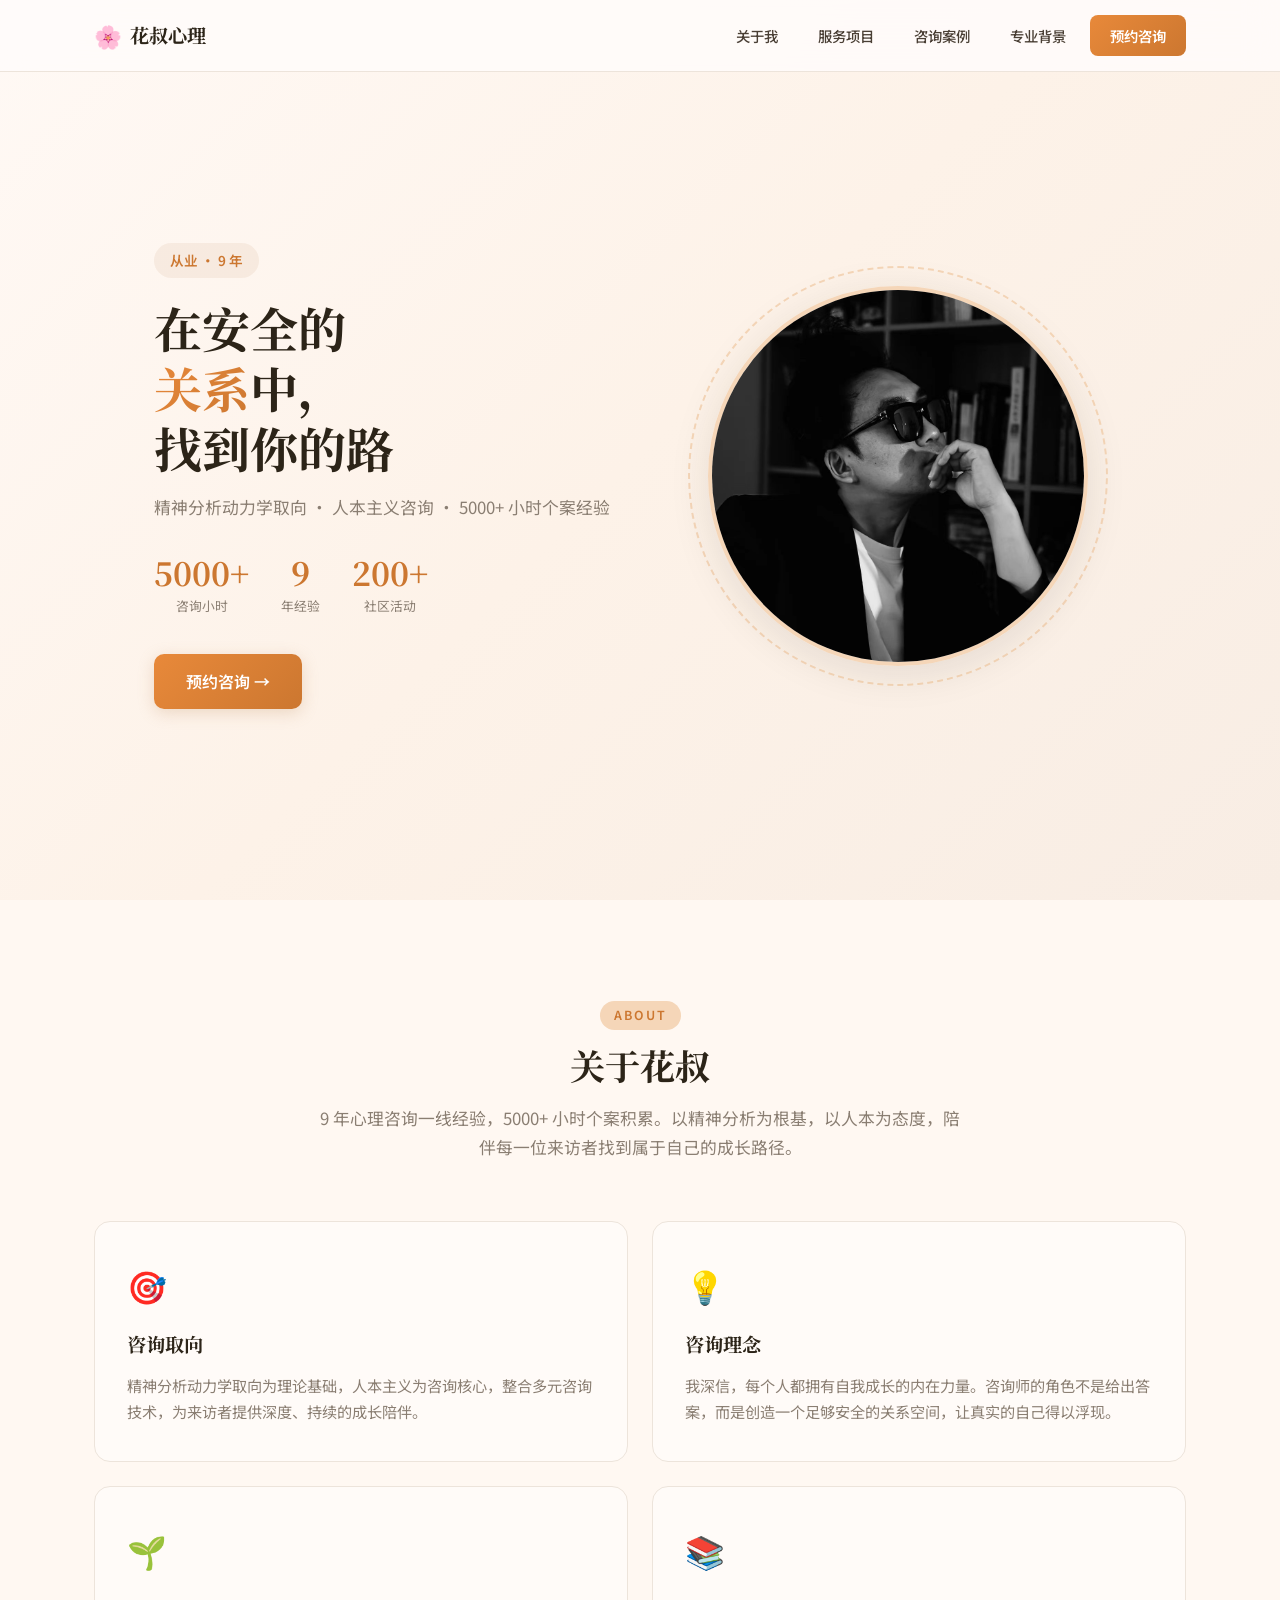
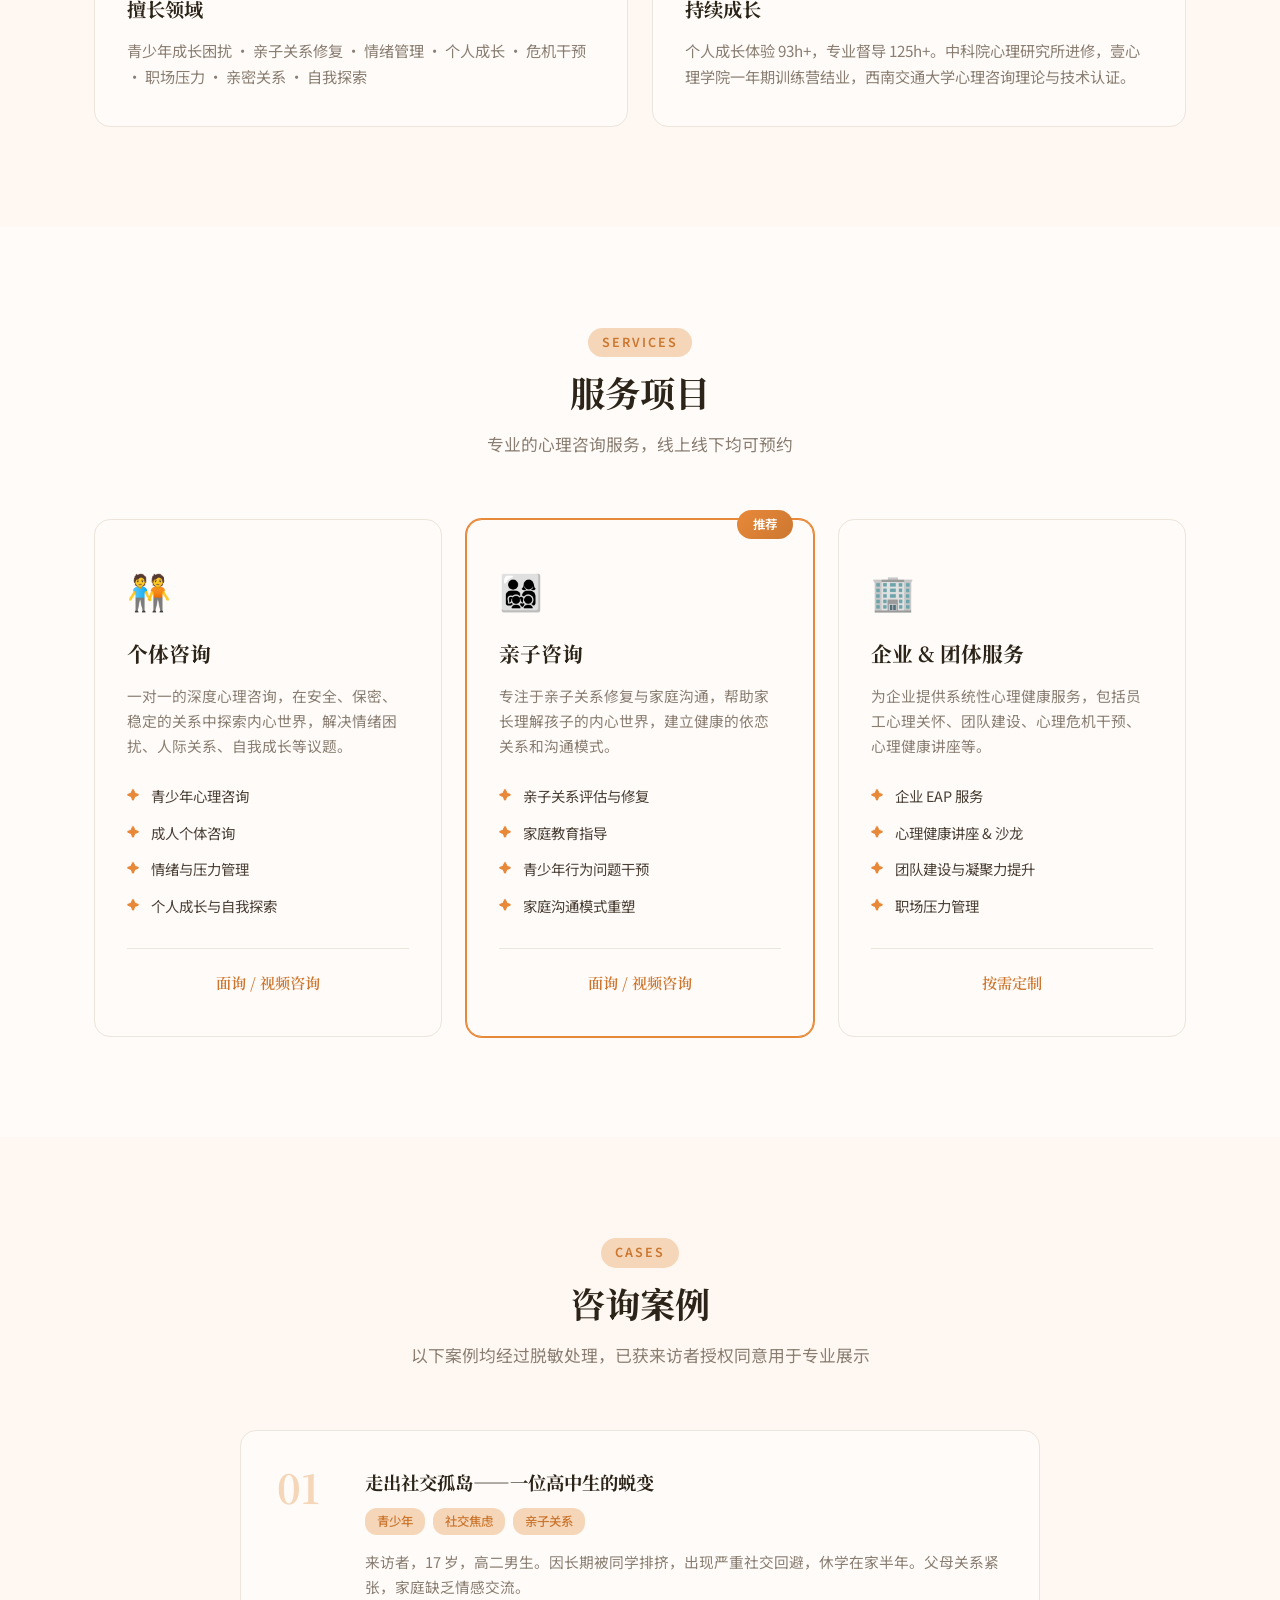
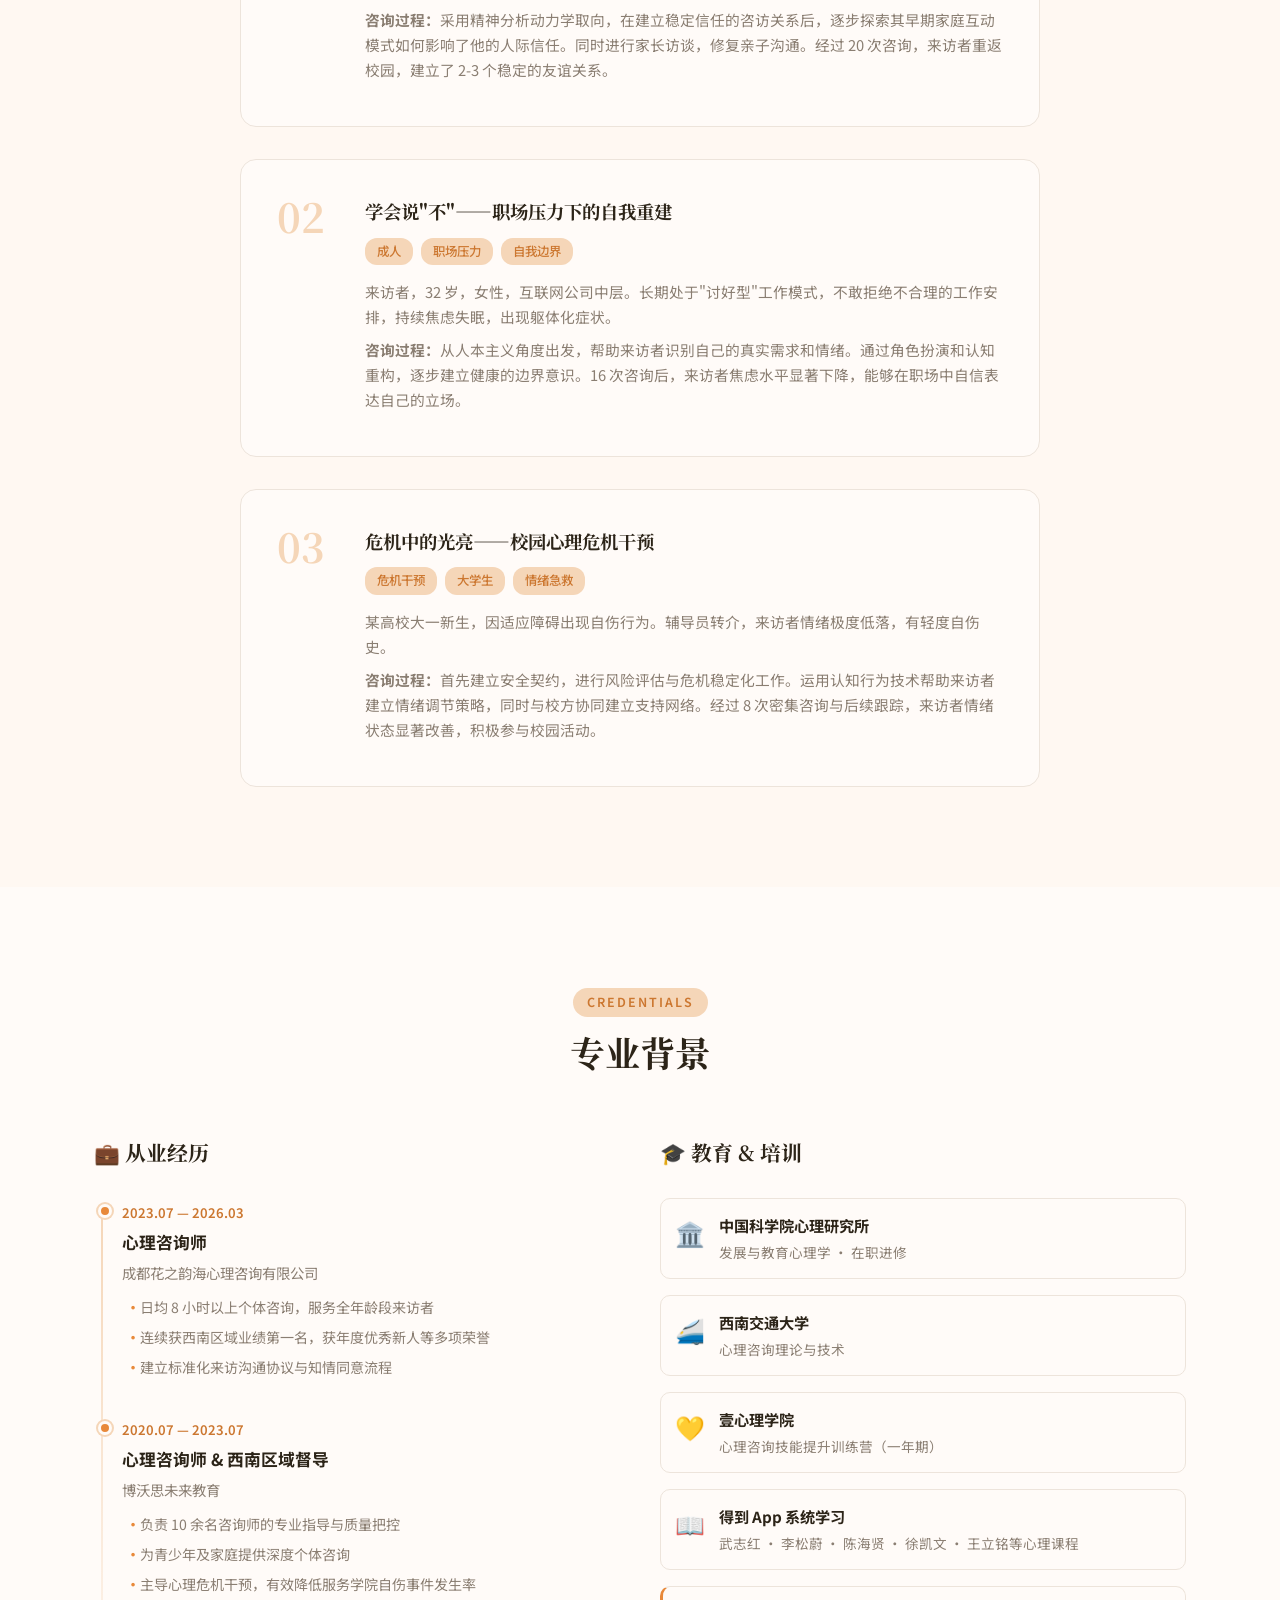
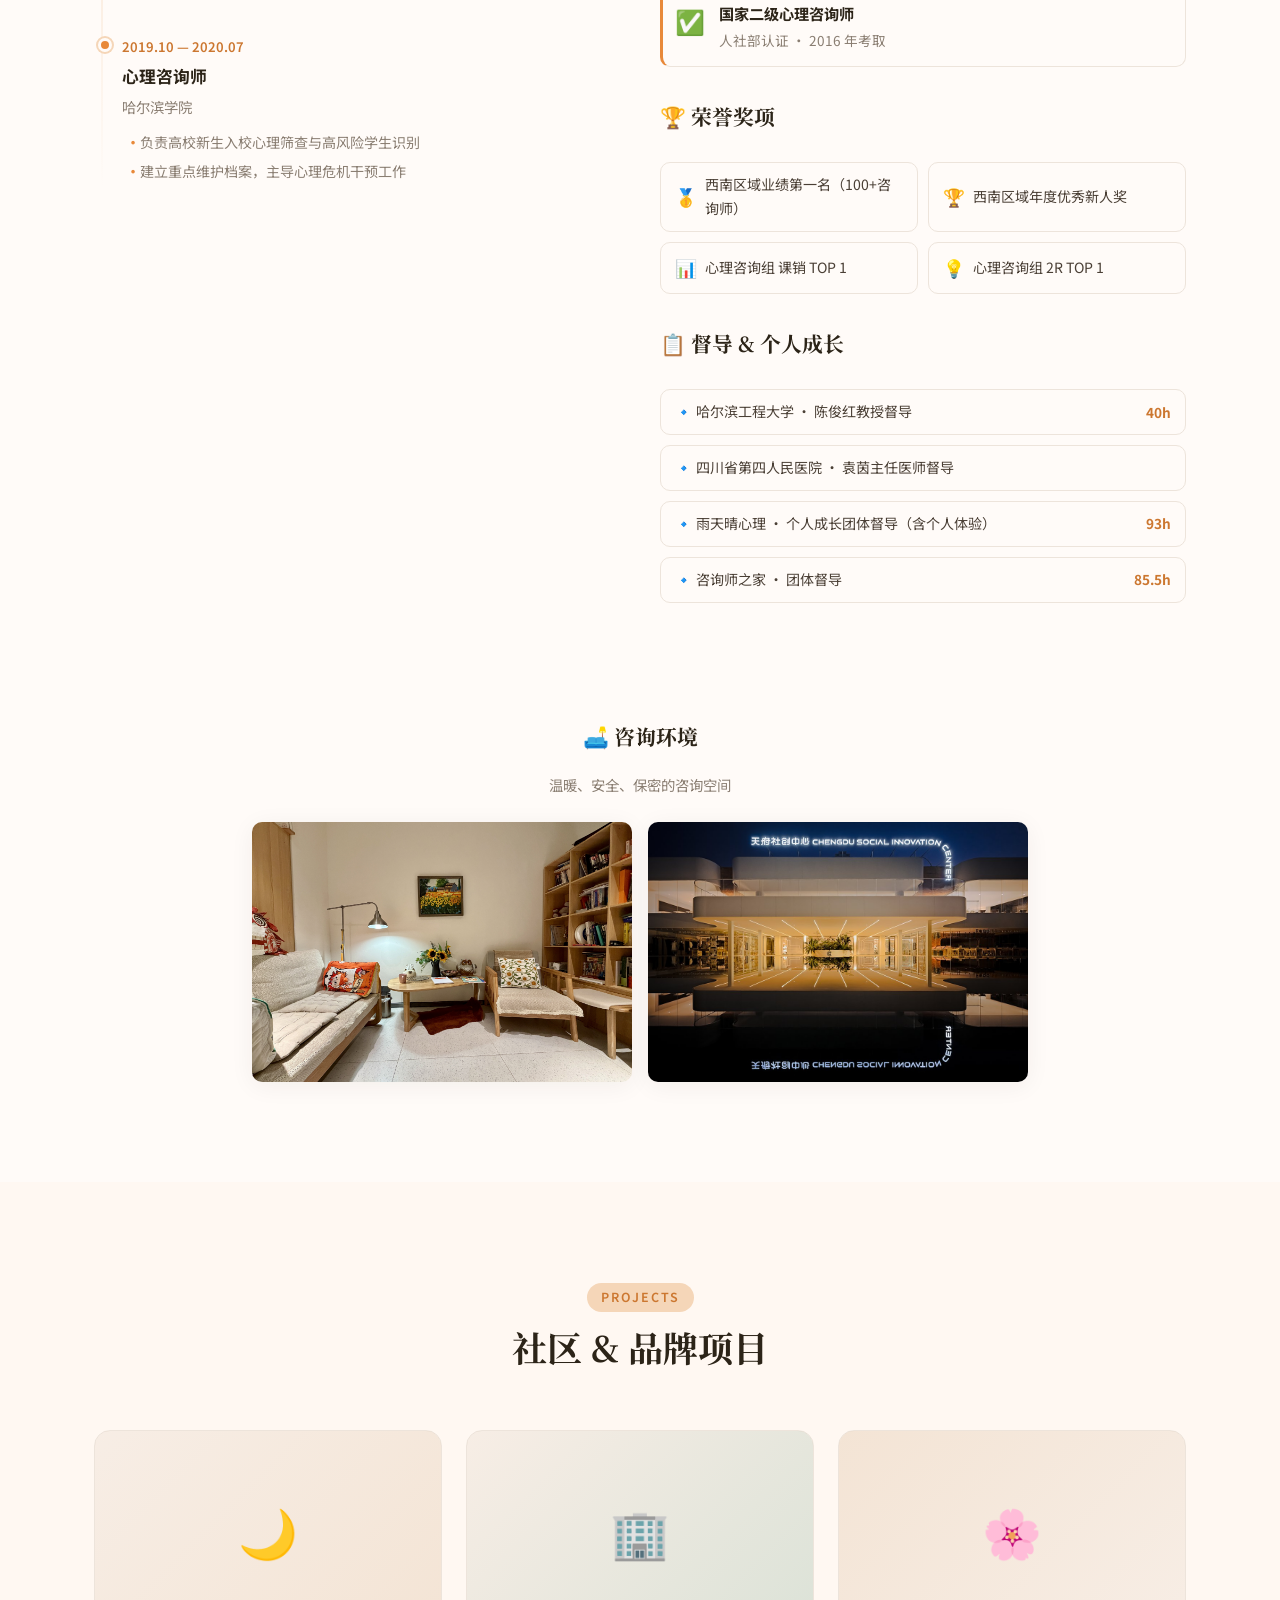
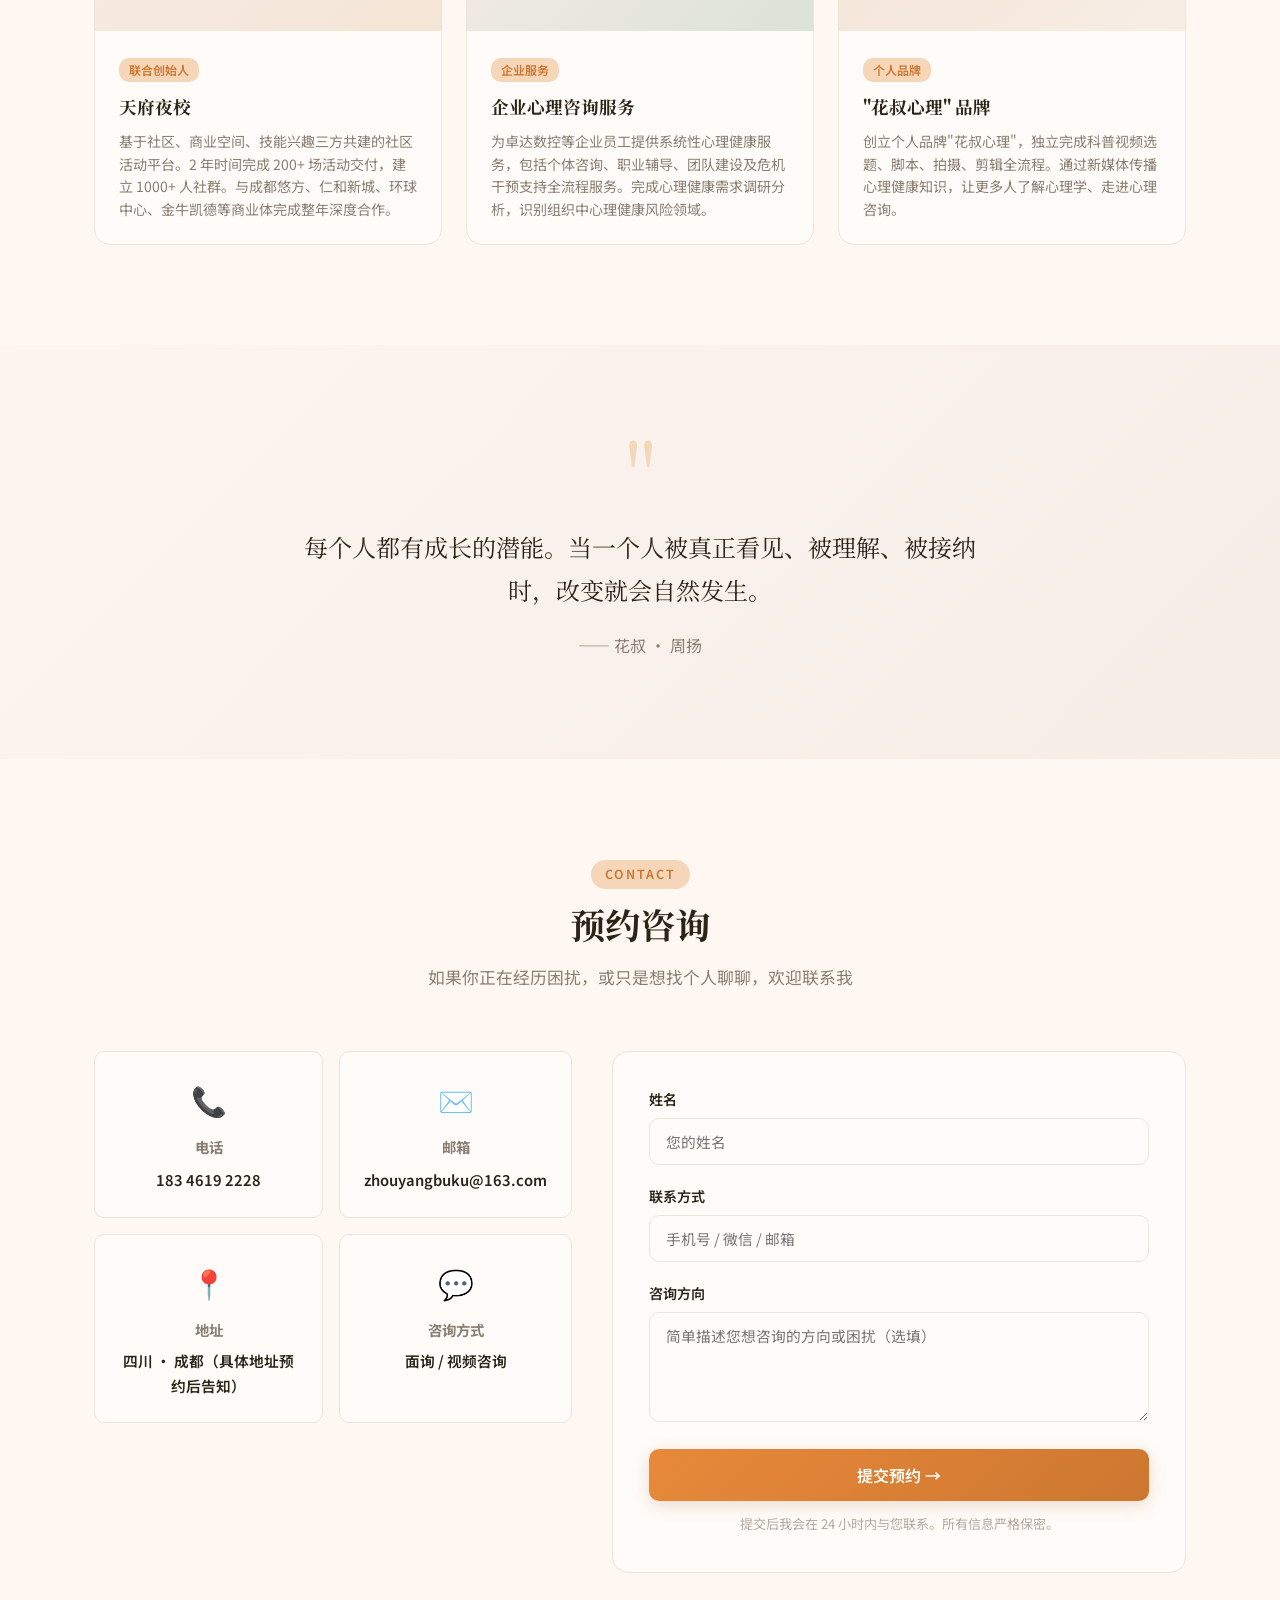
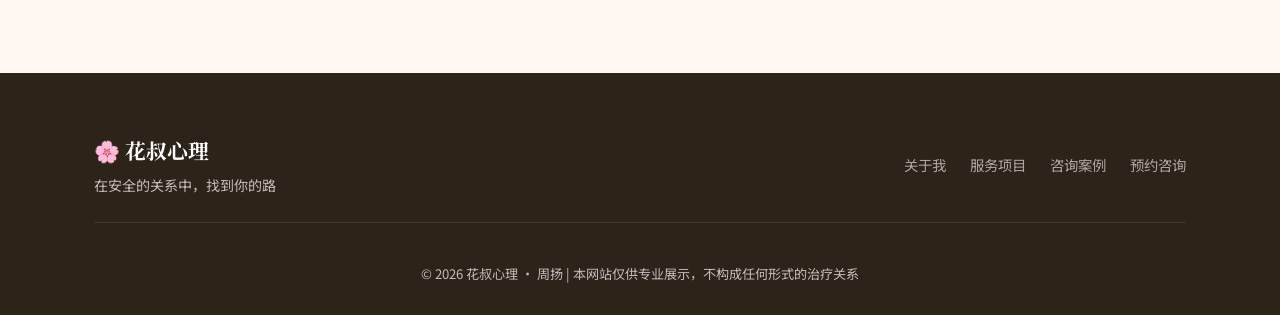
==== index.html @ e440caa4 "删除轮播，固定侧脸照" ====
<!DOCTYPE html>
<html lang="zh-CN">
<head>
    <meta charset="UTF-8">
    <meta name="viewport" content="width=device-width, initial-scale=1.0">
    <title>花叔心理 · 周扬 | 心理咨询</title>
    <meta name="description" content="花叔心理 · 周扬——9年心理咨询经验，精神分析动力学取向，人本主义咨询风格。专注青少年成长、亲子关系、危机干预。">
    <link rel="stylesheet" href="assets/style.css">
    <link rel="preconnect" href="https://fonts.googleapis.com">
    <link rel="preconnect" href="https://fonts.gstatic.com" crossorigin>
    <link href="https://fonts.googleapis.com/css2?family=Noto+Sans+SC:wght@300;400;500;700;900&family=Noto+Serif+SC:wght@400;600;700&display=swap" rel="stylesheet">
</head>
<body>
    <!-- Navigation -->
    <nav class="navbar" id="navbar">
        <div class="container nav-container">
            <a href="#" class="nav-logo">
                <span class="nav-logo-icon">🌸</span>
                <span class="nav-logo-text">花叔心理</span>
            </a>
            <button class="nav-toggle" id="navToggle" aria-label="菜单">
                <span></span><span></span><span></span>
            </button>
            <ul class="nav-menu" id="navMenu">
                <li><a href="#about" class="nav-link">关于我</a></li>
                <li><a href="#services" class="nav-link">服务项目</a></li>
                <li><a href="#cases" class="nav-link">咨询案例</a></li>
                <li><a href="#experience" class="nav-link">专业背景</a></li>
                <li><a href="#contact" class="nav-link nav-cta">预约咨询</a></li>
            </ul>
        </div>
    </nav>

    <!-- Hero -->
    <section class="hero" id="home">
        <div class="hero-bg"></div>
        <div class="container hero-container">
            <div class="hero-content">
                <div class="hero-badge">从业 · 9 年</div>
                <h1 class="hero-title">
                    在安全的<br>
                    <span class="highlight-text">关系</span>中，<br>
                    找到你的路
                </h1>
                <p class="hero-subtitle">
                    精神分析动力学取向 · 人本主义咨询 · 5000+ 小时个案经验
                </p>
                <div class="hero-stats">
                    <div class="hero-stat">
                        <span class="hero-stat-num">5000+</span>
                        <span class="hero-stat-label">咨询小时</span>
                    </div>
                    <div class="hero-stat">
                        <span class="hero-stat-num">9</span>
                        <span class="hero-stat-label">年经验</span>
                    </div>
                    <div class="hero-stat">
                        <span class="hero-stat-num">200+</span>
                        <span class="hero-stat-label">社区活动</span>
                    </div>
                </div>
                <a href="#contact" class="btn btn-primary">预约咨询 →</a>
            </div>
            <div class="hero-image">
                <img src="images/side.jpg" alt="周扬 · 花叔心理" class="hero-photo">
                <div class="hero-image-decoration"></div>
            </div>
        </div>
    </section>

    <!-- About -->
    <section class="section about" id="about">
        <div class="container">
            <div class="section-header">
                <span class="section-tag">About</span>
                <h2 class="section-title">关于花叔</h2>
                <p class="section-desc">9 年心理咨询一线经验，5000+ 小时个案积累。以精神分析为根基，以人本为态度，陪伴每一位来访者找到属于自己的成长路径。</p>
            </div>
            <div class="about-grid">
                <div class="about-card">
                    <div class="about-card-icon">🎯</div>
                    <h3>咨询取向</h3>
                    <p>精神分析动力学取向为理论基础，人本主义为咨询核心，整合多元咨询技术，为来访者提供深度、持续的成长陪伴。</p>
                </div>
                <div class="about-card">
                    <div class="about-card-icon">💡</div>
                    <h3>咨询理念</h3>
                    <p>我深信，每个人都拥有自我成长的内在力量。咨询师的角色不是给出答案，而是创造一个足够安全的关系空间，让真实的自己得以浮现。</p>
                </div>
                <div class="about-card">
                    <div class="about-card-icon">🌱</div>
                    <h3>擅长领域</h3>
                    <p>青少年成长困扰 · 亲子关系修复 · 情绪管理 · 个人成长 · 危机干预 · 职场压力 · 亲密关系 · 自我探索</p>
                </div>
                <div class="about-card">
                    <div class="about-card-icon">📚</div>
                    <h3>持续成长</h3>
                    <p>个人成长体验 93h+，专业督导 125h+。中科院心理研究所进修，壹心理学院一年期训练营结业，西南交通大学心理咨询理论与技术认证。</p>
                </div>
            </div>
        </div>
    </section>

    <!-- Services -->
    <section class="section services" id="services">
        <div class="container">
            <div class="section-header">
                <span class="section-tag">Services</span>
                <h2 class="section-title">服务项目</h2>
                <p class="section-desc">专业的心理咨询服务，线上线下均可预约</p>
            </div>
            <div class="services-grid">
                <div class="service-card">
                    <div class="service-card-header">
                        <div class="service-icon">🧑‍🤝‍🧑</div>
                        <h3>个体咨询</h3>
                    </div>
                    <p class="service-desc">一对一的深度心理咨询，在安全、保密、稳定的关系中探索内心世界，解决情绪困扰、人际关系、自我成长等议题。</p>
                    <ul class="service-features">
                        <li>青少年心理咨询</li>
                        <li>成人个体咨询</li>
                        <li>情绪与压力管理</li>
                        <li>个人成长与自我探索</li>
                    </ul>
                    <div class="service-price">
                        <span class="price">面询 / 视频咨询</span>
                    </div>
                </div>
                <div class="service-card featured">
                    <div class="service-badge">推荐</div>
                    <div class="service-card-header">
                        <div class="service-icon">👨‍👩‍👧‍👦</div>
                        <h3>亲子咨询</h3>
                    </div>
                    <p class="service-desc">专注于亲子关系修复与家庭沟通，帮助家长理解孩子的内心世界，建立健康的依恋关系和沟通模式。</p>
                    <ul class="service-features">
                        <li>亲子关系评估与修复</li>
                        <li>家庭教育指导</li>
                        <li>青少年行为问题干预</li>
                        <li>家庭沟通模式重塑</li>
                    </ul>
                    <div class="service-price">
                        <span class="price">面询 / 视频咨询</span>
                    </div>
                </div>
                <div class="service-card">
                    <div class="service-card-header">
                        <div class="service-icon">🏢</div>
                        <h3>企业 & 团体服务</h3>
                    </div>
                    <p class="service-desc">为企业提供系统性心理健康服务，包括员工心理关怀、团队建设、心理危机干预、心理健康讲座等。</p>
                    <ul class="service-features">
                        <li>企业 EAP 服务</li>
                        <li>心理健康讲座 & 沙龙</li>
                        <li>团队建设与凝聚力提升</li>
                        <li>职场压力管理</li>
                    </ul>
                    <div class="service-price">
                        <span class="price">按需定制</span>
                    </div>
                </div>
            </div>
        </div>
    </section>

    <!-- Cases -->
    <section class="section cases" id="cases">
        <div class="container">
            <div class="section-header">
                <span class="section-tag">Cases</span>
                <h2 class="section-title">咨询案例</h2>
                <p class="section-desc">以下案例均经过脱敏处理，已获来访者授权同意用于专业展示</p>
            </div>
            <div class="cases-list">
                <div class="case-card">
                    <div class="case-number">01</div>
                    <div class="case-content">
                        <h3>走出社交孤岛——一位高中生的蜕变</h3>
                        <div class="case-tags">
                            <span>青少年</span>
                            <span>社交焦虑</span>
                            <span>亲子关系</span>
                        </div>
                        <p>来访者，17 岁，高二男生。因长期被同学排挤，出现严重社交回避，休学在家半年。父母关系紧张，家庭缺乏情感交流。</p>
                        <p><strong>咨询过程：</strong>采用精神分析动力学取向，在建立稳定信任的咨访关系后，逐步探索其早期家庭互动模式如何影响了他的人际信任。同时进行家长访谈，修复亲子沟通。经过 20 次咨询，来访者重返校园，建立了 2-3 个稳定的友谊关系。</p>
                    </div>
                </div>
                <div class="case-card">
                    <div class="case-number">02</div>
                    <div class="case-content">
                        <h3>学会说"不"——职场压力下的自我重建</h3>
                        <div class="case-tags">
                            <span>成人</span>
                            <span>职场压力</span>
                            <span>自我边界</span>
                        </div>
                        <p>来访者，32 岁，女性，互联网公司中层。长期处于"讨好型"工作模式，不敢拒绝不合理的工作安排，持续焦虑失眠，出现躯体化症状。</p>
                        <p><strong>咨询过程：</strong>从人本主义角度出发，帮助来访者识别自己的真实需求和情绪。通过角色扮演和认知重构，逐步建立健康的边界意识。16 次咨询后，来访者焦虑水平显著下降，能够在职场中自信表达自己的立场。</p>
                    </div>
                </div>
                <div class="case-card">
                    <div class="case-number">03</div>
                    <div class="case-content">
                        <h3>危机中的光亮——校园心理危机干预</h3>
                        <div class="case-tags">
                            <span>危机干预</span>
                            <span>大学生</span>
                            <span>情绪急救</span>
                        </div>
                        <p>某高校大一新生，因适应障碍出现自伤行为。辅导员转介，来访者情绪极度低落，有轻度自伤史。</p>
                        <p><strong>咨询过程：</strong>首先建立安全契约，进行风险评估与危机稳定化工作。运用认知行为技术帮助来访者建立情绪调节策略，同时与校方协同建立支持网络。经过 8 次密集咨询与后续跟踪，来访者情绪状态显著改善，积极参与校园活动。</p>
                    </div>
                </div>
            </div>
        </div>
    </section>

    <!-- Experience & Credentials -->
    <section class="section experience" id="experience">
        <div class="container">
            <div class="section-header">
                <span class="section-tag">Credentials</span>
                <h2 class="section-title">专业背景</h2>
            </div>
            <div class="exp-grid">
                <div class="exp-column">
                    <h3 class="exp-column-title">💼 从业经历</h3>
                    <div class="timeline">
                        <div class="timeline-item">
                            <div class="timeline-dot"></div>
                            <div class="timeline-content">
                                <span class="timeline-date">2023.07 — 2026.03</span>
                                <h4>心理咨询师</h4>
                                <p>成都花之韵海心理咨询有限公司</p>
                                <ul>
                                    <li>日均 8 小时以上个体咨询，服务全年龄段来访者</li>
                                    <li>连续获西南区域业绩第一名，获年度优秀新人等多项荣誉</li>
                                    <li>建立标准化来访沟通协议与知情同意流程</li>
                                </ul>
                            </div>
                        </div>
                        <div class="timeline-item">
                            <div class="timeline-dot"></div>
                            <div class="timeline-content">
                                <span class="timeline-date">2020.07 — 2023.07</span>
                                <h4>心理咨询师 &amp; 西南区域督导</h4>
                                <p>博沃思未来教育</p>
                                <ul>
                                    <li>负责 10 余名咨询师的专业指导与质量把控</li>
                                    <li>为青少年及家庭提供深度个体咨询</li>
                                    <li>主导心理危机干预，有效降低服务学院自伤事件发生率</li>
                                </ul>
                            </div>
                        </div>
                        <div class="timeline-item">
                            <div class="timeline-dot"></div>
                            <div class="timeline-content">
                                <span class="timeline-date">2019.10 — 2020.07</span>
                                <h4>心理咨询师</h4>
                                <p>哈尔滨学院</p>
                                <ul>
                                    <li>负责高校新生入校心理筛查与高风险学生识别</li>
                                    <li>建立重点维护档案，主导心理危机干预工作</li>
                                </ul>
                            </div>
                        </div>
                    </div>
                </div>
                <div class="exp-column">
                    <h3 class="exp-column-title">🎓 教育 & 培训</h3>
                    <div class="cred-list">
                        <div class="cred-item">
                            <div class="cred-icon">🏛️</div>
                            <div>
                                <h4>中国科学院心理研究所</h4>
                                <p>发展与教育心理学 · 在职进修</p>
                            </div>
                        </div>
                        <div class="cred-item">
                            <div class="cred-icon">🚄</div>
                            <div>
                                <h4>西南交通大学</h4>
                                <p>心理咨询理论与技术</p>
                            </div>
                        </div>
                        <div class="cred-item">
                            <div class="cred-icon">💛</div>
                            <div>
                                <h4>壹心理学院</h4>
                                <p>心理咨询技能提升训练营（一年期）</p>
                            </div>
                        </div>
                        <div class="cred-item">
                            <div class="cred-icon">📖</div>
                            <div>
                                <h4>得到 App 系统学习</h4>
                                <p>武志红 · 李松蔚 · 陈海贤 · 徐凯文 · 王立铭等心理课程</p>
                            </div>
                        </div>
                        <div class="cred-item" style="border-left: 3px solid var(--primary); padding-left: 12px;">
                            <div class="cred-icon">✅</div>
                            <div>
                                <h4>国家二级心理咨询师</h4>
                                <p>人社部认证 · 2016 年考取</p>
                            </div>
                        </div>
                    </div>

                    <h3 class="exp-column-title" style="margin-top: 2rem;">🏆 荣誉奖项</h3>
                    <div class="awards-grid">
                        <div class="award-item">
                            <span class="award-icon">🥇</span>
                            <span>西南区域业绩第一名（100+咨询师）</span>
                        </div>
                        <div class="award-item">
                            <span class="award-icon">🏆</span>
                            <span>西南区域年度优秀新人奖</span>
                        </div>
                        <div class="award-item">
                            <span class="award-icon">📊</span>
                            <span>心理咨询组 课销 TOP 1</span>
                        </div>
                        <div class="award-item">
                            <span class="award-icon">💡</span>
                            <span>心理咨询组 2R TOP 1</span>
                        </div>
                    </div>

                    <h3 class="exp-column-title" style="margin-top: 2rem;">📋 督导 & 个人成长</h3>
                    <div class="supervision-list">
                        <div class="supervision-item">
                            <span>🔹 哈尔滨工程大学 · 陈俊红教授督导</span>
                            <span class="sup-hours">40h</span>
                        </div>
                        <div class="supervision-item">
                            <span>🔹 四川省第四人民医院 · 袁茵主任医师督导</span>
                        </div>
                        <div class="supervision-item">
                            <span>🔹 雨天晴心理 · 个人成长团体督导（含个人体验）</span>
                            <span class="sup-hours">93h</span>
                        </div>
                        <div class="supervision-item">
                            <span>🔹 咨询师之家 · 团体督导</span>
                            <span class="sup-hours">85.5h</span>
                        </div>
                    </div>
                </div>
            </div>
        </div>
    </section>

    <!-- 咨询环境 -->
    <section class="section" id="environment" style="padding-top: 0;">
        <div class="container">
            <div class="room-section" style="margin-top: 1rem;">
                <h3 style="font-family: var(--font-display); font-size: 1.3rem; text-align: center; margin-bottom: 1.2rem; color: var(--text-dark);">🛋️ 咨询环境</h3>
                <p style="text-align: center; color: var(--text-light); margin-bottom: 1.5rem; font-size: 0.9rem;">温暖、安全、保密的咨询空间</p>
                <div style="display: flex; gap: 16px; flex-wrap: wrap; justify-content: center;">
                    <div style="flex: 0 1 380px; border-radius: var(--radius-sm); overflow: hidden; box-shadow: var(--shadow);">
                        <img src="images/room1.jpg" alt="咨询室环境" style="width: 100%; height: 260px; object-fit: cover; cursor: pointer;" onclick="openModal(this.src)">
                    </div>
                    <div style="flex: 0 1 380px; border-radius: var(--radius-sm); overflow: hidden; box-shadow: var(--shadow);">
                        <img src="images/room2.jpg" alt="咨询室环境" style="width: 100%; height: 260px; object-fit: cover; cursor: pointer;" onclick="openModal(this.src)">
                    </div>
                </div>
            </div>
        </div>
    </section>

    <!-- Community Projects -->
    <section class="section community">
        <div class="container">
            <div class="section-header">
                <span class="section-tag">Projects</span>
                <h2 class="section-title">社区 & 品牌项目</h2>
            </div>
            <div class="projects-grid">
                <div class="project-card">
                    <div class="project-img project-placeholder" style="background: linear-gradient(135deg, #C4956A22, #D4A57444); display: flex; align-items: center; justify-content: center; min-height: 200px;">
                        <span style="font-size: 3rem;">🌙</span>
                    </div>
                    <div class="project-info">
                        <div class="project-tag">联合创始人</div>
                        <h3>天府夜校</h3>
                        <p>基于社区、商业空间、技能兴趣三方共建的社区活动平台。2 年时间完成 200+ 场活动交付，建立 1000+ 人社群。与成都悠方、仁和新城、环球中心、金牛凯德等商业体完成整年深度合作。</p>
                    </div>
                </div>
                <div class="project-card">
                    <div class="project-img project-placeholder" style="background: linear-gradient(135deg, #C4956A22, #7A9E7E44); display: flex; align-items: center; justify-content: center; min-height: 200px;">
                        <span style="font-size: 3rem;">🏢</span>
                    </div>
                    <div class="project-info">
                        <div class="project-tag">企业服务</div>
                        <h3>企业心理咨询服务</h3>
                        <p>为卓达数控等企业员工提供系统性心理健康服务，包括个体咨询、职业辅导、团队建设及危机干预支持全流程服务。完成心理健康需求调研分析，识别组织中心理健康风险领域。</p>
                    </div>
                </div>
                <div class="project-card">
                    <div class="project-img project-placeholder" style="background: linear-gradient(135deg, #D4A57444, #C4956A22); display: flex; align-items: center; justify-content: center; min-height: 200px;">
                        <span style="font-size: 3rem;">🌸</span>
                    </div>
                    <div class="project-info">
                        <div class="project-tag">个人品牌</div>
                        <h3>"花叔心理" 品牌</h3>
                        <p>创立个人品牌"花叔心理"，独立完成科普视频选题、脚本、拍摄、剪辑全流程。通过新媒体传播心理健康知识，让更多人了解心理学、走进心理咨询。</p>
                    </div>
                </div>
            </div>
        </div>
    </section>

    <!-- Quote -->
    <section class="section quote-section">
        <div class="container">
            <blockquote class="quote-block">
                <div class="quote-mark">"</div>
                <p class="quote-text">每个人都有成长的潜能。当一个人被真正看见、被理解、被接纳时，改变就会自然发生。</p>
                <cite class="quote-author">—— 花叔 · 周扬</cite>
            </blockquote>
        </div>
    </section>

    <!-- Contact -->
    <section class="section contact" id="contact">
        <div class="container">
            <div class="section-header">
                <span class="section-tag">Contact</span>
                <h2 class="section-title">预约咨询</h2>
                <p class="section-desc">如果你正在经历困扰，或只是想找个人聊聊，欢迎联系我</p>
            </div>
            <div class="contact-grid">
                <div class="contact-info">
                    <div class="contact-card">
                        <div class="contact-icon">📞</div>
                        <h4>电话</h4>
                        <a href="tel:18346192228">183 4619 2228</a>
                    </div>
                    <div class="contact-card">
                        <div class="contact-icon">✉️</div>
                        <h4>邮箱</h4>
                        <a href="mailto:zhouyangbuku@163.com">zhouyangbuku@163.com</a>
                    </div>
                    <div class="contact-card">
                        <div class="contact-icon">📍</div>
                        <h4>地址</h4>
                        <p>四川 · 成都（具体地址预约后告知）</p>
                    </div>
                    <div class="contact-card">
                        <div class="contact-icon">💬</div>
                        <h4>咨询方式</h4>
                        <p>面询 / 视频咨询</p>
                    </div>
                </div>
                <div class="contact-form-wrapper">
                    <form class="contact-form" id="contactForm">
                        <div class="form-group">
                            <label for="name">姓名</label>
                            <input type="text" id="name" name="name" required placeholder="您的姓名">
                        </div>
                        <div class="form-group">
                            <label for="contactWay">联系方式</label>
                            <input type="text" id="contactWay" name="contact" required placeholder="手机号 / 微信 / 邮箱">
                        </div>
                        <div class="form-group">
                            <label for="message">咨询方向</label>
                            <textarea id="message" name="message" rows="4" placeholder="简单描述您想咨询的方向或困扰（选填）"></textarea>
                        </div>
                        <button type="submit" class="btn btn-primary btn-full">提交预约 →</button>
                        <p class="form-note">提交后我会在 24 小时内与您联系。所有信息严格保密。</p>
                    </form>
                </div>
            </div>
        </div>
    </section>

    <!-- Footer -->
    <footer class="footer">
        <div class="container">
            <div class="footer-content">
                <div class="footer-brand">
                    <span class="footer-logo">🌸 花叔心理</span>
                    <p>在安全的关系中，找到你的路</p>
                </div>
                <div class="footer-links">
                    <a href="#about">关于我</a>
                    <a href="#services">服务项目</a>
                    <a href="#cases">咨询案例</a>
                    <a href="#contact">预约咨询</a>
                </div>
            </div>
            <div class="footer-bottom">
                <p>&copy; 2026 花叔心理 · 周扬 | 本网站仅供专业展示，不构成任何形式的治疗关系</p>
            </div>
        </div>
    </footer>

    <div class="modal" id="galleryModal">
        <button class="modal-close">&times;</button>
        <img class="modal-content" id="modalImg">
    </div>

    <script>
        function openModal(src) {
            const modal = document.getElementById('galleryModal');
            const modalImg = document.getElementById('modalImg');
            if (modal && modalImg) {
                modal.classList.add('active');
                modalImg.src = src;
                document.body.style.overflow = 'hidden';
            }
        }
    </script>

    <script src="assets/script.js"></script>
</body>
</html>
---- assets/style.css ----
/* ========================================
   花叔心理 · Huahu Xinli
   温暖专业风格 · 2026
   ======================================== */

:root {
    --primary: #E8893A;       /* 暖橙 */
    --primary-light: #F5D6B8;
    --primary-dark: #CC7730;
    --secondary: #E8893A;
    --secondary-light: #F5D6B8;
    --accent: #E8893A;

    --bg-white: #FFFBF8;
    --bg-warm: #FDF6F0;
    --bg-cream: #F5EDE6;
    --bg-section: #FFF8F2;

    --text-dark: #2C2418;
    --text-body: #4A3F35;
    --text-light: #8A7E72;
    --text-muted: #B5A99D;

    --border: #EDE4DB;
    --shadow: 0 4px 24px rgba(44, 36, 24, 0.06);
    --shadow-lg: 0 8px 40px rgba(44, 36, 24, 0.10);

    --font-display: 'Noto Serif SC', serif;
    --font-body: 'Noto Sans SC', -apple-system, BlinkMacSystemFont, 'Segoe UI', sans-serif;

    --radius: 16px;
    --radius-sm: 10px;
    --radius-lg: 24px;

    --nav-height: 72px;
}

/* Reset */
*, *::before, *::after { margin: 0; padding: 0; box-sizing: border-box; }

html { scroll-behavior: smooth; font-size: 16px; }

body {
    font-family: var(--font-body);
    color: var(--text-body);
    background: var(--bg-white);
    line-height: 1.7;
    -webkit-font-smoothing: antialiased;
    overflow-x: hidden;
}

img { max-width: 100%; height: auto; display: block; }
a { color: var(--primary-dark); text-decoration: none; transition: color 0.3s; }
a:hover { color: var(--primary); }

.container { max-width: 1140px; margin: 0 auto; padding: 0 24px; }

/* ========== NAV ========== */
.navbar {
    position: fixed; top: 0; left: 0; right: 0;
    height: var(--nav-height);
    background: rgba(255, 251, 250, 0.92);
    backdrop-filter: blur(16px);
    -webkit-backdrop-filter: blur(16px);
    border-bottom: 1px solid var(--border);
    z-index: 1000;
    transition: all 0.3s;
}

.nav-container {
    display: flex; align-items: center; justify-content: space-between;
    height: 100%;
}

.nav-logo {
    display: flex; align-items: center; gap: 8px;
    font-family: var(--font-display);
    font-size: 1.2rem; font-weight: 700;
    color: var(--text-dark) !important;
}

.nav-logo-icon { font-size: 1.4rem; }

.nav-menu {
    display: flex; align-items: center; gap: 8px;
    list-style: none;
}

.nav-link {
    padding: 8px 16px;
    font-size: 0.9rem; font-weight: 500;
    color: var(--text-body) !important;
    border-radius: 8px;
    transition: all 0.3s;
}

.nav-link:hover { background: var(--bg-warm); color: var(--primary-dark) !important; }

.nav-cta {
    background: linear-gradient(135deg, var(--primary), var(--primary-dark));
    color: #fff !important;
    padding: 10px 20px;
    border-radius: 8px;
    font-weight: 600;
}
.nav-cta:hover { background: var(--primary-dark); color: #fff !important; transform: translateY(-1px); }

.nav-toggle {
    display: none; flex-direction: column; gap: 5px;
    background: none; border: none; cursor: pointer;
    padding: 8px;
}
.nav-toggle span {
    display: block; width: 24px; height: 2px;
    background: var(--text-dark);
    border-radius: 2px;
    transition: all 0.3s;
}

/* ========== HERO ========== */
.hero {
    min-height: 100vh;
    padding: var(--nav-height) 0 0;
    display: flex; align-items: center;
    position: relative;
    overflow: hidden;
}

.hero-bg {
    position: absolute; inset: 0;
    background: linear-gradient(135deg, #FFF9F5 0%, #FDF2E8 50%, #F8EDE4 100%);
    z-index: 0;
}

.hero-container {
    position: relative; z-index: 1;
    display: grid; grid-template-columns: 1fr 1fr;
    gap: 60px; align-items: center;
    padding-top: 40px; padding-bottom: 60px;
}

.hero-badge {
    display: inline-block;
    padding: 6px 16px;
    background: rgba(196, 149, 106, 0.12);
    color: var(--primary-dark);
    border-radius: 20px;
    font-size: 0.85rem; font-weight: 600;
    margin-bottom: 20px;
}

.hero-title {
    font-family: var(--font-display);
    font-size: 3rem; font-weight: 700;
    line-height: 1.25;
    color: var(--text-dark);
    margin-bottom: 16px;
}

.highlight-text {
    background: linear-gradient(135deg, var(--primary), var(--primary-dark));
    -webkit-background-clip: text;
    -webkit-text-fill-color: transparent;
    background-clip: text;
}

.hero-subtitle {
    font-size: 1.05rem;
    color: var(--text-light);
    margin-bottom: 32px;
    line-height: 1.6;
}

.hero-stats {
    display: flex; gap: 32px;
    margin-bottom: 36px;
}

.hero-stat { text-align: center; }

.hero-stat-num {
    display: block;
    font-family: var(--font-display);
    font-size: 2rem; font-weight: 700;
    color: var(--primary-dark);
    line-height: 1.2;
}

.hero-stat-label {
    font-size: 0.8rem;
    color: var(--text-light);
}

.hero-image {
    position: relative;
    display: flex; justify-content: center;
}

.hero-photo {
    width: 380px; height: 380px;
    border-radius: 50%;
    object-fit: cover;
    border: 4px solid var(--primary-light);
    box-shadow: var(--shadow-lg);
    position: relative; z-index: 1;
}

.hero-image-decoration {
    position: absolute;
    width: 420px; height: 420px;
    border-radius: 50%;
    border: 2px dashed var(--primary-light);
    top: 50%; left: 50%;
    transform: translate(-50%, -50%);
    animation: spin 30s linear infinite;
}

@keyframes spin {
    to { transform: translate(-50%, -50%) rotate(360deg); }
}

/* Buttons */
.btn {
    display: inline-flex; align-items: center; gap: 8px;
    padding: 14px 32px;
    font-family: var(--font-body);
    font-size: 1rem; font-weight: 600;
    border-radius: 10px;
    border: none; cursor: pointer;
    transition: all 0.3s;
}

.btn-primary {
    background: linear-gradient(135deg, var(--primary), var(--primary-dark));
    color: #fff;
    box-shadow: 0 4px 16px rgba(196, 149, 106, 0.3);
}

.btn-primary:hover {
    transform: translateY(-2px);
    box-shadow: 0 8px 24px rgba(196, 149, 106, 0.4);
}

.btn-full { width: 100%; justify-content: center; }

/* ========== SECTIONS ========== */
.section {
    padding: 100px 0;
}

.section-header {
    text-align: center;
    max-width: 640px;
    margin: 0 auto 60px;
}

.section-tag {
    display: inline-block;
    padding: 4px 14px;
    background: var(--primary-light);
    color: var(--primary-dark);
    border-radius: 20px;
    font-size: 0.78rem; font-weight: 600;
    letter-spacing: 2px;
    text-transform: uppercase;
    margin-bottom: 12px;
}

.section-title {
    font-family: var(--font-display);
    font-size: 2.2rem;
    color: var(--text-dark);
    margin-bottom: 16px;
    line-height: 1.3;
}

.section-desc {
    font-size: 1.05rem;
    color: var(--text-light);
    line-height: 1.7;
}

/* ========== ABOUT ========== */
.about { background: var(--bg-section); }

.about-grid {
    display: grid; grid-template-columns: repeat(2, 1fr);
    gap: 24px;
}

.about-card {
    background: var(--bg-white);
    padding: 36px 32px;
    border-radius: var(--radius);
    border: 1px solid var(--border);
    transition: all 0.3s;
}

.about-card:hover {
    transform: translateY(-4px);
    box-shadow: var(--shadow-lg);
}

.about-card-icon {
    font-size: 2rem;
    margin-bottom: 16px;
}

.about-card h3 {
    font-family: var(--font-display);
    font-size: 1.2rem;
    color: var(--text-dark);
    margin-bottom: 12px;
}

.about-card p {
    font-size: 0.95rem;
    color: var(--text-light);
    line-height: 1.7;
}

/* ========== SERVICES ========== */
.services-grid {
    display: grid; grid-template-columns: repeat(3, 1fr);
    gap: 24px;
}

.service-card {
    background: var(--bg-white);
    border: 1px solid var(--border);
    border-radius: var(--radius);
    padding: 40px 32px;
    transition: all 0.3s;
    position: relative;
}

.service-card:hover {
    transform: translateY(-4px);
    box-shadow: var(--shadow-lg);
}

.service-card.featured {
    border-color: var(--primary);
    box-shadow: 0 0 0 1px var(--primary);
}

.service-badge {
    position: absolute; top: -10px; right: 20px;
    background: linear-gradient(135deg, var(--primary), var(--primary-dark));
    color: #fff;
    padding: 4px 16px;
    border-radius: 20px;
    font-size: 0.78rem; font-weight: 600;
}

.service-icon { font-size: 2.2rem; margin-bottom: 16px; }

.service-card h3 {
    font-family: var(--font-display);
    font-size: 1.3rem;
    color: var(--text-dark);
    margin-bottom: 12px;
}

.service-desc {
    font-size: 0.92rem;
    color: var(--text-light);
    margin-bottom: 20px;
    line-height: 1.7;
}

.service-features {
    list-style: none;
    margin-bottom: 24px;
}

.service-features li {
    padding: 6px 0 6px 24px;
    font-size: 0.9rem;
    color: var(--text-body);
    position: relative;
}

.service-features li::before {
    content: "✦";
    position: absolute; left: 0;
    color: var(--primary);
    font-size: 0.8rem;
}

.service-price {
    text-align: center;
    padding-top: 20px;
    border-top: 1px solid var(--border);
}

.price {
    font-family: var(--font-display);
    font-size: 0.95rem;
    color: var(--primary-dark);
    font-weight: 600;
}

/* ========== CASES ========== */
.cases { background: var(--bg-section); }

.cases-list {
    max-width: 800px;
    margin: 0 auto;
    display: flex; flex-direction: column; gap: 32px;
}

.case-card {
    display: flex; gap: 28px;
    background: var(--bg-white);
    border-radius: var(--radius);
    padding: 36px;
    border: 1px solid var(--border);
    transition: all 0.3s;
}

.case-card:hover { box-shadow: var(--shadow); transform: translateY(-2px); }

.case-number {
    font-family: var(--font-display);
    font-size: 2.5rem; font-weight: 700;
    color: var(--primary-light);
    line-height: 1;
    min-width: 60px;
}

.case-content h3 {
    font-family: var(--font-display);
    font-size: 1.15rem;
    color: var(--text-dark);
    margin-bottom: 10px;
}

.case-tags {
    display: flex; flex-wrap: wrap; gap: 8px;
    margin-bottom: 14px;
}

.case-tags span {
    padding: 3px 12px;
    background: var(--primary-light);
    color: var(--primary-dark);
    border-radius: 12px;
    font-size: 0.78rem; font-weight: 500;
}

.case-content p {
    font-size: 0.92rem;
    color: var(--text-light);
    line-height: 1.7;
    margin-bottom: 8px;
}

/* ========== EXPERIENCE ========== */
.exp-grid {
    display: grid; grid-template-columns: 1fr 1fr;
    gap: 40px;
}

.exp-column-title {
    font-family: var(--font-display);
    font-size: 1.3rem;
    color: var(--text-dark);
    margin-bottom: 28px;
}

/* Timeline */
.timeline { position: relative; padding-left: 28px; }

.timeline::before {
    content: '';
    position: absolute; left: 7px; top: 8px; bottom: 0;
    width: 2px;
    background: linear-gradient(to bottom, var(--primary-light), transparent);
}

.timeline-item { position: relative; margin-bottom: 32px; }

.timeline-dot {
    position: absolute; left: -24px; top: 6px;
    width: 14px; height: 14px;
    background: var(--primary);
    border-radius: 50%;
    border: 3px solid var(--bg-white);
    box-shadow: 0 0 0 2px var(--primary-light);
}

.timeline-content h4 {
    font-size: 1.05rem;
    color: var(--text-dark);
    margin-bottom: 4px;
}

.timeline-date {
    display: inline-block;
    font-size: 0.82rem;
    color: var(--primary-dark);
    font-weight: 600;
    margin-bottom: 4px;
}

.timeline-content > p {
    font-size: 0.9rem;
    color: var(--text-light);
    margin-bottom: 8px;
}

.timeline-content ul {
    list-style: none;
}

.timeline-content li {
    padding: 3px 0 3px 18px;
    font-size: 0.88rem;
    color: var(--text-light);
    position: relative;
}

.timeline-content li::before {
    content: "·";
    position: absolute; left: 4px;
    color: var(--primary);
    font-weight: 700;
}

/* Credentials */
.cred-list { display: flex; flex-direction: column; gap: 16px; }

.cred-item {
    display: flex; gap: 14px; align-items: flex-start;
    padding: 14px;
    background: var(--bg-white);
    border-radius: var(--radius-sm);
    border: 1px solid var(--border);
}

.cred-icon { font-size: 1.5rem; }

.cred-item h4 {
    font-size: 0.95rem;
    color: var(--text-dark);
    margin-bottom: 2px;
}

.cred-item p {
    font-size: 0.85rem;
    color: var(--text-light);
}

/* Awards */
.awards-grid {
    display: grid; grid-template-columns: 1fr 1fr;
    gap: 10px;
}

.award-item {
    display: flex; align-items: center; gap: 8px;
    padding: 10px 14px;
    background: var(--bg-white);
    border-radius: var(--radius-sm);
    border: 1px solid var(--border);
    font-size: 0.88rem;
    color: var(--text-body);
}

.award-icon { font-size: 1.1rem; }

/* Supervision */
.supervision-list {
    display: flex; flex-direction: column; gap: 10px;
}

.supervision-item {
    display: flex; justify-content: space-between; align-items: center;
    padding: 10px 14px;
    background: var(--bg-white);
    border-radius: var(--radius-sm);
    border: 1px solid var(--border);
    font-size: 0.88rem;
    color: var(--text-body);
}

.sup-hours {
    font-weight: 700;
    color: var(--primary-dark);
    font-size: 0.85rem;
}

/* ========== COMMUNITY PROJECTS ========== */
.community { background: var(--bg-section); }

.projects-grid {
    display: grid; grid-template-columns: repeat(3, 1fr);
    gap: 24px;
}

.project-card {
    background: var(--bg-white);
    border-radius: var(--radius);
    overflow: hidden;
    border: 1px solid var(--border);
    transition: all 0.3s;
}

.project-card:hover { transform: translateY(-4px); box-shadow: var(--shadow-lg); }

.project-img {
    height: 200px; overflow: hidden;
}

.project-img img {
    width: 100%; height: 100%;
    object-fit: cover;
    transition: transform 0.5s;
}

.project-card:hover .project-img img { transform: scale(1.05); }

.project-info { padding: 24px; }

.project-tag {
    display: inline-block;
    padding: 2px 10px;
    background: var(--primary-light);
    color: var(--primary-dark);
    border-radius: 10px;
    font-size: 0.75rem; font-weight: 600;
    margin-bottom: 10px;
}

.project-info h3 {
    font-family: var(--font-display);
    font-size: 1.1rem;
    color: var(--text-dark);
    margin-bottom: 8px;
}

.project-info p {
    font-size: 0.88rem;
    color: var(--text-light);
    line-height: 1.6;
}

/* ========== QUOTE ========== */
.quote-section {
    background: linear-gradient(135deg, var(--bg-warm), var(--bg-cream));
    text-align: center;
}

.quote-block { max-width: 700px; margin: 0 auto; }

.quote-mark {
    font-family: var(--font-display);
    font-size: 5rem;
    line-height: 0.8;
    color: var(--primary-light);
    margin-bottom: 16px;
}

.quote-text {
    font-family: var(--font-display);
    font-size: 1.5rem;
    font-weight: 400;
    color: var(--text-dark);
    line-height: 1.8;
    margin-bottom: 20px;
}

.quote-author {
    font-style: normal;
    font-size: 1rem;
    color: var(--text-light);
}

/* ========== GALLERY ========== */
.gallery-grid {
    display: grid; grid-template-columns: repeat(4, 1fr);
    gap: 16px;
}

.gallery-item {
    border-radius: var(--radius-sm);
    overflow: hidden;
    cursor: pointer;
    aspect-ratio: 1;
}

.gallery-item img {
    width: 100%; height: 100%;
    object-fit: cover;
    transition: transform 0.5s;
}

.gallery-item:hover img { transform: scale(1.08); }

/* ========== CONTACT ========== */
.contact { background: var(--bg-section); }

.contact-grid {
    display: grid; grid-template-columns: 1fr 1.2fr;
    gap: 40px;
}

.contact-info {
    display: grid; grid-template-columns: 1fr 1fr;
    gap: 16px;
    align-content: start;
}

.contact-card {
    background: var(--bg-white);
    padding: 24px;
    border-radius: var(--radius-sm);
    border: 1px solid var(--border);
    text-align: center;
    transition: all 0.3s;
}

.contact-card:hover { box-shadow: var(--shadow); }

.contact-icon { font-size: 1.8rem; margin-bottom: 10px; }

.contact-card h4 {
    font-size: 0.9rem;
    color: var(--text-light);
    margin-bottom: 6px;
}

.contact-card a, .contact-card p {
    font-size: 0.92rem;
    font-weight: 600;
    color: var(--text-dark);
}

/* Form */
.contact-form-wrapper {
    background: var(--bg-white);
    padding: 36px;
    border-radius: var(--radius);
    border: 1px solid var(--border);
}

.form-group { margin-bottom: 20px; }

.form-group label {
    display: block;
    font-size: 0.88rem; font-weight: 600;
    color: var(--text-dark);
    margin-bottom: 6px;
}

.form-group input,
.form-group textarea {
    width: 100%;
    padding: 12px 16px;
    font-family: var(--font-body);
    font-size: 0.92rem;
    color: var(--text-dark);
    background: var(--bg-white);
    border: 1px solid var(--border);
    border-radius: var(--radius-sm);
    transition: all 0.3s;
    outline: none;
}

.form-group input:focus,
.form-group textarea:focus {
    border-color: var(--primary);
    box-shadow: 0 0 0 3px rgba(196, 149, 106, 0.1);
}

.form-note {
    text-align: center;
    font-size: 0.82rem;
    color: var(--text-muted);
    margin-top: 12px;
}

/* ========== FOOTER ========== */
.footer {
    background: var(--text-dark);
    color: rgba(255,255,255,0.7);
    padding: 60px 0 30px;
}

.footer-content {
    display: flex; justify-content: space-between; align-items: center;
    margin-bottom: 40px;
    padding-bottom: 24px;
    border-bottom: 1px solid rgba(255,255,255,0.1);
}

.footer-logo {
    font-family: var(--font-display);
    font-size: 1.3rem; font-weight: 700;
    color: #fff;
}

.footer-brand p {
    font-size: 0.88rem;
    margin-top: 6px;
}

.footer-links {
    display: flex; gap: 24px;
}

.footer-links a {
    color: rgba(255,255,255,0.6) !important;
    font-size: 0.9rem;
    transition: color 0.3s;
}

.footer-links a:hover { color: #fff !important; }

.footer-bottom {
    text-align: center;
    font-size: 0.82rem;
}

/* ========== MODAL ========== */
.modal {
    display: none;
    position: fixed; inset: 0;
    background: rgba(0,0,0,0.85);
    z-index: 2000;
    justify-content: center; align-items: center;
    cursor: pointer;
    padding: 40px;
}

.modal.active { display: flex; }

.modal-content {
    max-width: 90vw;
    max-height: 85vh;
    border-radius: var(--radius-sm);
    object-fit: contain;
}

.modal-close {
    position: absolute; top: 20px; right: 30px;
    font-size: 2.5rem;
    color: #fff;
    background: none;
    border: none;
    cursor: pointer;
    opacity: 0.7;
    transition: opacity 0.3s;
}

.modal-close:hover { opacity: 1; }

/* ========== RESPONSIVE ========== */
@media (max-width: 1024px) {
    .hero-container { grid-template-columns: 1fr; text-align: center; gap: 40px; }
    .hero-stats { justify-content: center; }
    .hero-photo { width: 280px; height: 280px; }
    .hero-image-decoration { width: 320px; height: 320px; }
    .hero-title { font-size: 2.4rem; }
    
    .services-grid { grid-template-columns: 1fr; }
    .projects-grid { grid-template-columns: 1fr; }
    .exp-grid { grid-template-columns: 1fr; }
}

@media (max-width: 768px) {
    .nav-menu {
        display: none;
        position: fixed; top: var(--nav-height); left: 0; right: 0;
        background: rgba(255, 251, 250, 0.98);
        backdrop-filter: blur(16px);
        flex-direction: column;
        padding: 20px;
        border-bottom: 1px solid var(--border);
    }
    
    .nav-menu.active { display: flex; }
    .nav-toggle { display: flex; }
    
    .hero { min-height: auto; padding-top: 100px; padding-bottom: 60px; }
    .hero-container { gap: 30px; }
    .hero-title { font-size: 1.7rem; line-height: 1.3; }
    .hero-subtitle { font-size: 0.92rem; }
    .hero-stats { gap: 16px; }
    .hero-stat-num { font-size: 1.3rem; }
    .hero-badge { font-size: 0.78rem; padding: 4px 14px; }
    
    .hero-photo { width: 260px; height: 260px; }
    
    .hero-image-decoration { width: 300px; height: 300px; }
    
    .btn { padding: 12px 24px; font-size: 0.9rem; }
    
    .section { padding: 50px 0; }
    .section-title { font-size: 1.4rem; }
    .section-desc { font-size: 0.88rem; }
    
    .about-grid { grid-template-columns: 1fr; }
    .contact-grid { grid-template-columns: 1fr; }
    .contact-info { grid-template-columns: 1fr 1fr; }
    .awards-grid { grid-template-columns: 1fr; }
    
    .case-card { flex-direction: column; gap: 8px; }
    .case-number { font-size: 1.6rem; }
    
    .cert-section img.cert-image { height: 180px !important; }
    
    .modal { padding: 20px; }
    .modal-content { max-width: 95vw; max-height: 80vh; }
    .modal-close { top: 10px; right: 16px; font-size: 2rem; }
    
    .footer-content { flex-direction: column; gap: 20px; text-align: center; }
    .footer { padding: 40px 0 20px; }
}

@media (max-width: 480px) {
    .container { padding: 0 16px; }
    .hero-title { font-size: 1.4rem; }
    .hero-photo { width: 220px; height: 220px; }
    .hero-image-decoration { width: 260px; height: 260px; }
    .hero-stat { min-width: 60px; }
    
    .contact-info { grid-template-columns: 1fr; }
    .contact-form-wrapper { padding: 20px; }
    
    .cert-section img.cert-image { height: 150px !important; }
    
    .project-card { flex-direction: column; }
    
    .cred-item h4 { font-size: 0.85rem; }
    .cred-item p { font-size: 0.78rem; }
}
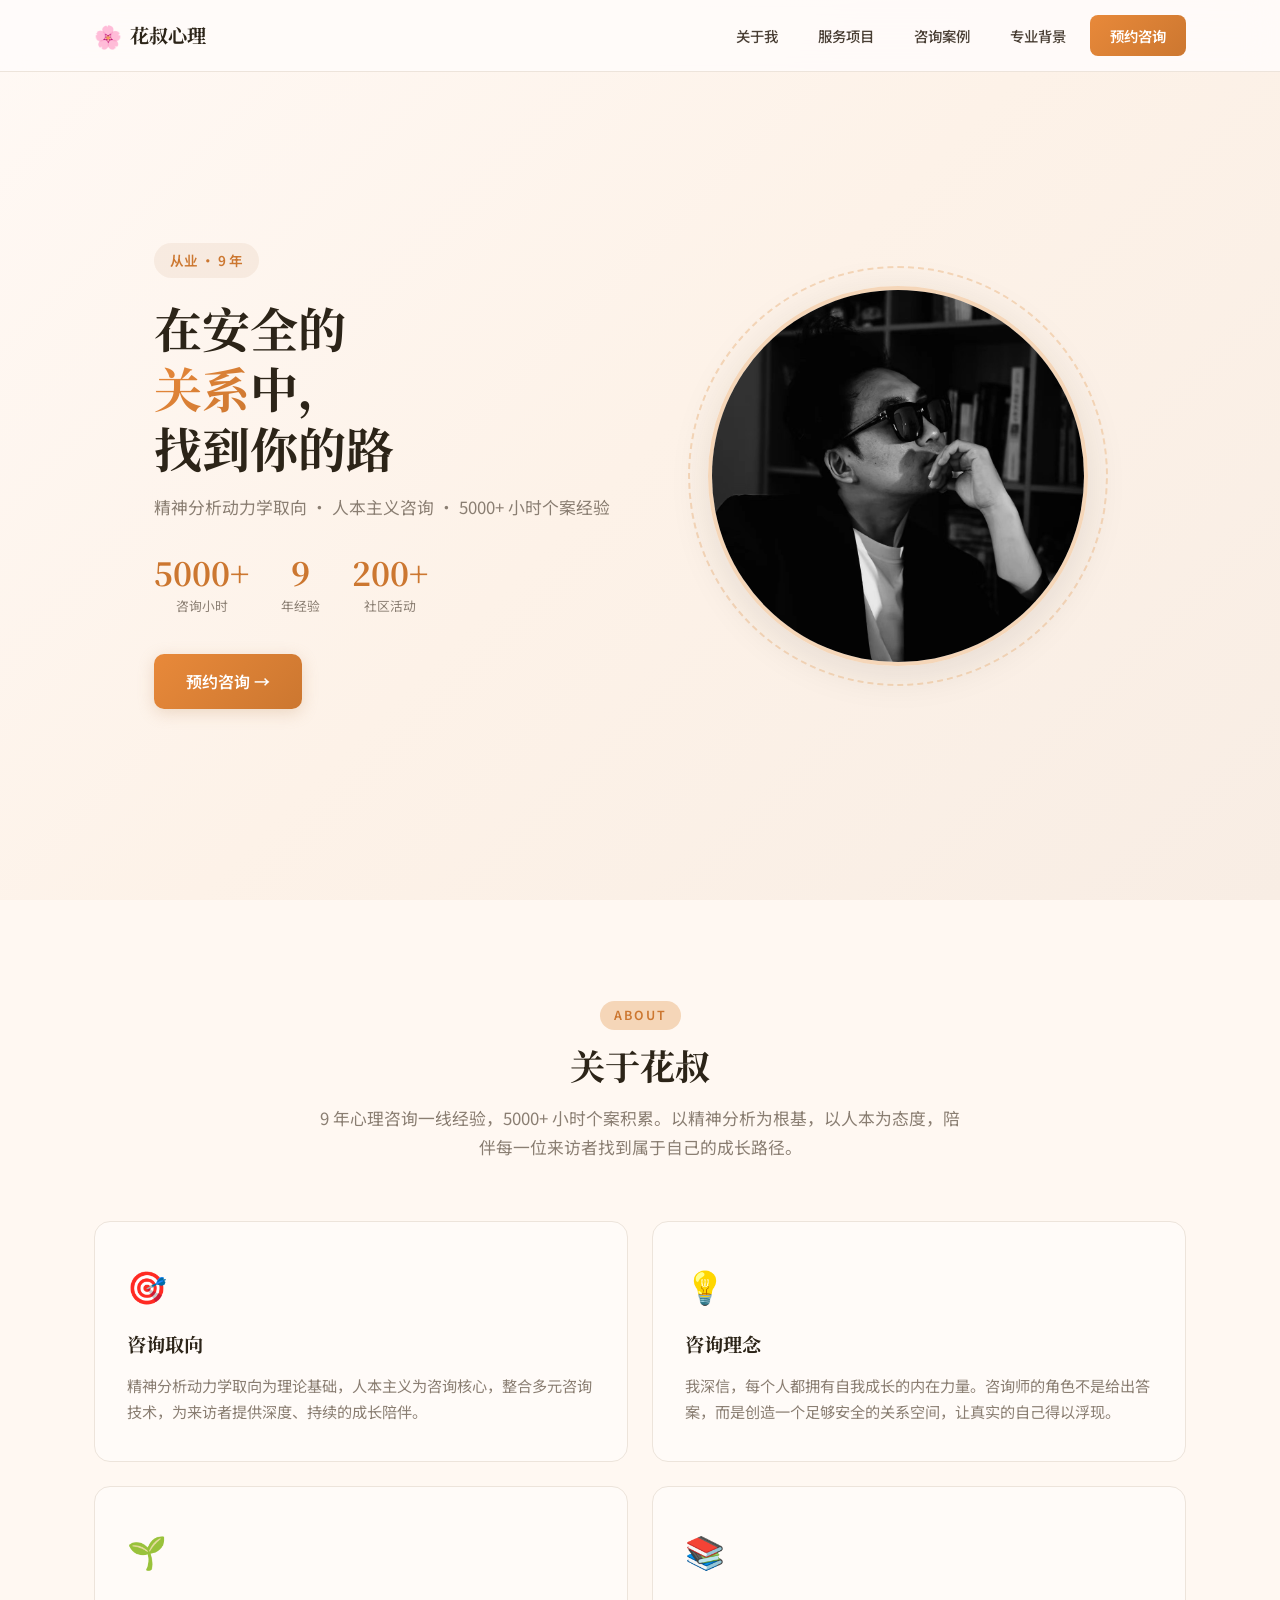
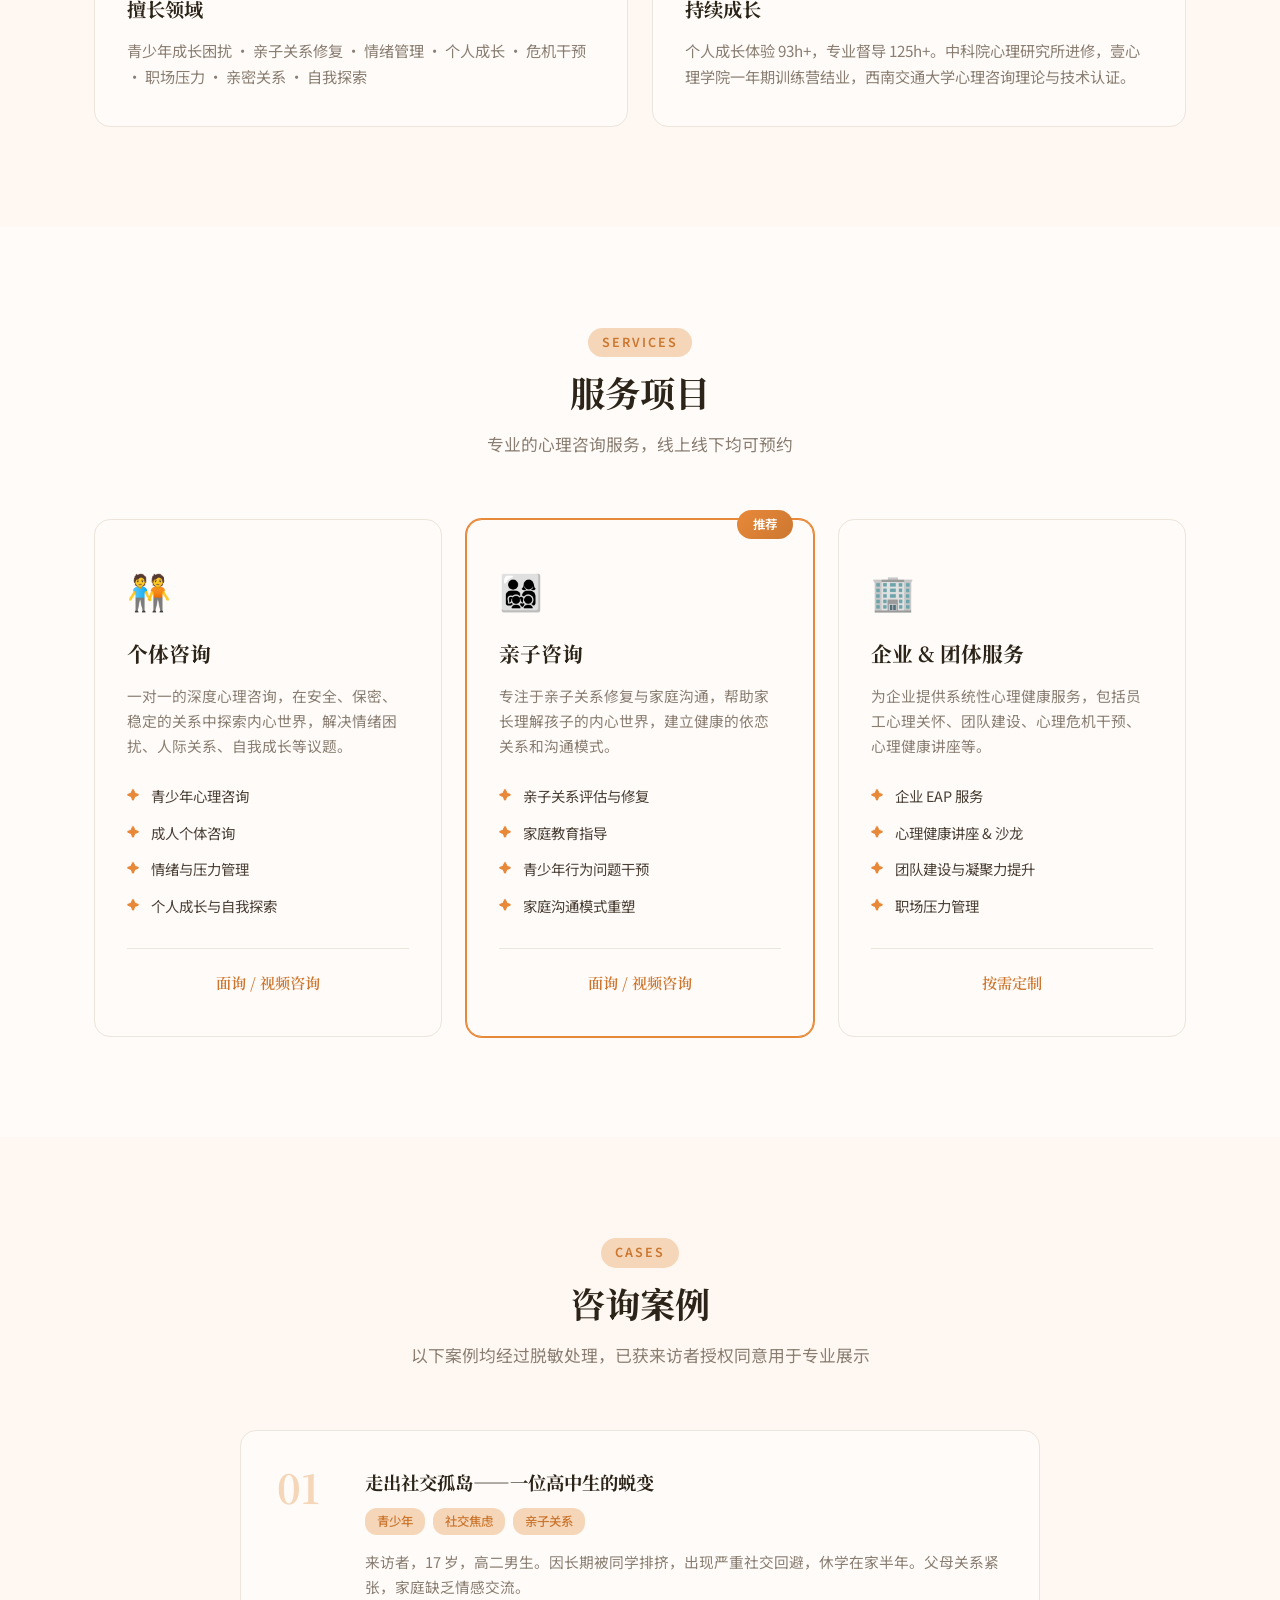
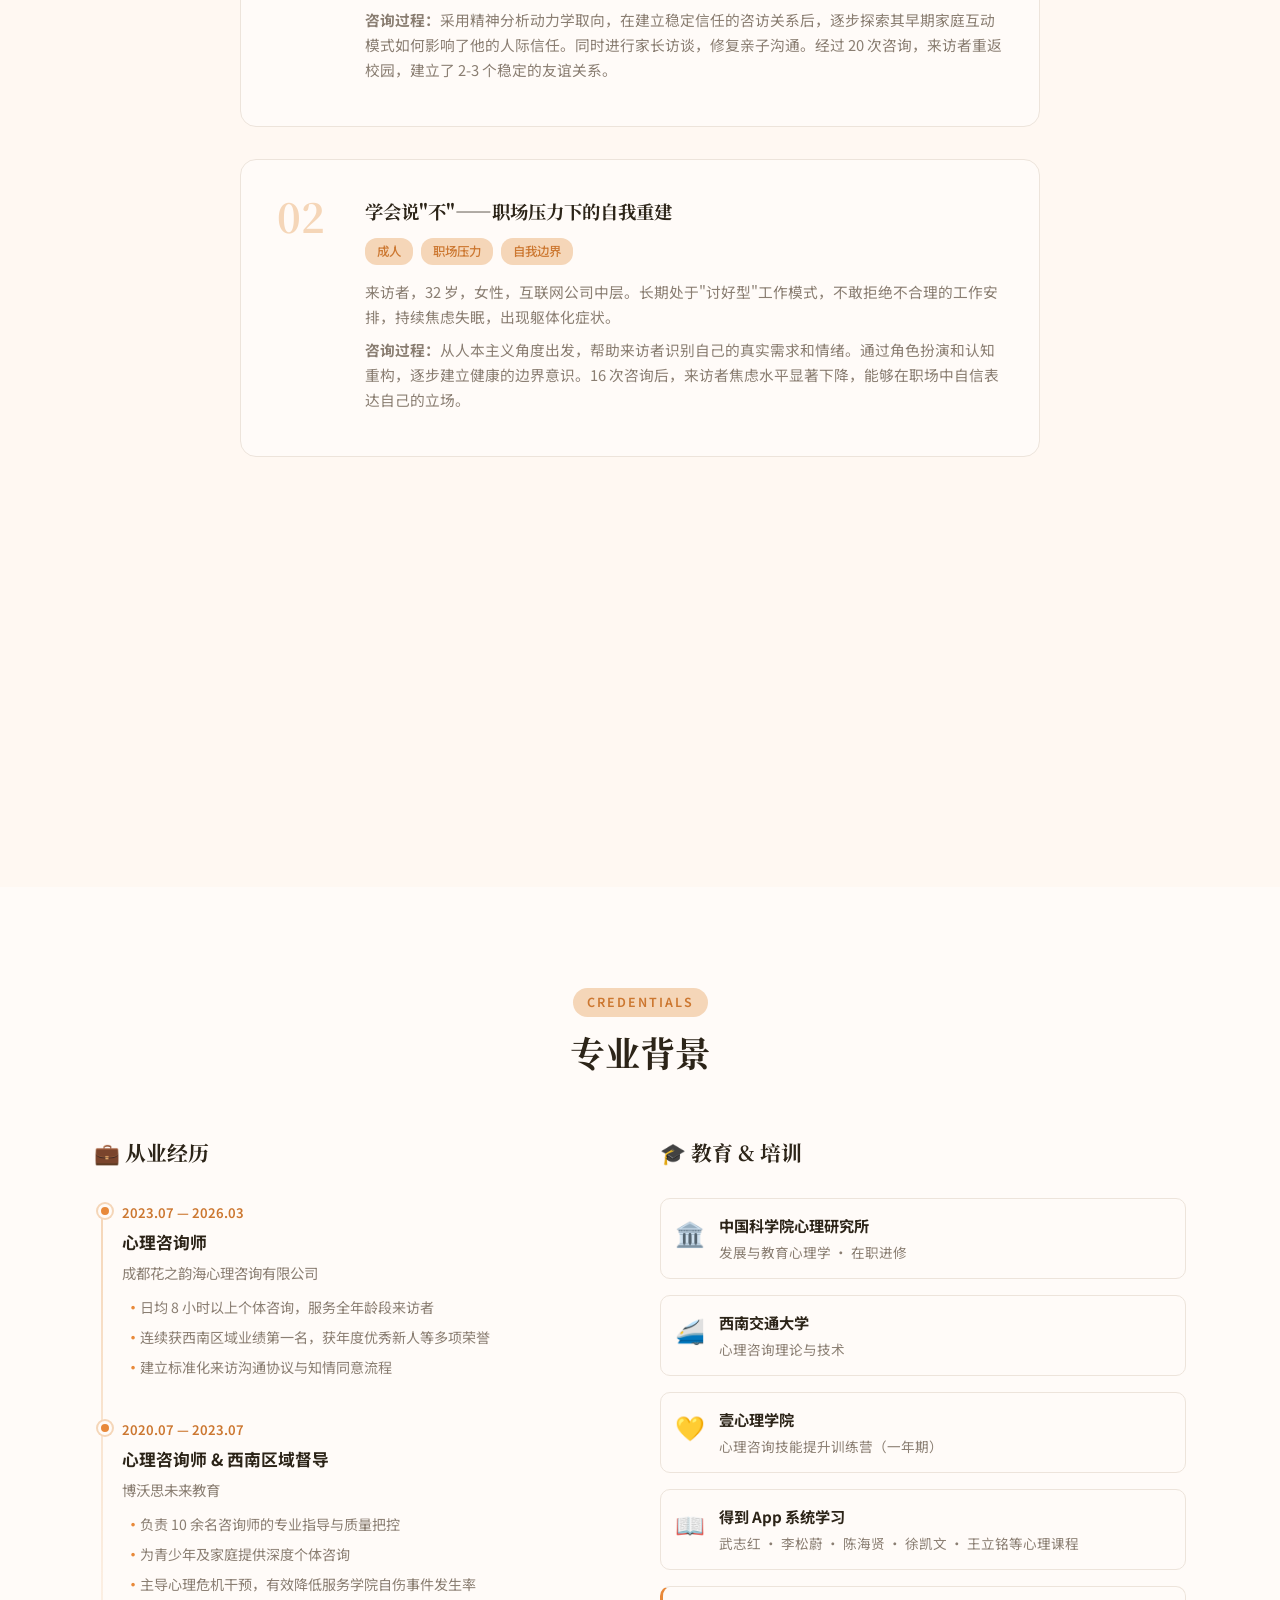
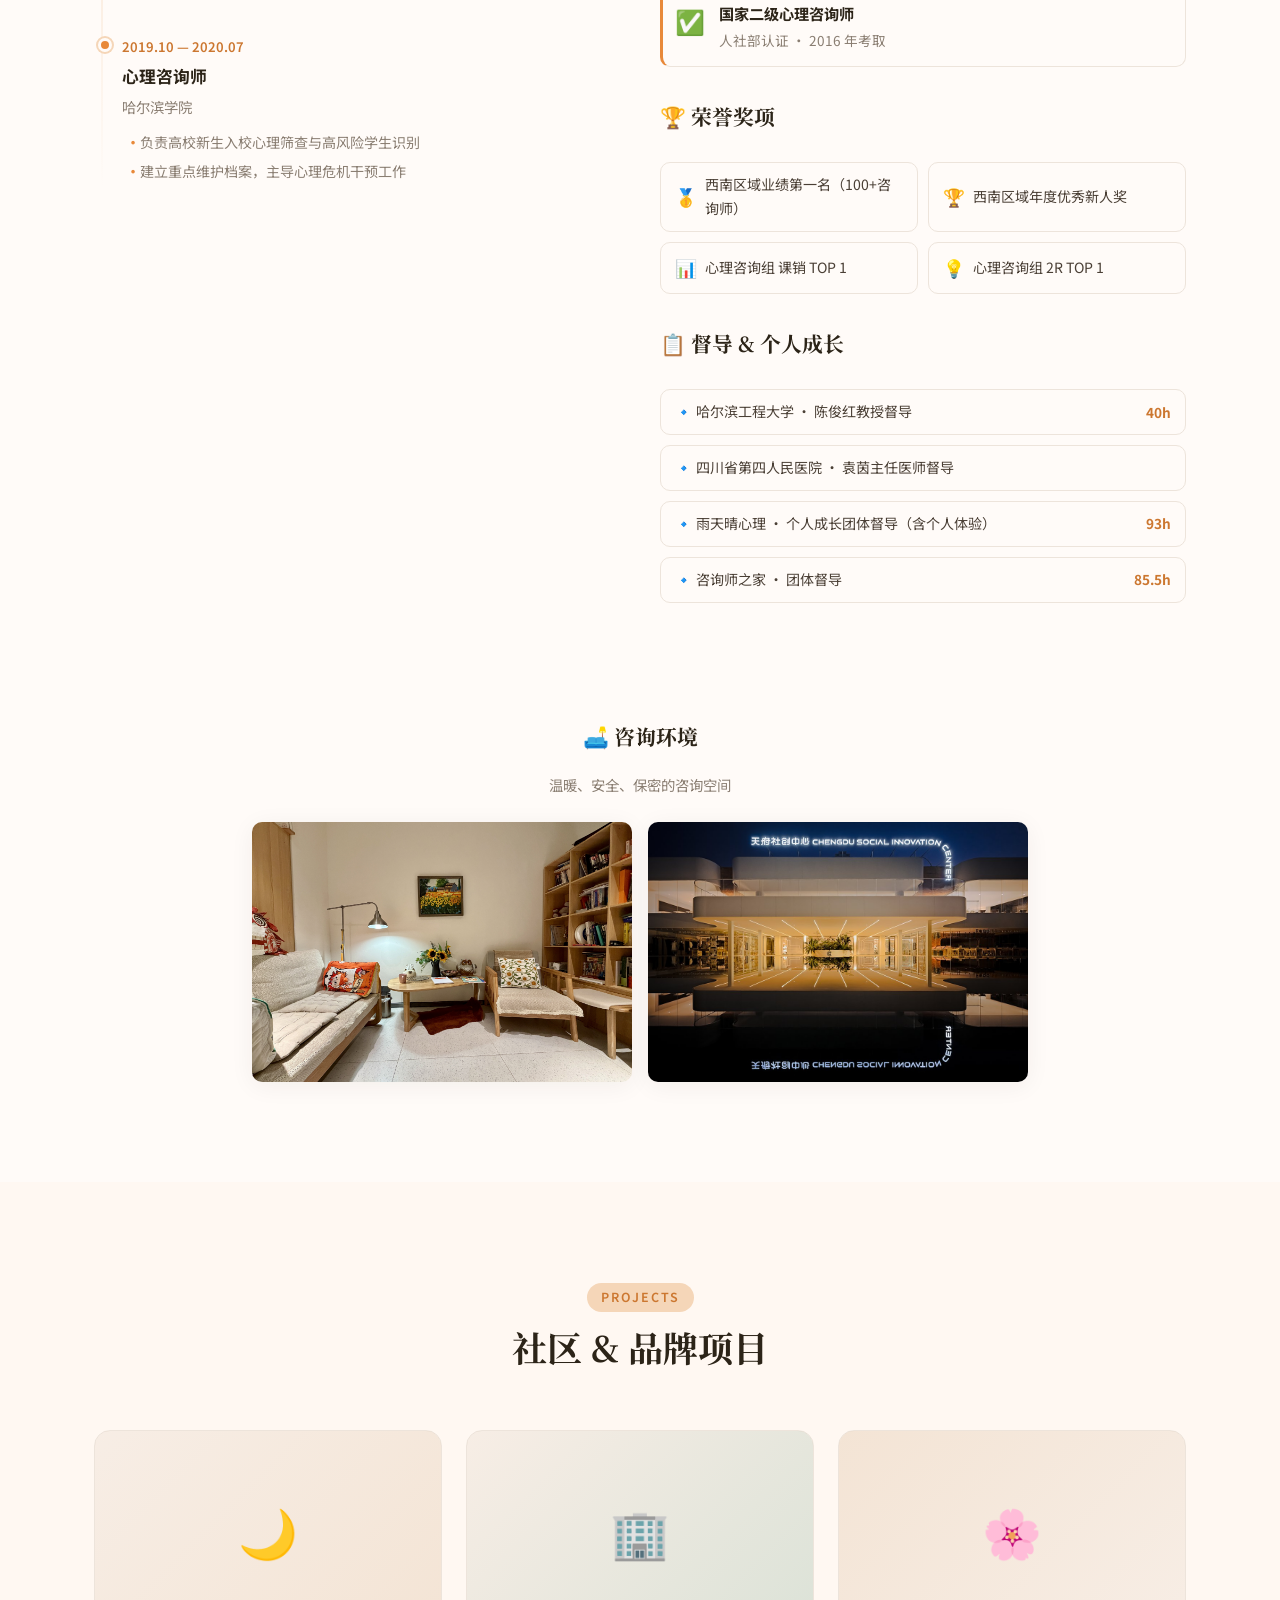
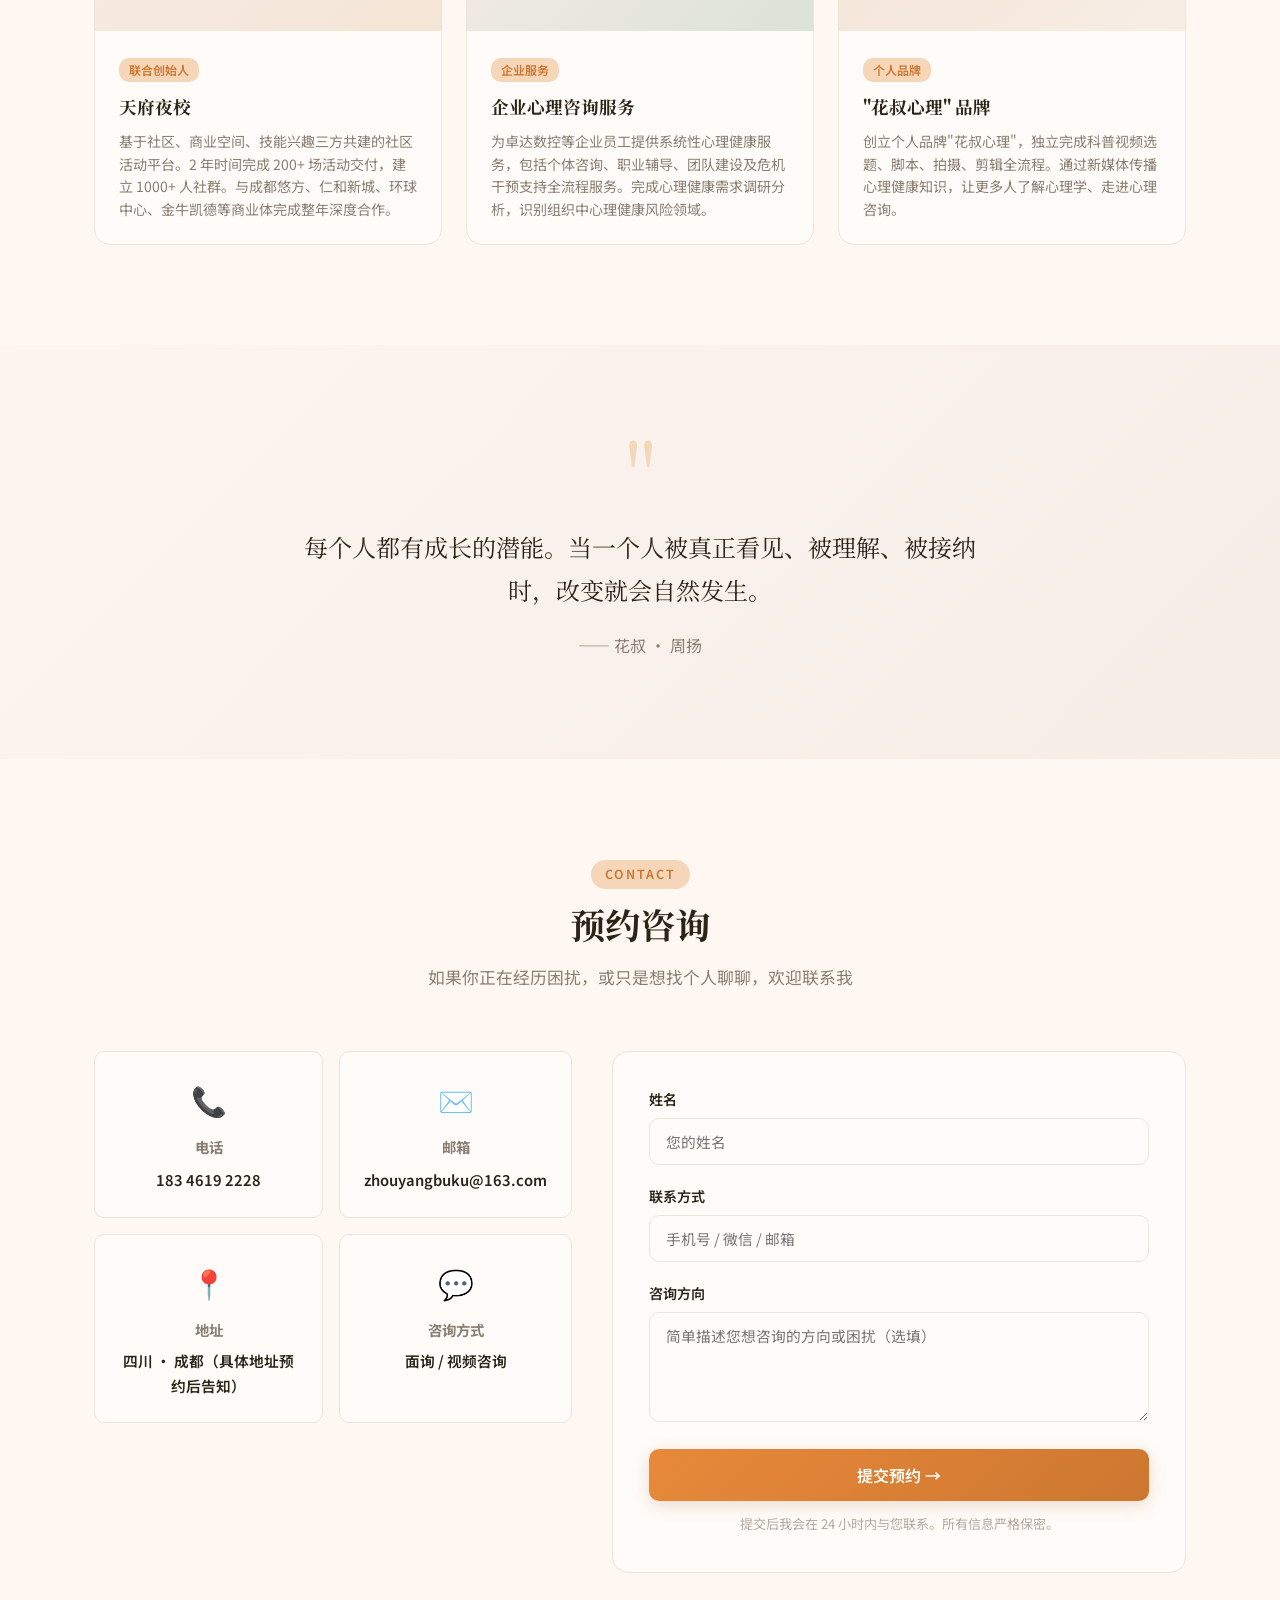
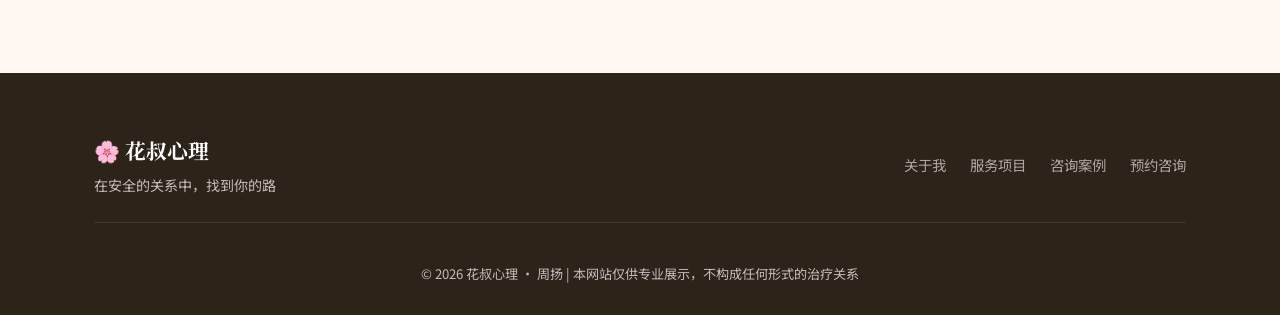
==== commit 2ca7bed8: "首页头像改为黑白侧脸照" ====
--- a/index.html
+++ b/index.html
@@ -62,7 +62,7 @@
                 <a href="#contact" class="btn btn-primary">预约咨询 →</a>
             </div>
             <div class="hero-image">
-                <img src="images/side.jpg" alt="周扬 · 花叔心理" class="hero-photo">
+                <img src="images/hero.jpg" alt="周扬 · 花叔心理" class="hero-photo">
                 <div class="hero-image-decoration"></div>
             </div>
         </div>
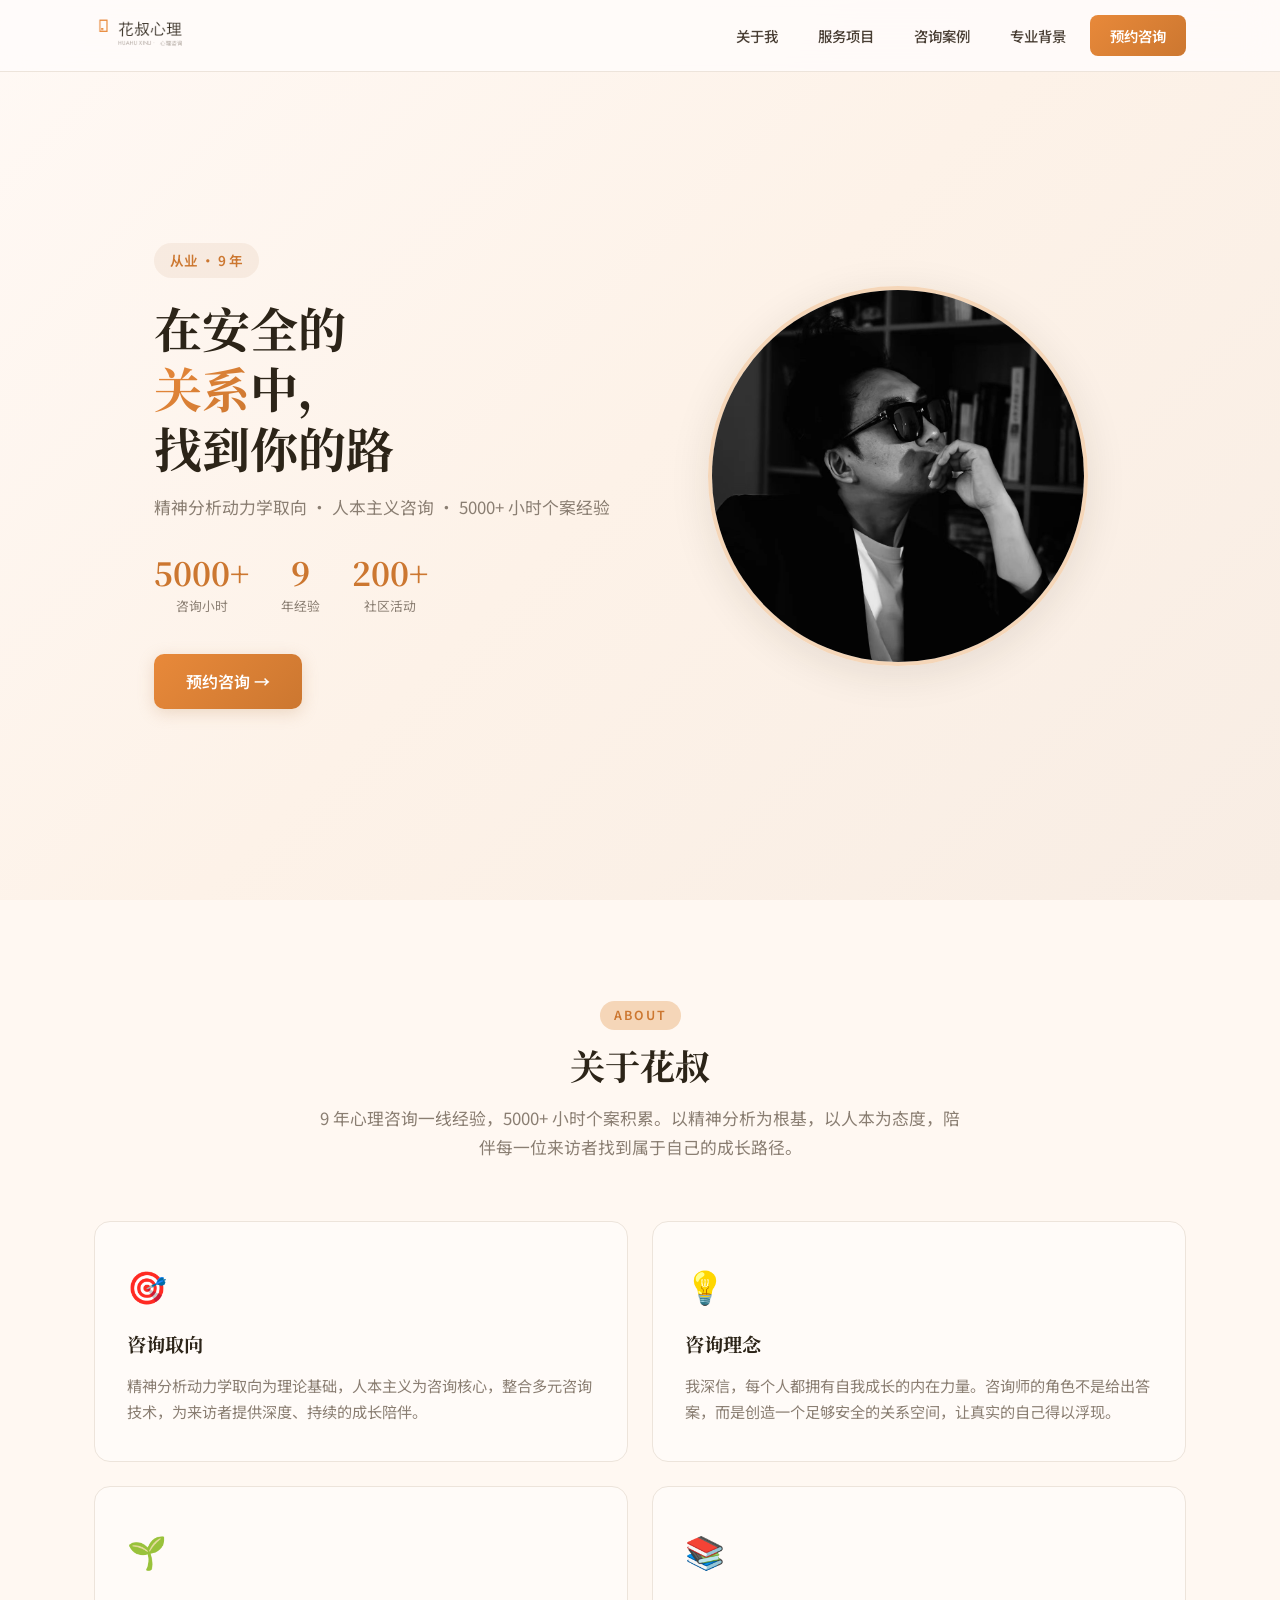
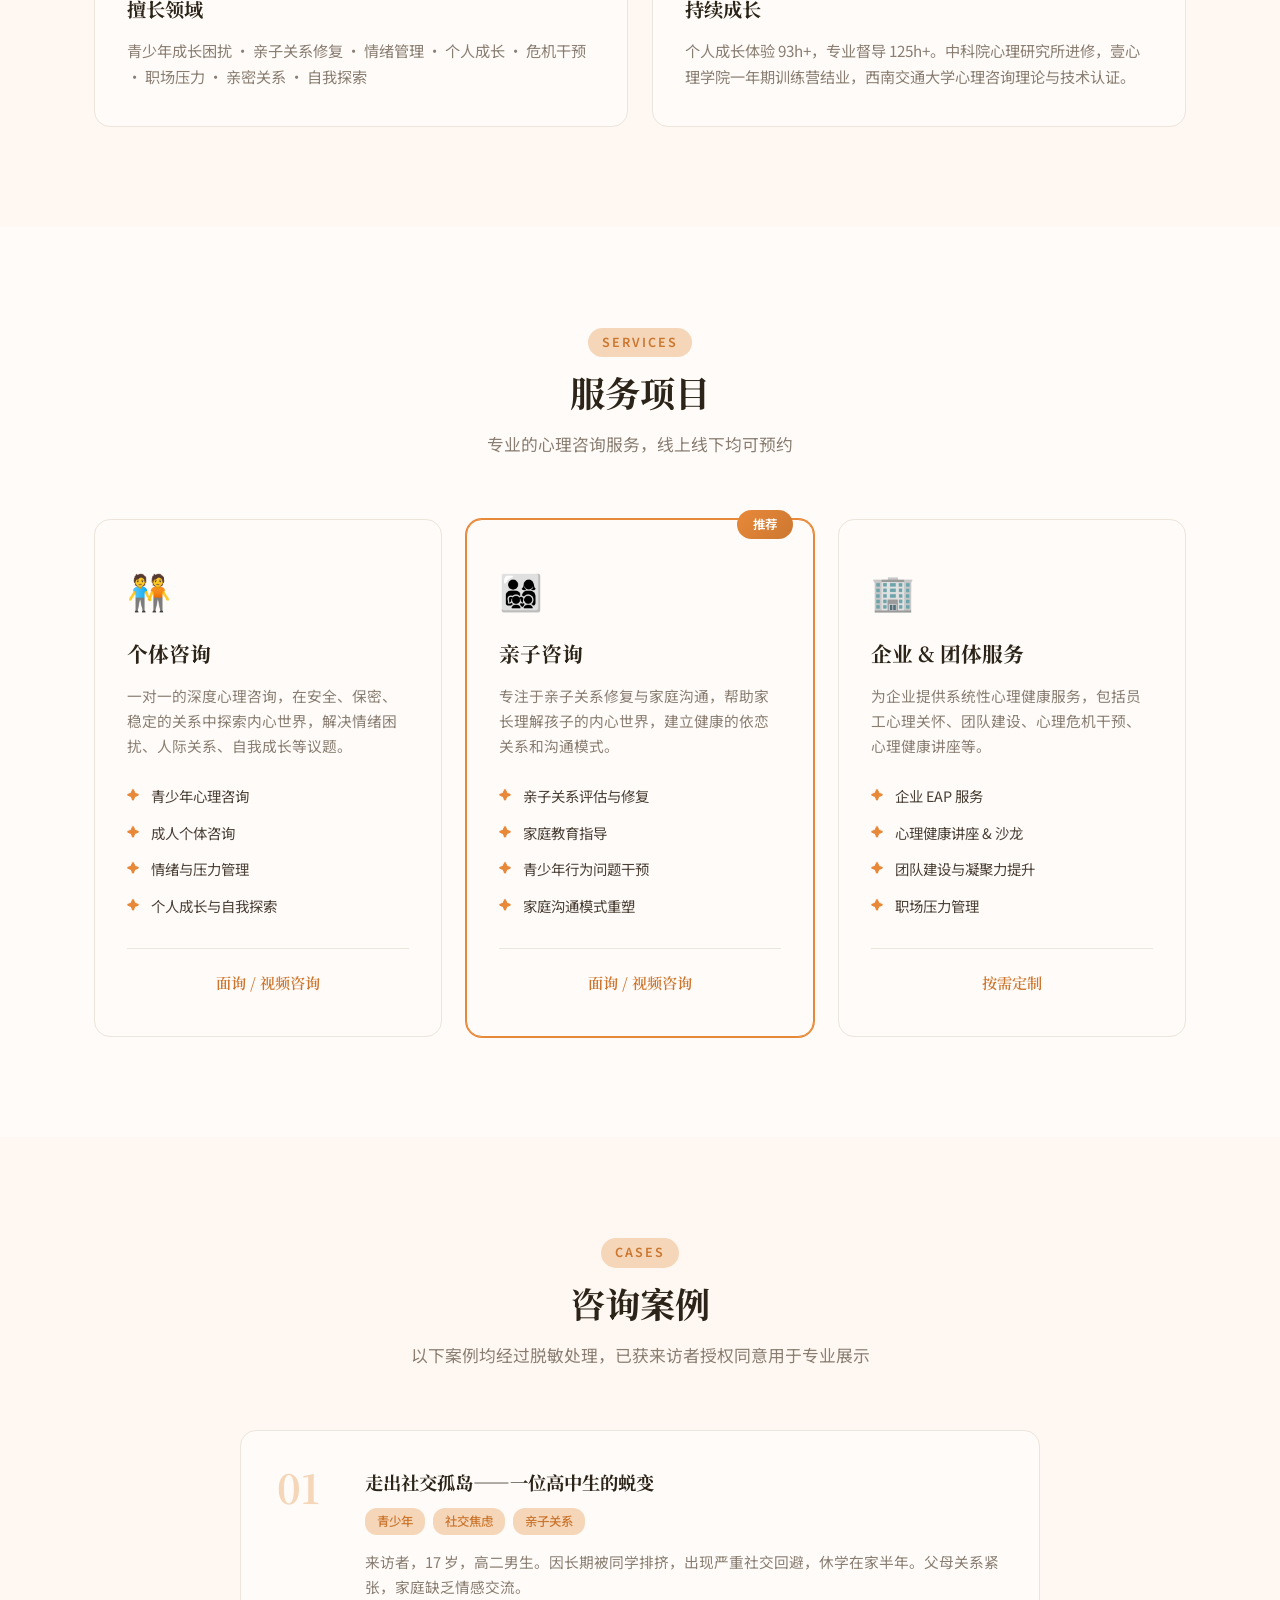
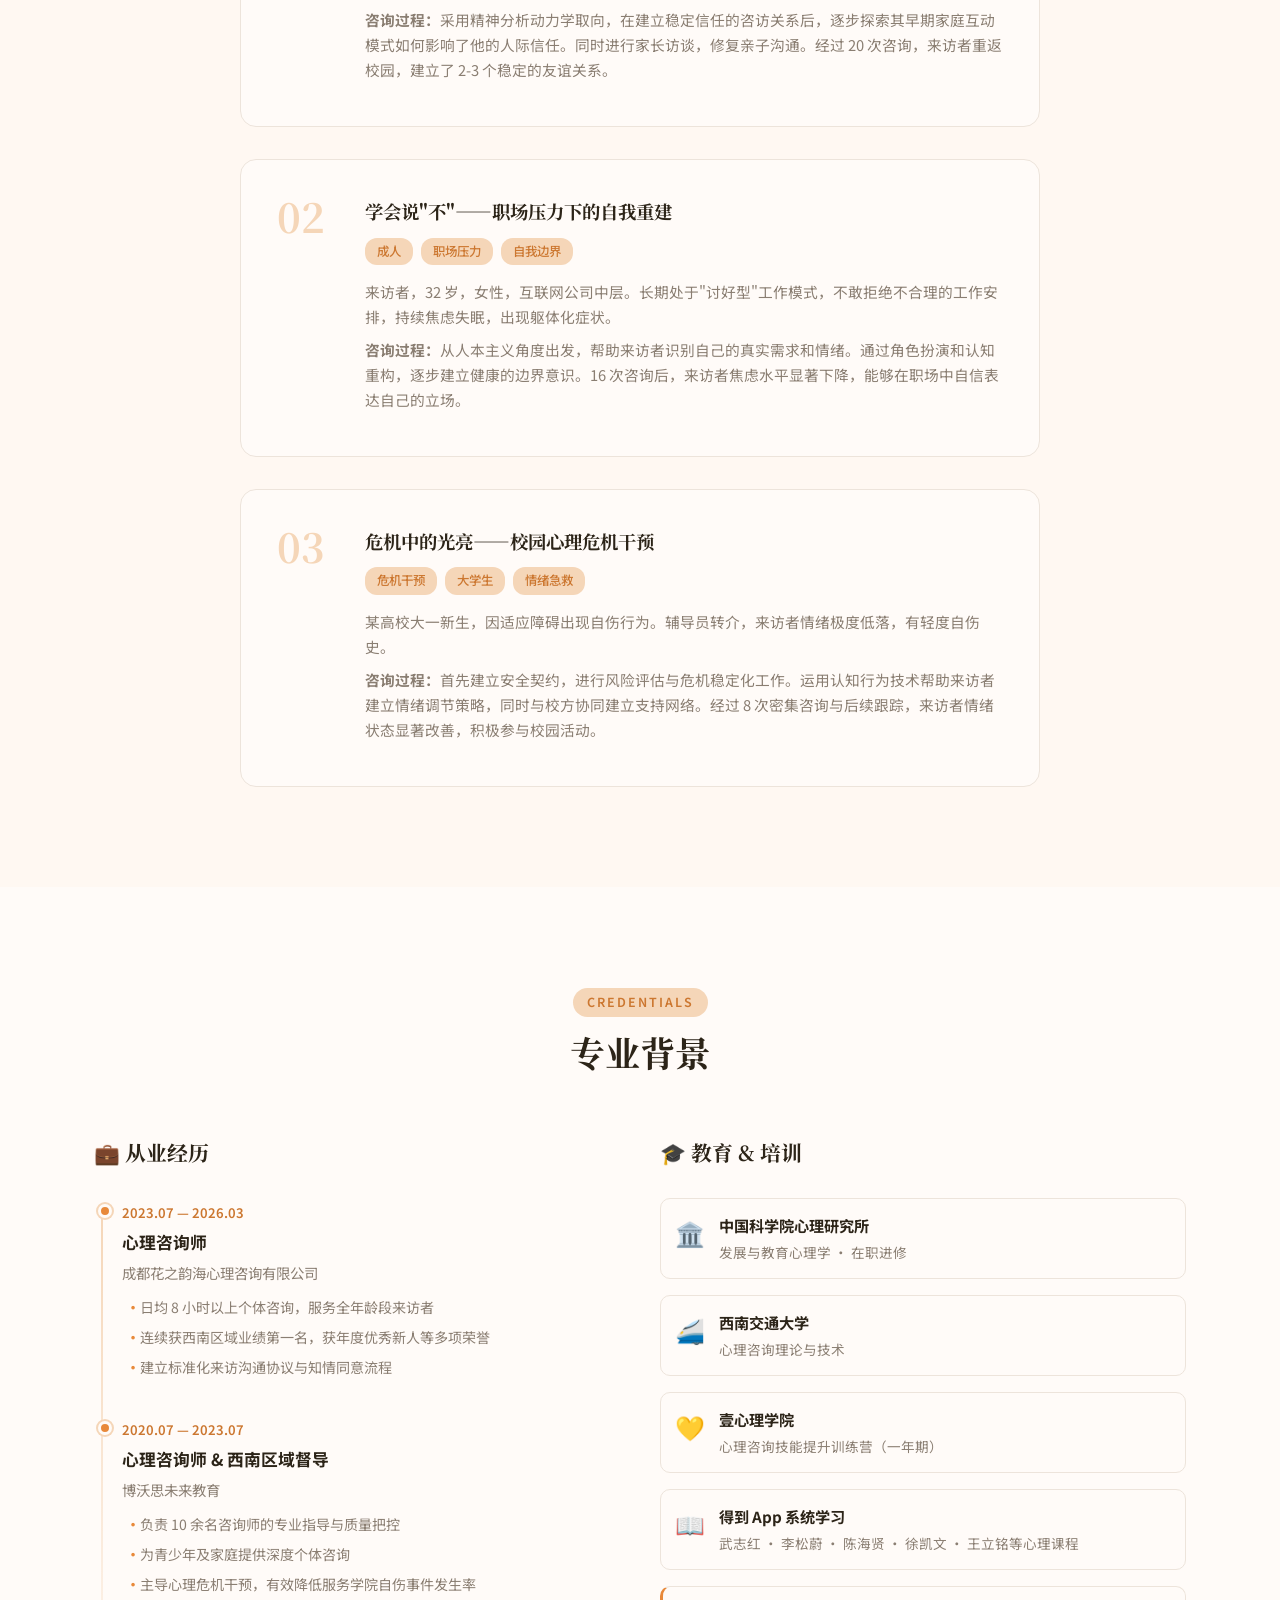
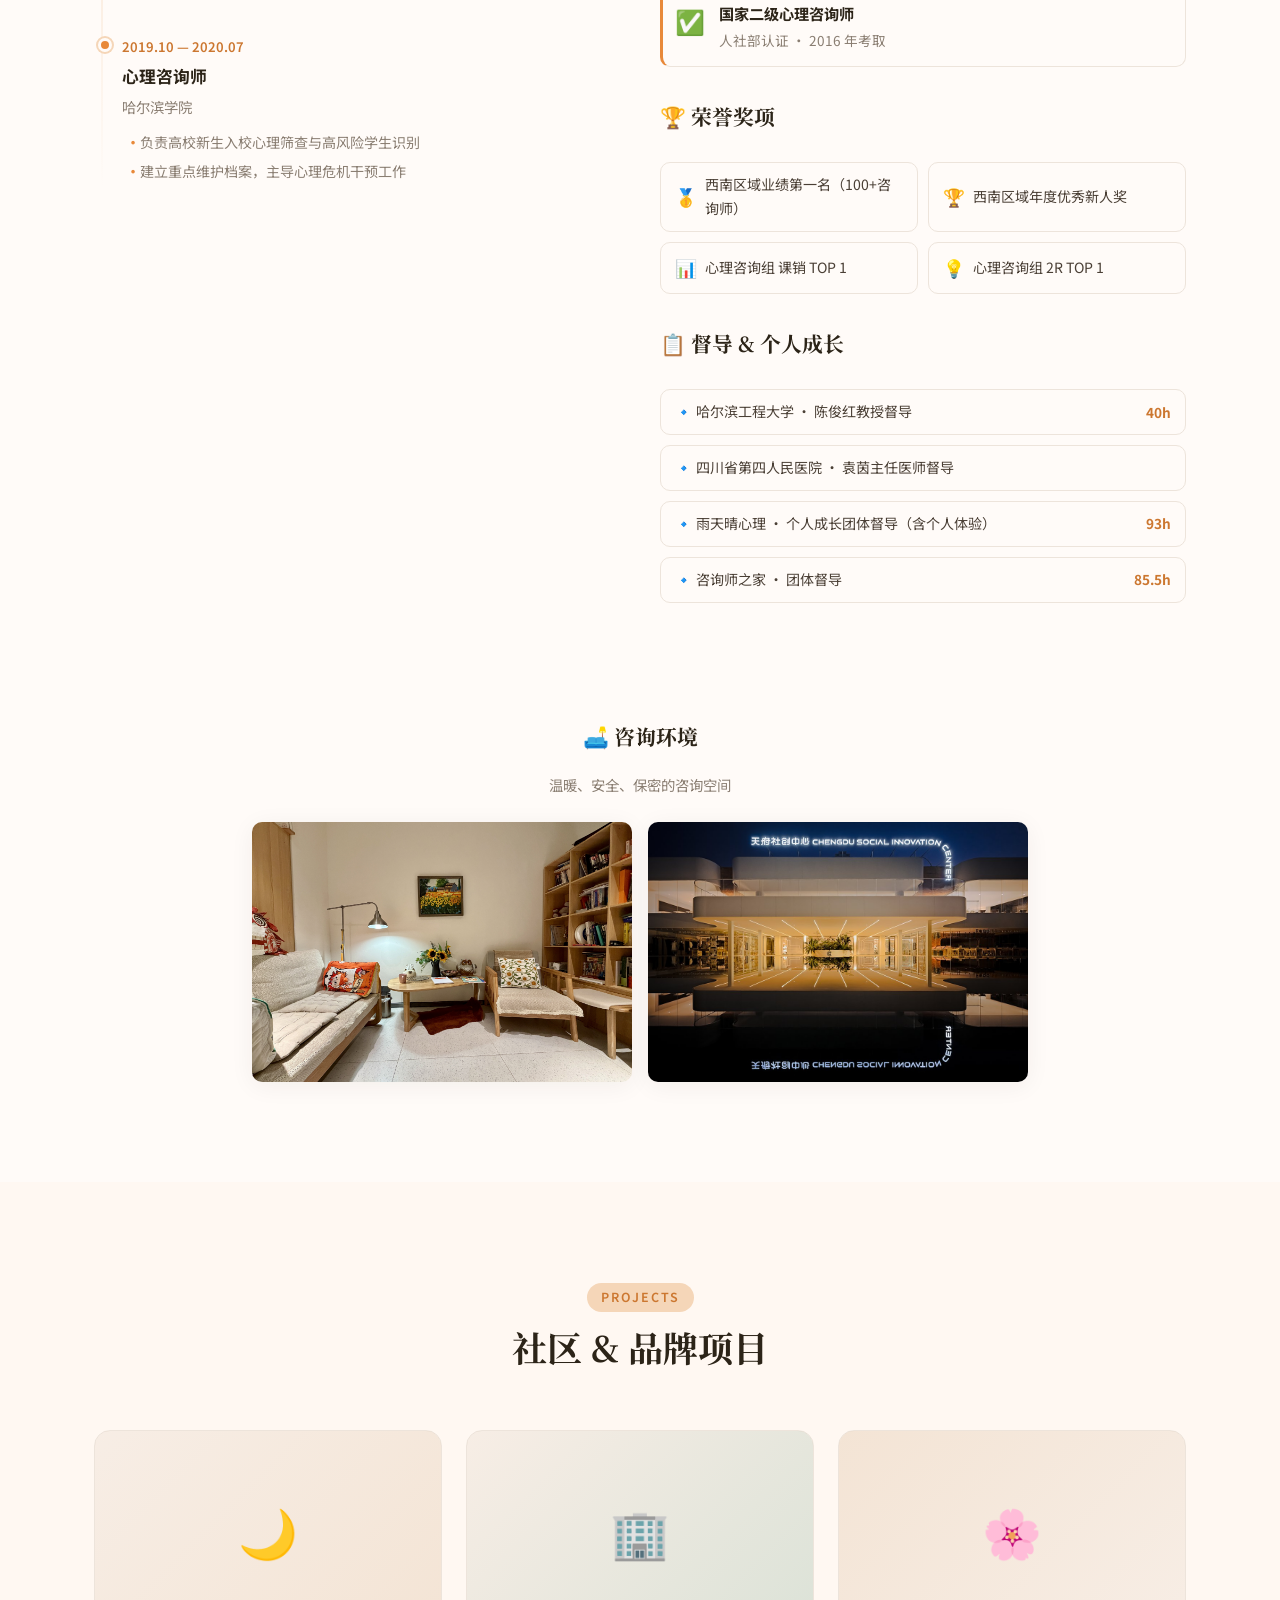
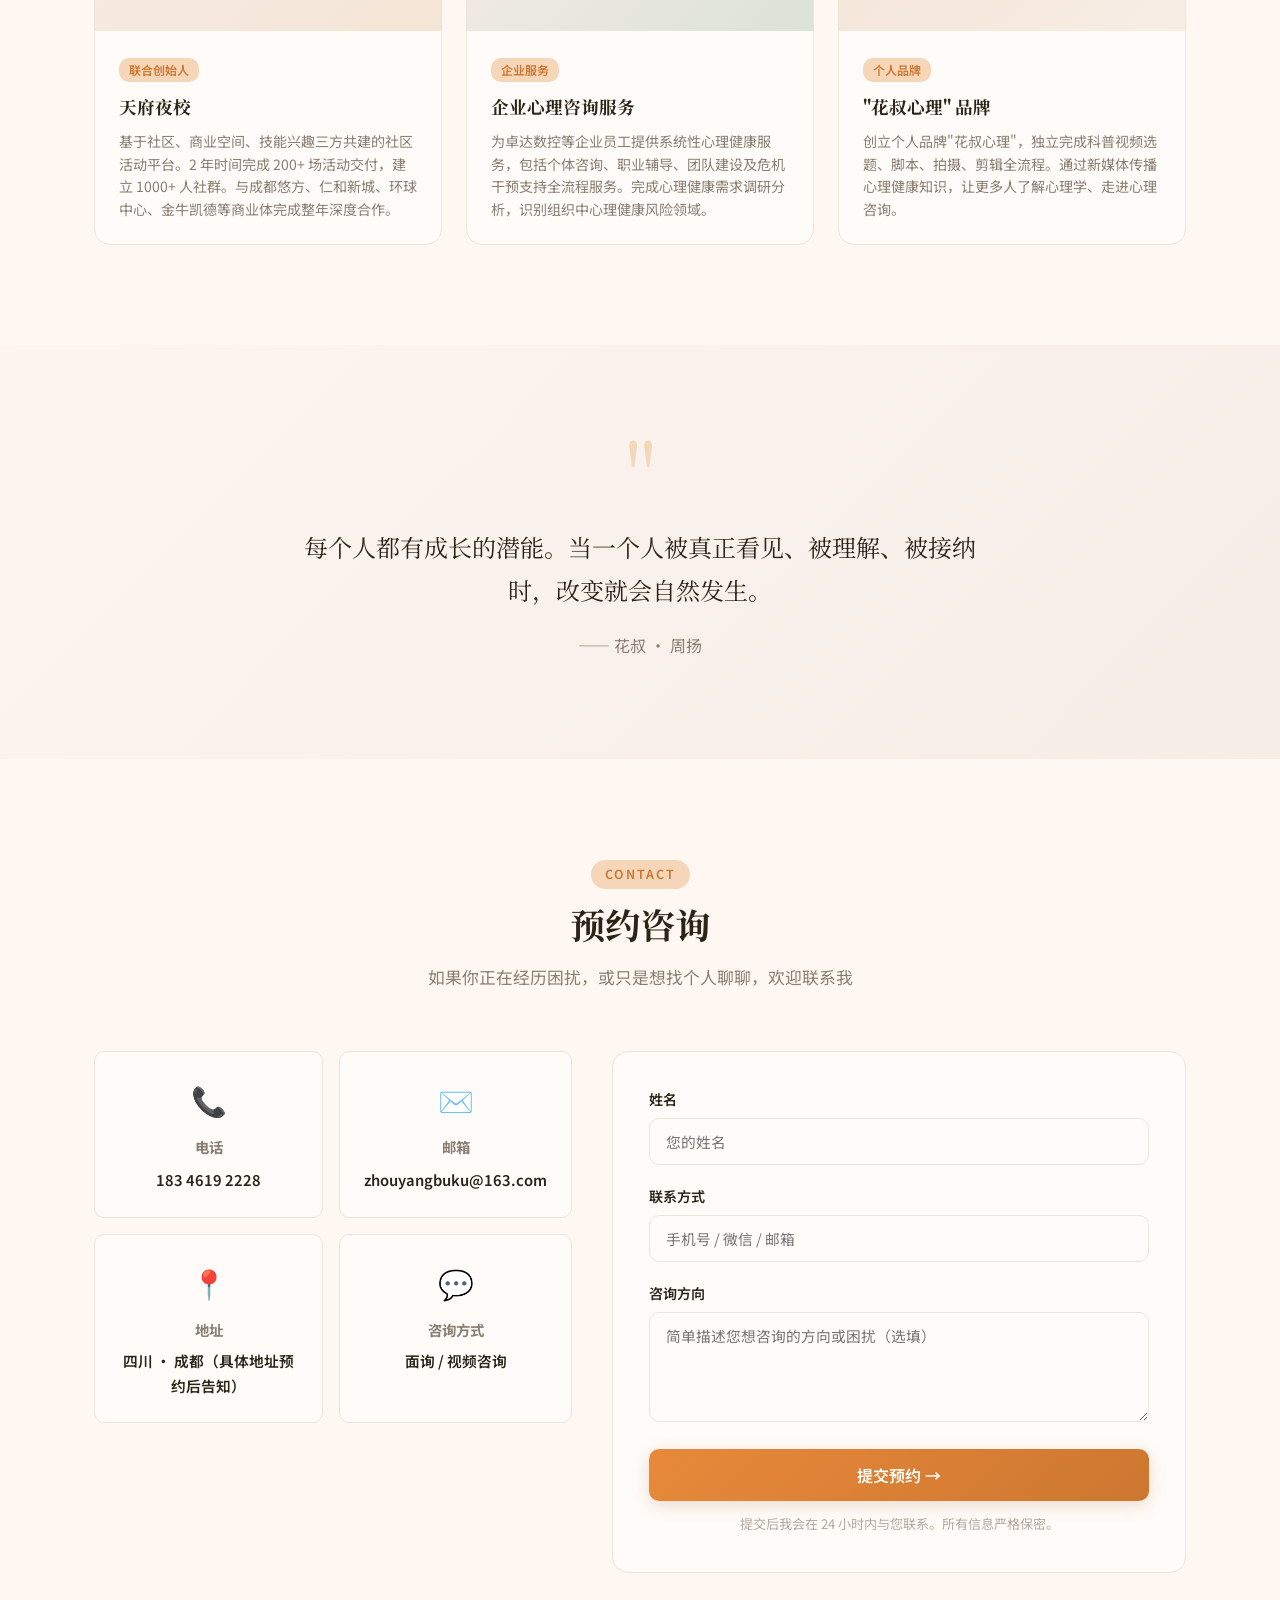
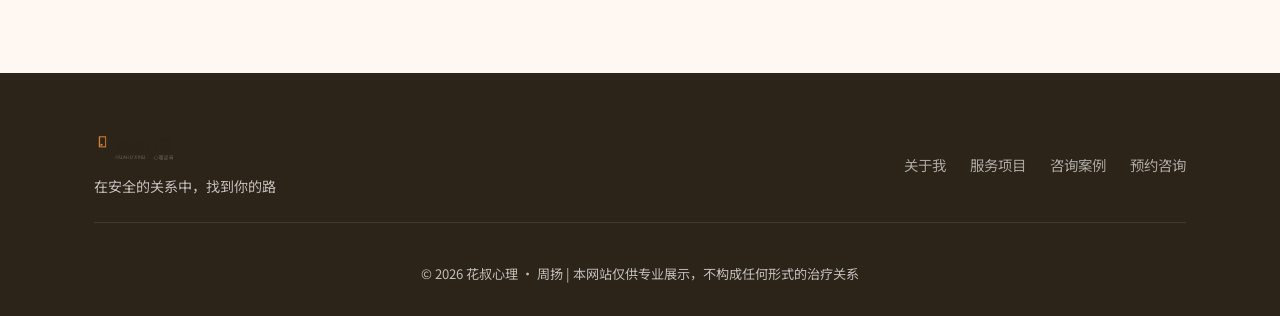
==== commit cd9af7a0: "去掉转圈装饰，重新设计logo" ====
--- a/index.html
+++ b/index.html
@@ -15,8 +15,7 @@
     <nav class="navbar" id="navbar">
         <div class="container nav-container">
             <a href="#" class="nav-logo">
-                <span class="nav-logo-icon">🌸</span>
-                <span class="nav-logo-text">花叔心理</span>
+                <img src="images/logo.png" alt="花叔心理" style="height: 40px; width: auto;">
             </a>
             <button class="nav-toggle" id="navToggle" aria-label="菜单">
                 <span></span><span></span><span></span>
@@ -63,7 +62,6 @@
             </div>
             <div class="hero-image">
                 <img src="images/hero.jpg" alt="周扬 · 花叔心理" class="hero-photo">
-                <div class="hero-image-decoration"></div>
             </div>
         </div>
     </section>
@@ -478,7 +476,7 @@
         <div class="container">
             <div class="footer-content">
                 <div class="footer-brand">
-                    <span class="footer-logo">🌸 花叔心理</span>
+                    <img src="images/logo.png" alt="花叔心理" style="height: 36px; width: auto;">
                     <p>在安全的关系中，找到你的路</p>
                 </div>
                 <div class="footer-links">
--- a/assets/style.css
+++ b/assets/style.css
@@ -205,19 +205,7 @@
     position: relative; z-index: 1;
 }
 
-.hero-image-decoration {
-    position: absolute;
-    width: 420px; height: 420px;
-    border-radius: 50%;
-    border: 2px dashed var(--primary-light);
-    top: 50%; left: 50%;
-    transform: translate(-50%, -50%);
-    animation: spin 30s linear infinite;
-}
-
-@keyframes spin {
-    to { transform: translate(-50%, -50%) rotate(360deg); }
-}
+/* Hero image decoration removed */
 
 /* Buttons */
 .btn {
@@ -861,7 +849,6 @@
     .hero-container { grid-template-columns: 1fr; text-align: center; gap: 40px; }
     .hero-stats { justify-content: center; }
     .hero-photo { width: 280px; height: 280px; }
-    .hero-image-decoration { width: 320px; height: 320px; }
     .hero-title { font-size: 2.4rem; }
     
     .services-grid { grid-template-columns: 1fr; }
@@ -893,7 +880,6 @@
     
     .hero-photo { width: 260px; height: 260px; }
     
-    .hero-image-decoration { width: 300px; height: 300px; }
     
     .btn { padding: 12px 24px; font-size: 0.9rem; }
     
@@ -923,7 +909,6 @@
     .container { padding: 0 16px; }
     .hero-title { font-size: 1.4rem; }
     .hero-photo { width: 220px; height: 220px; }
-    .hero-image-decoration { width: 260px; height: 260px; }
     .hero-stat { min-width: 60px; }
     
     .contact-info { grid-template-columns: 1fr; }
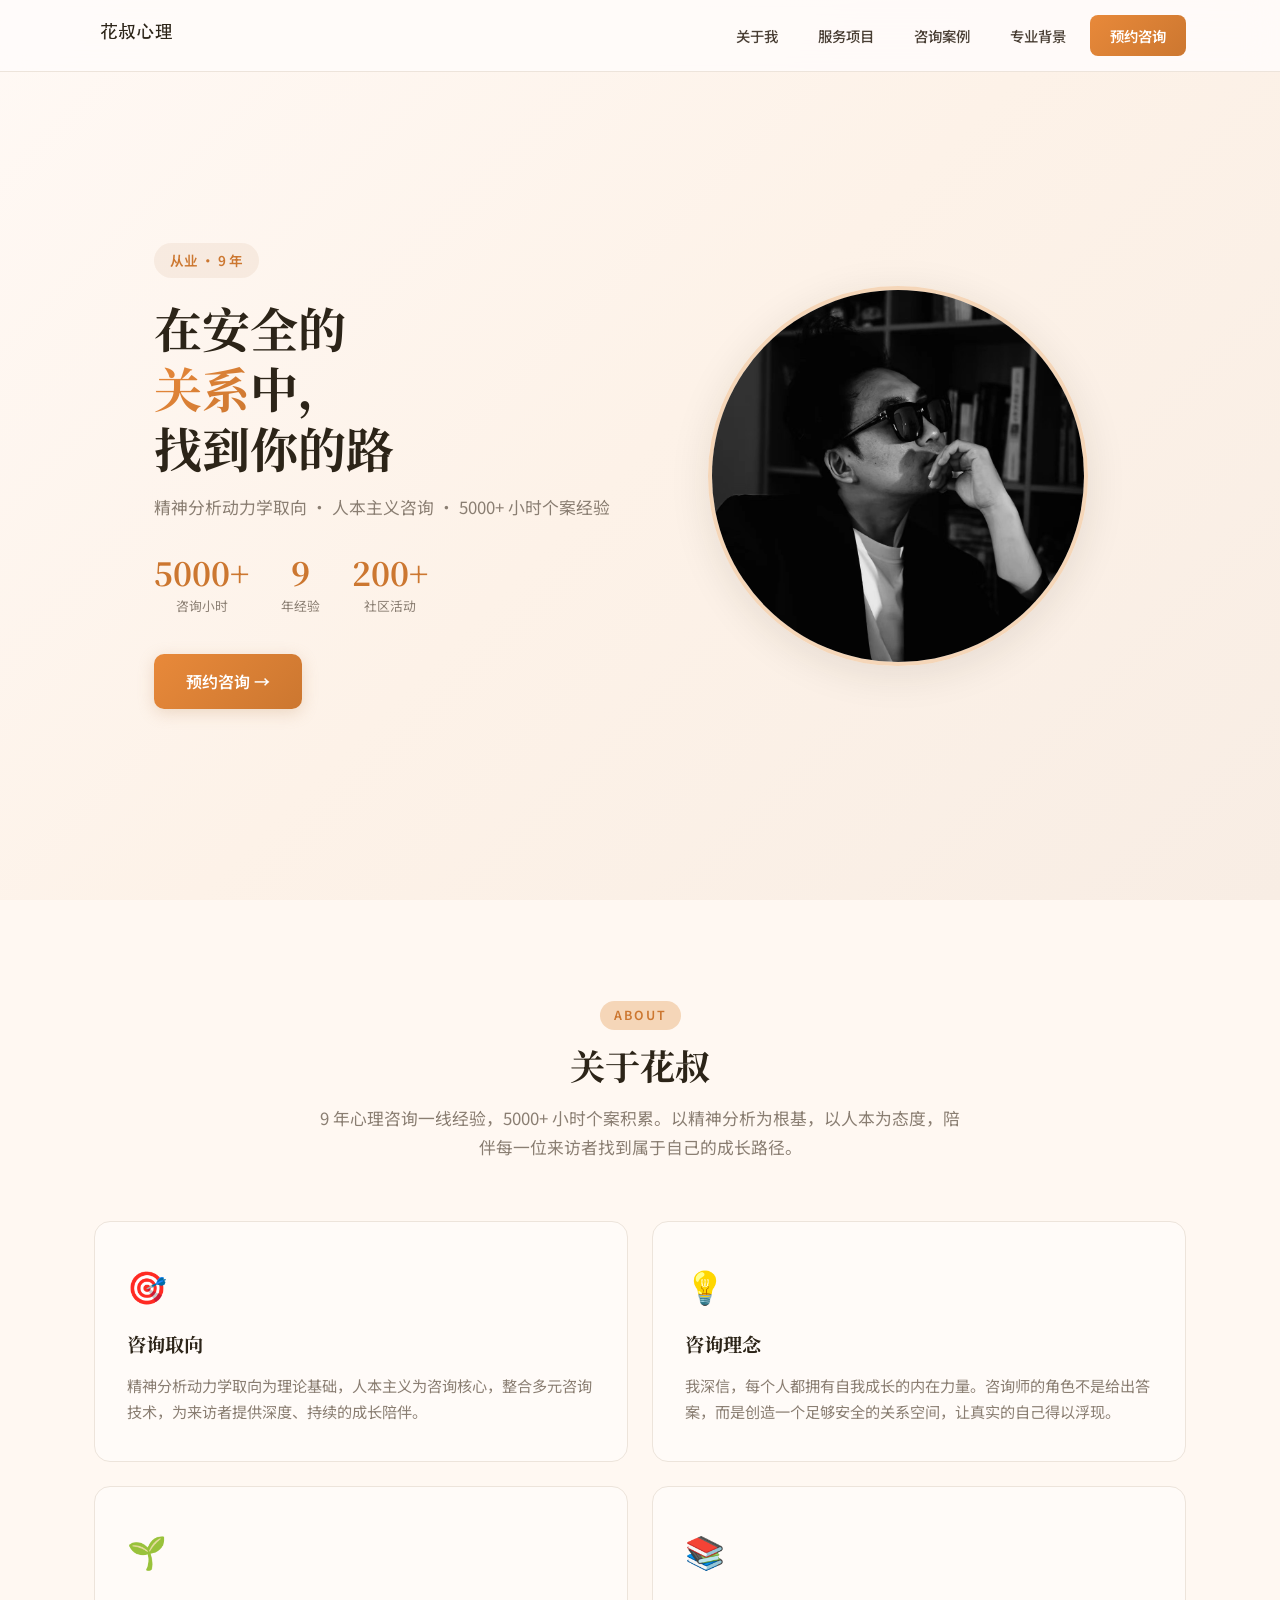
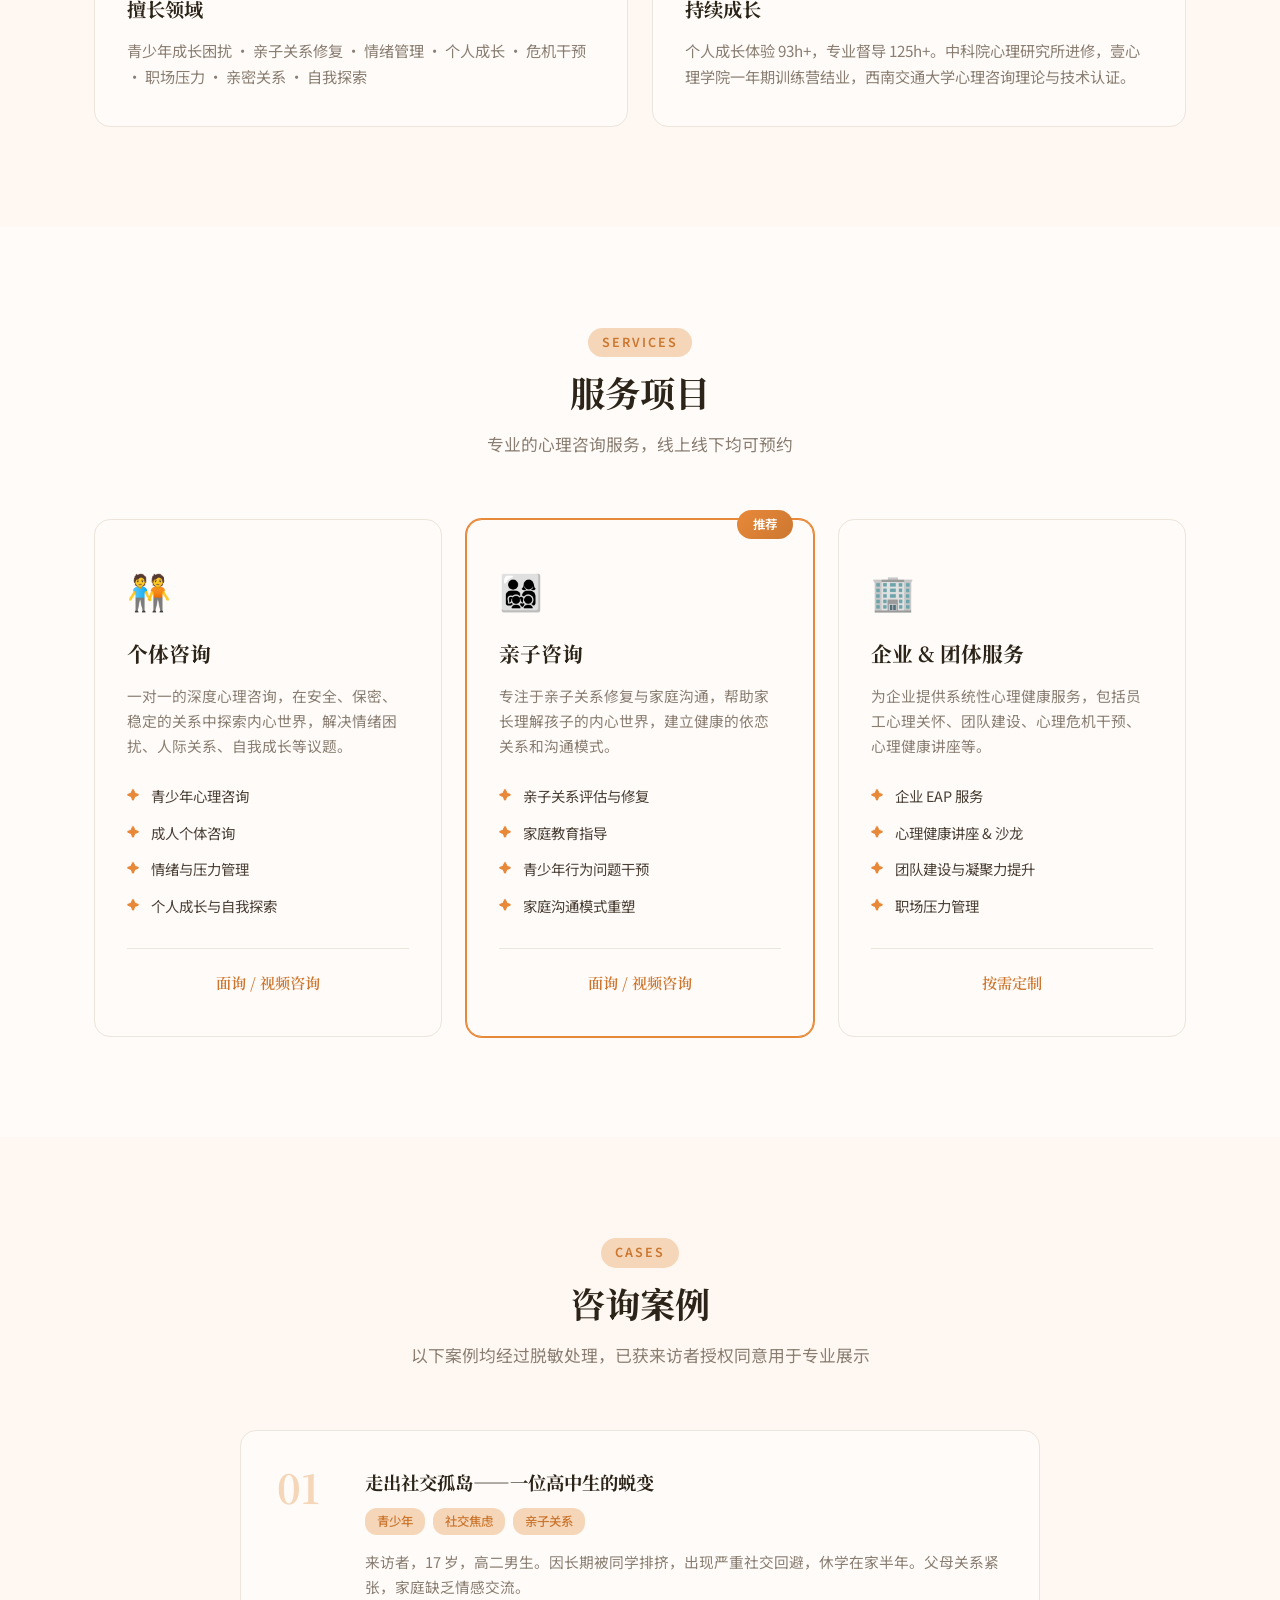
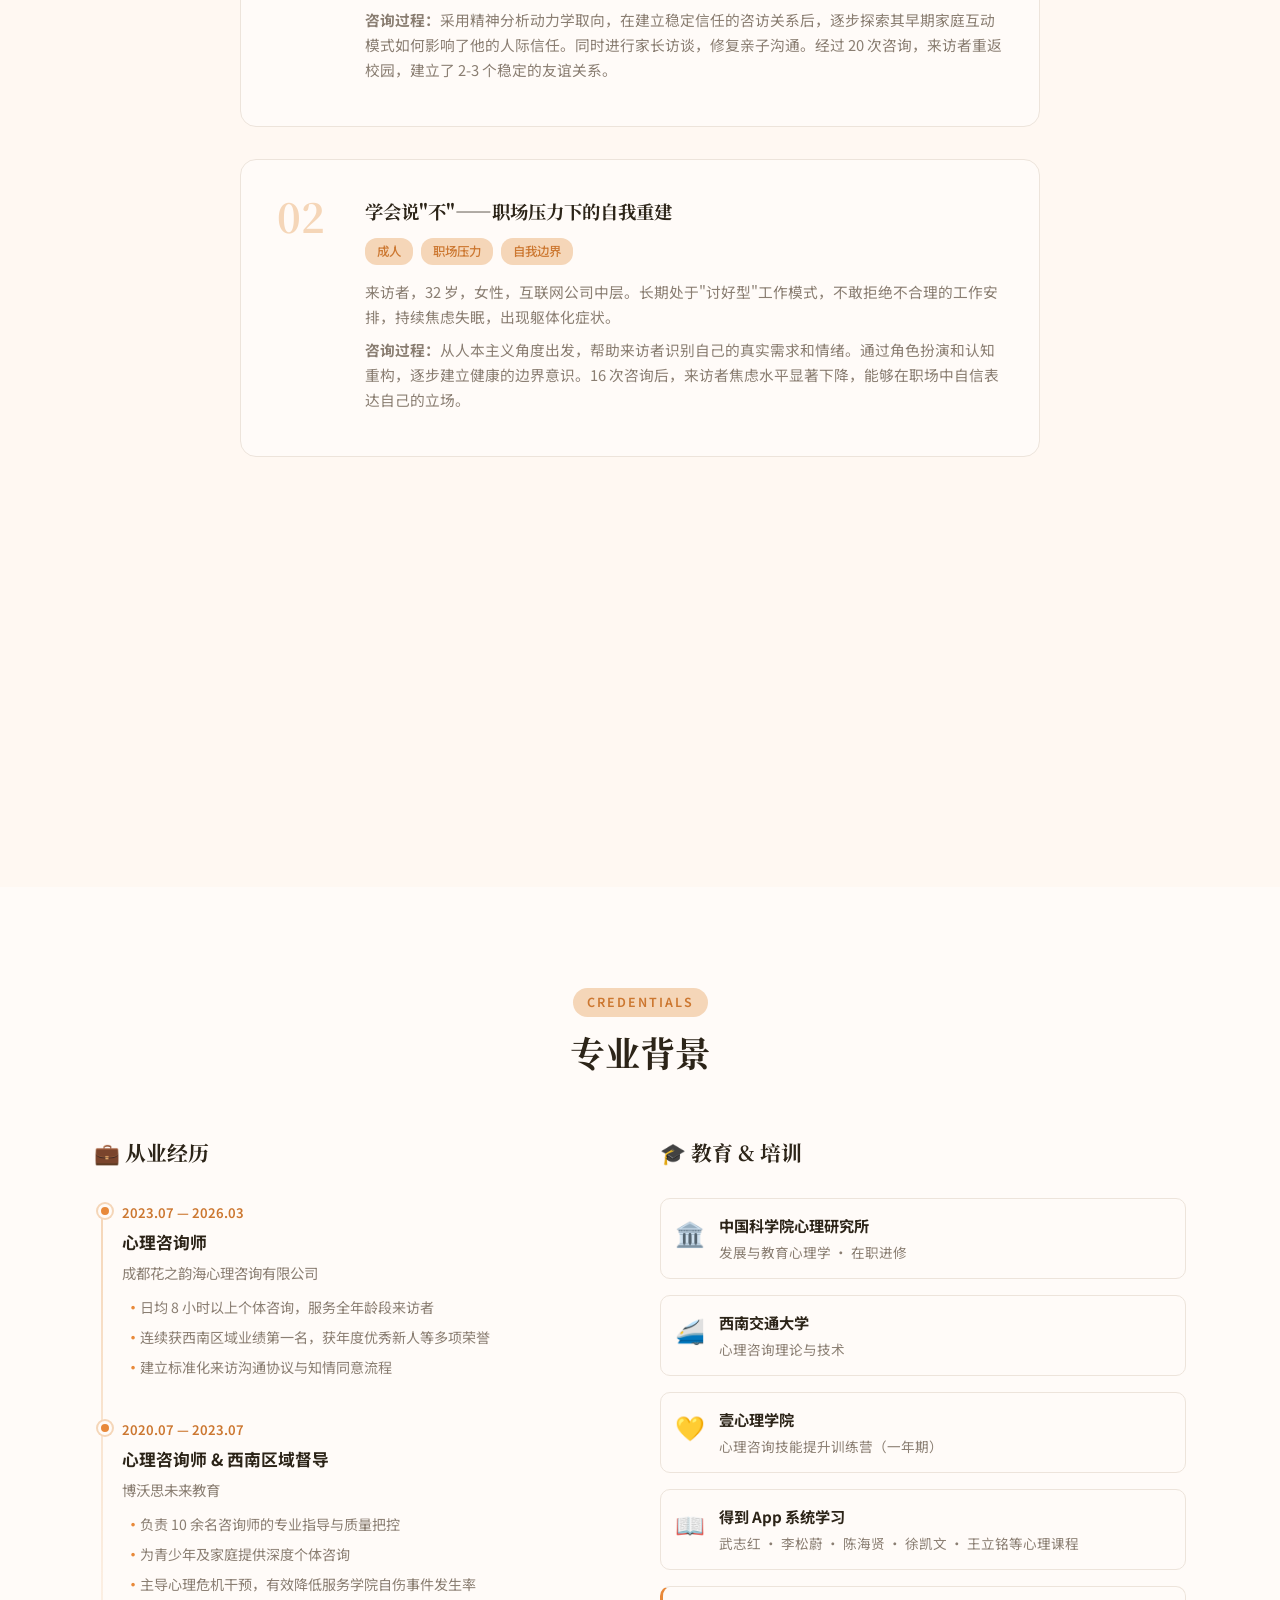
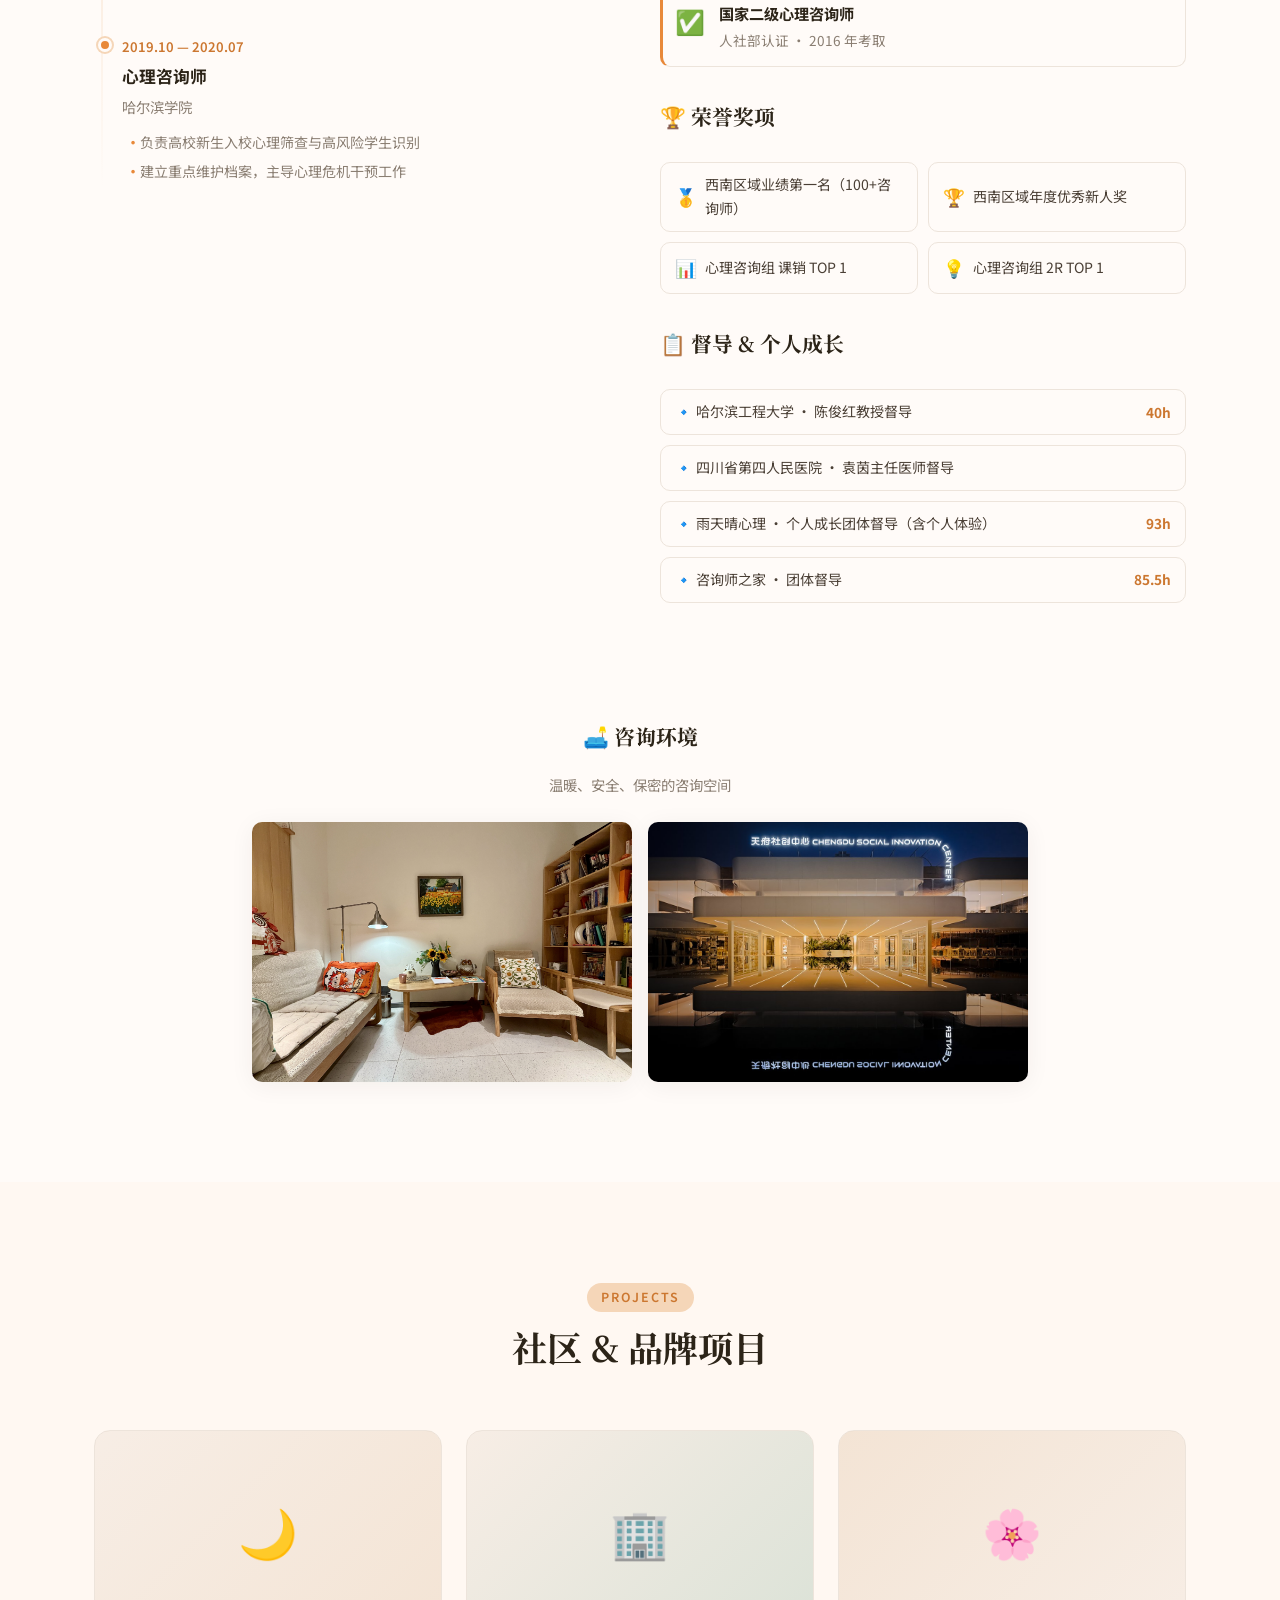
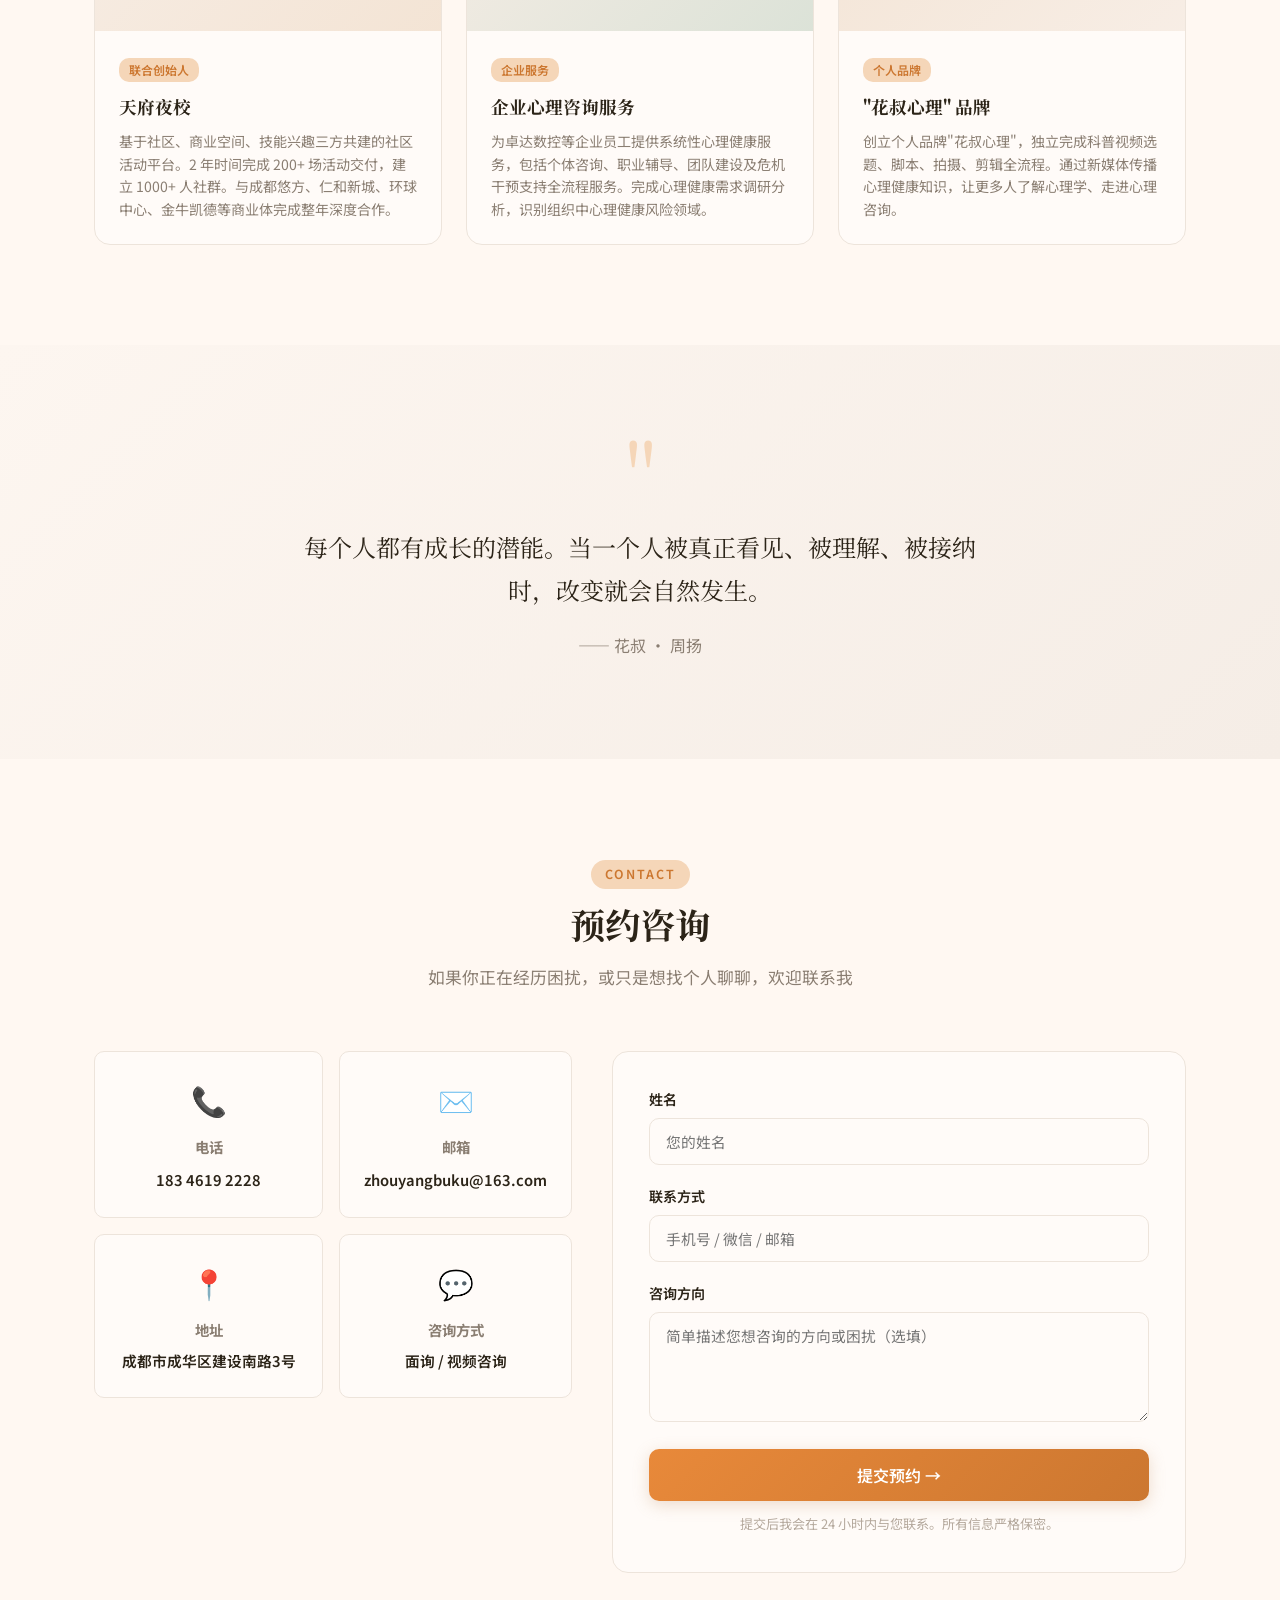
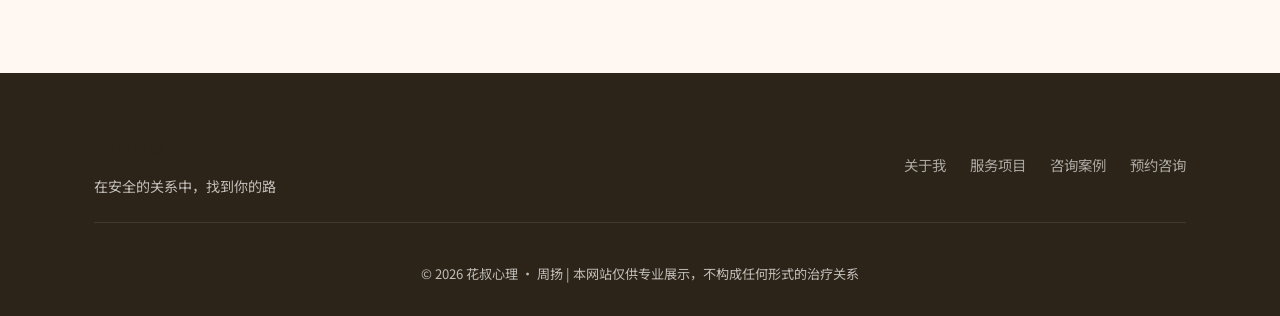
==== commit 20733bd9: "预约板块地址改为成华区建设南路3号" ====
--- a/index.html
+++ b/index.html
@@ -441,7 +441,7 @@
                     <div class="contact-card">
                         <div class="contact-icon">📍</div>
                         <h4>地址</h4>
-                        <p>四川 · 成都（具体地址预约后告知）</p>
+                        <p>成都市成华区建设南路3号</p>
                     </div>
                     <div class="contact-card">
                         <div class="contact-icon">💬</div>
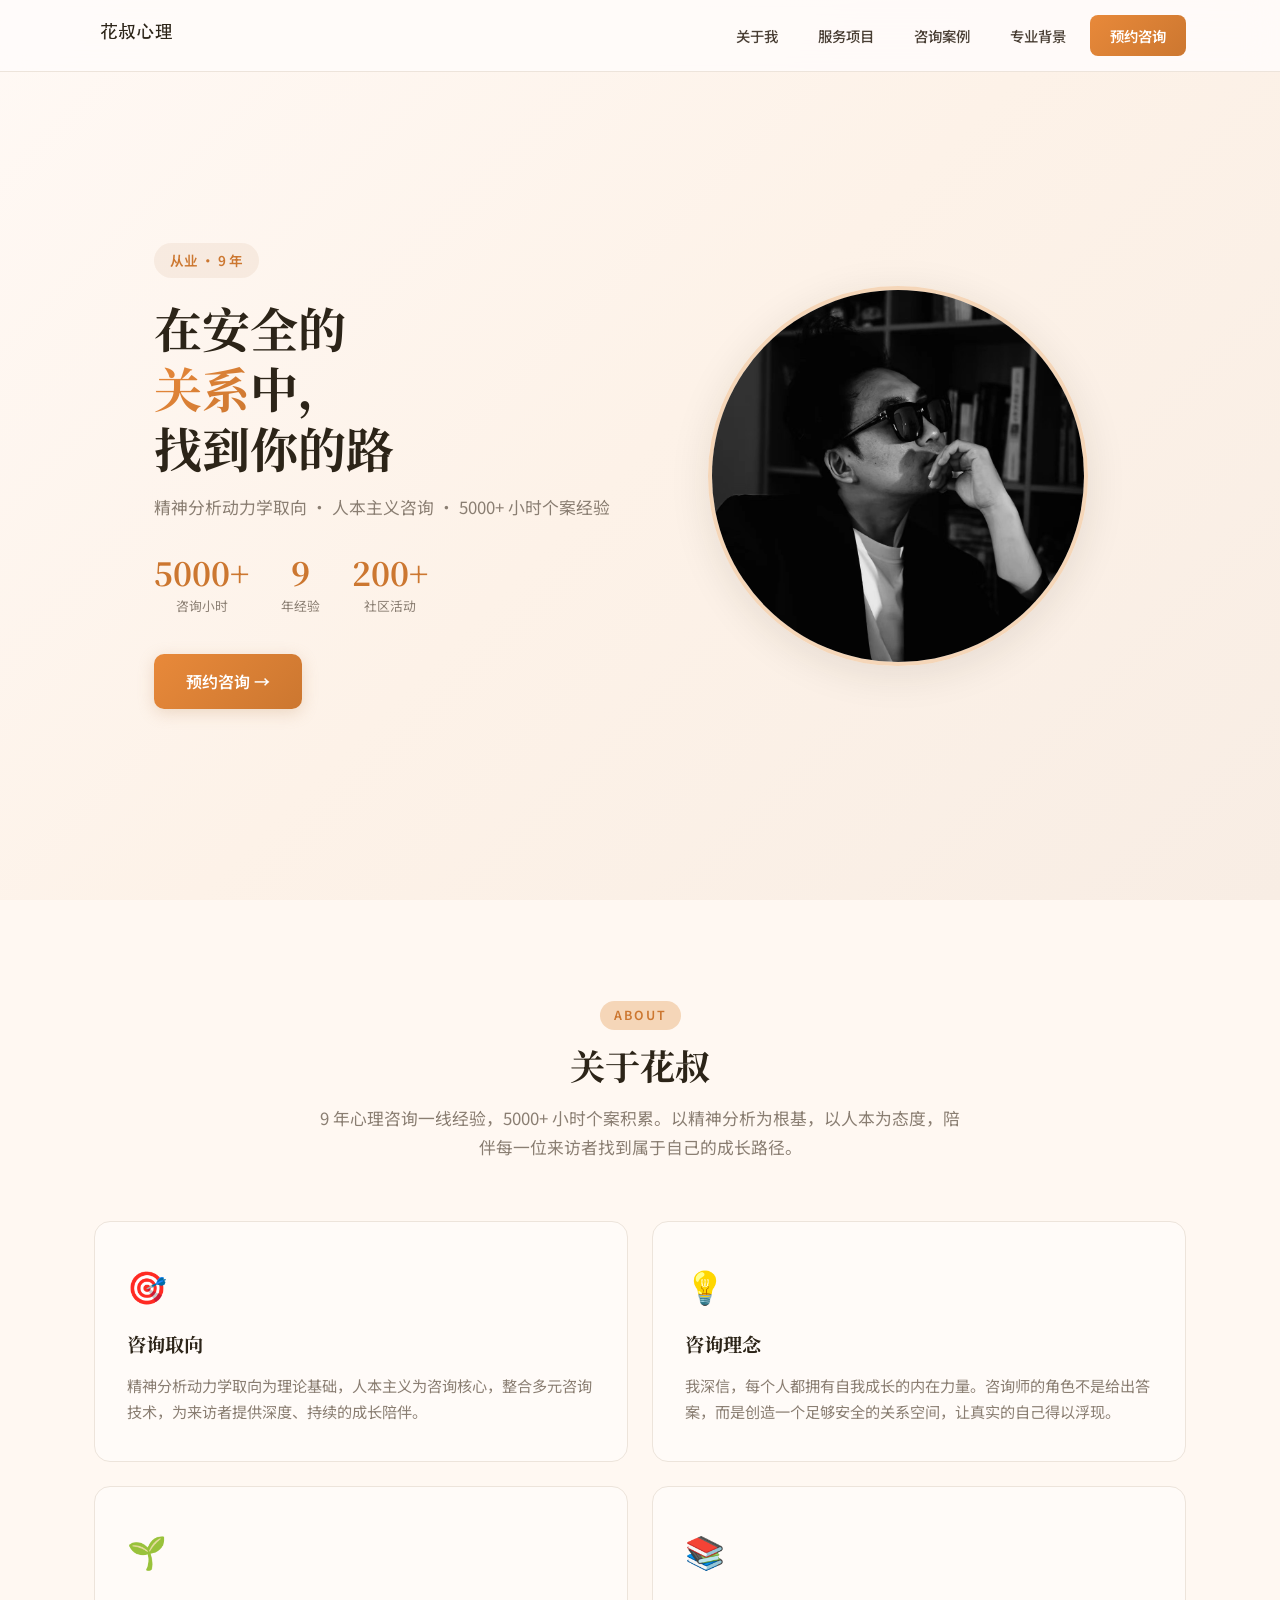
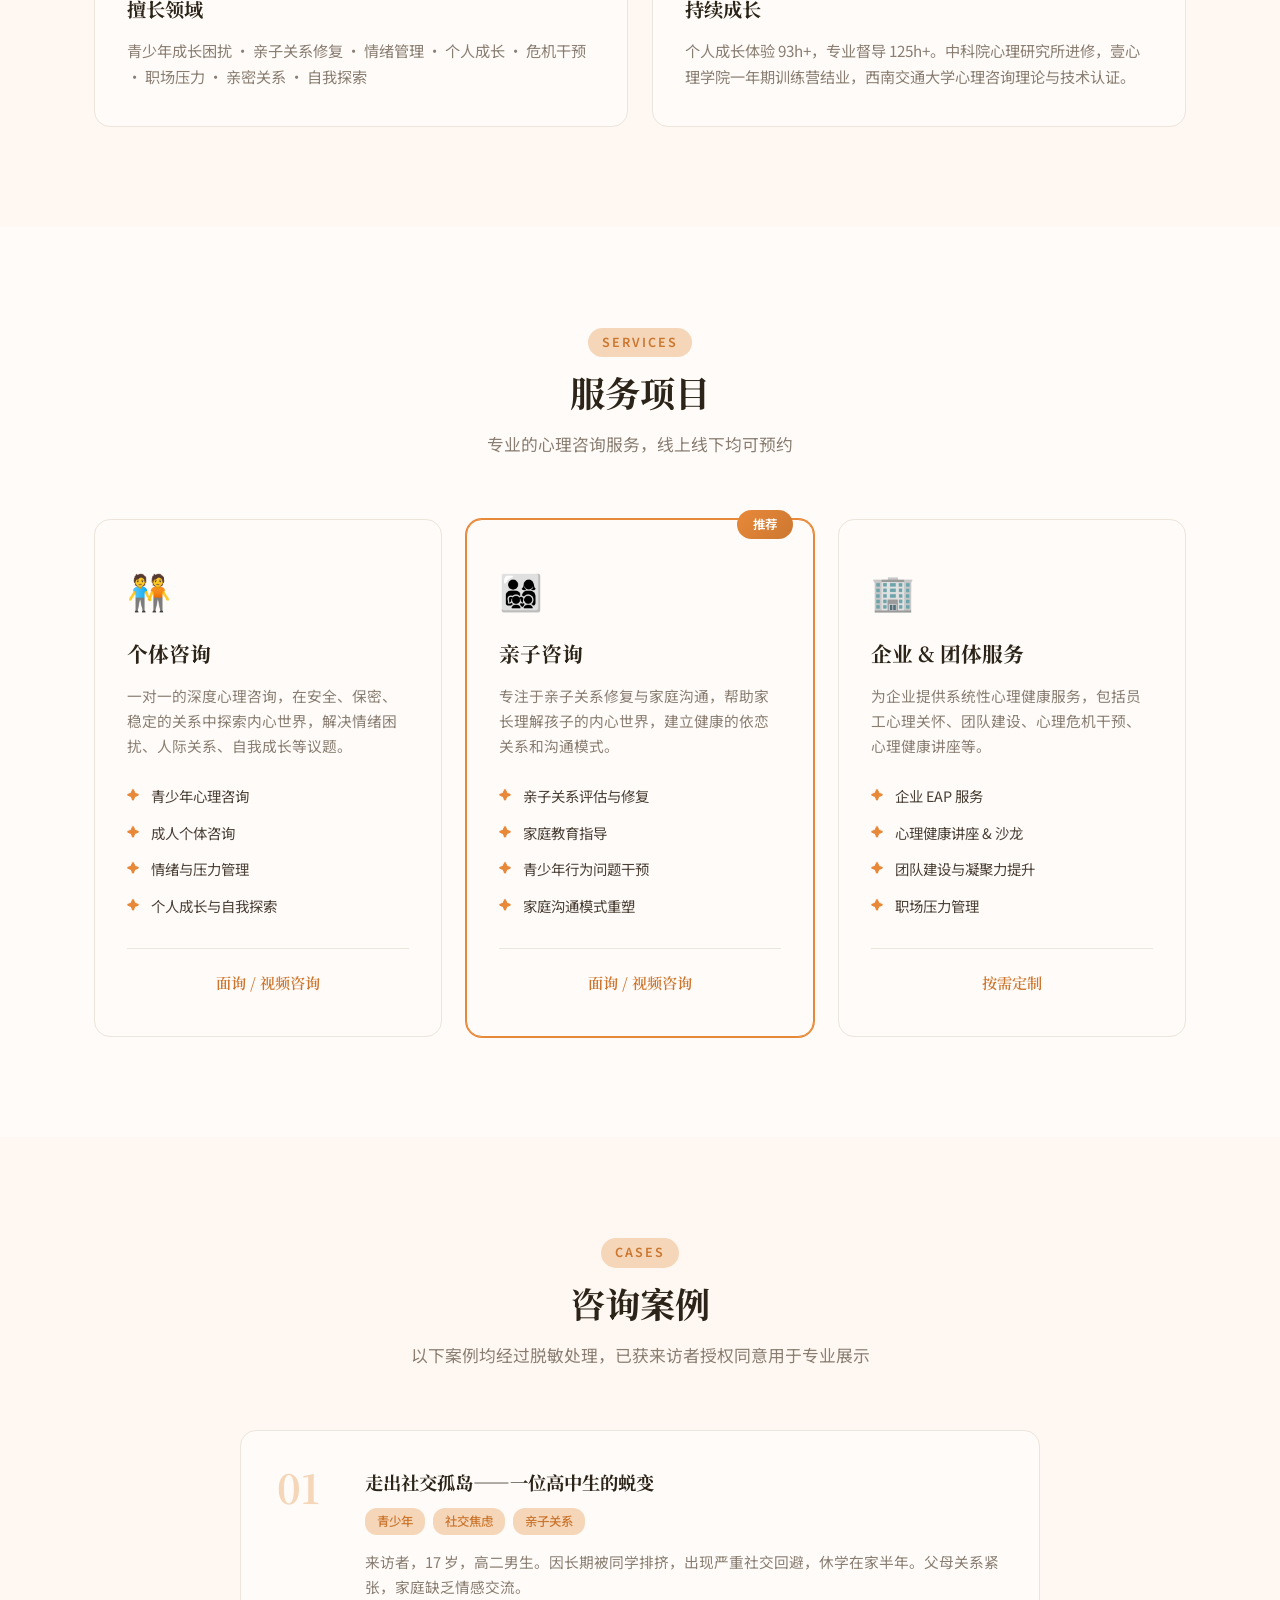
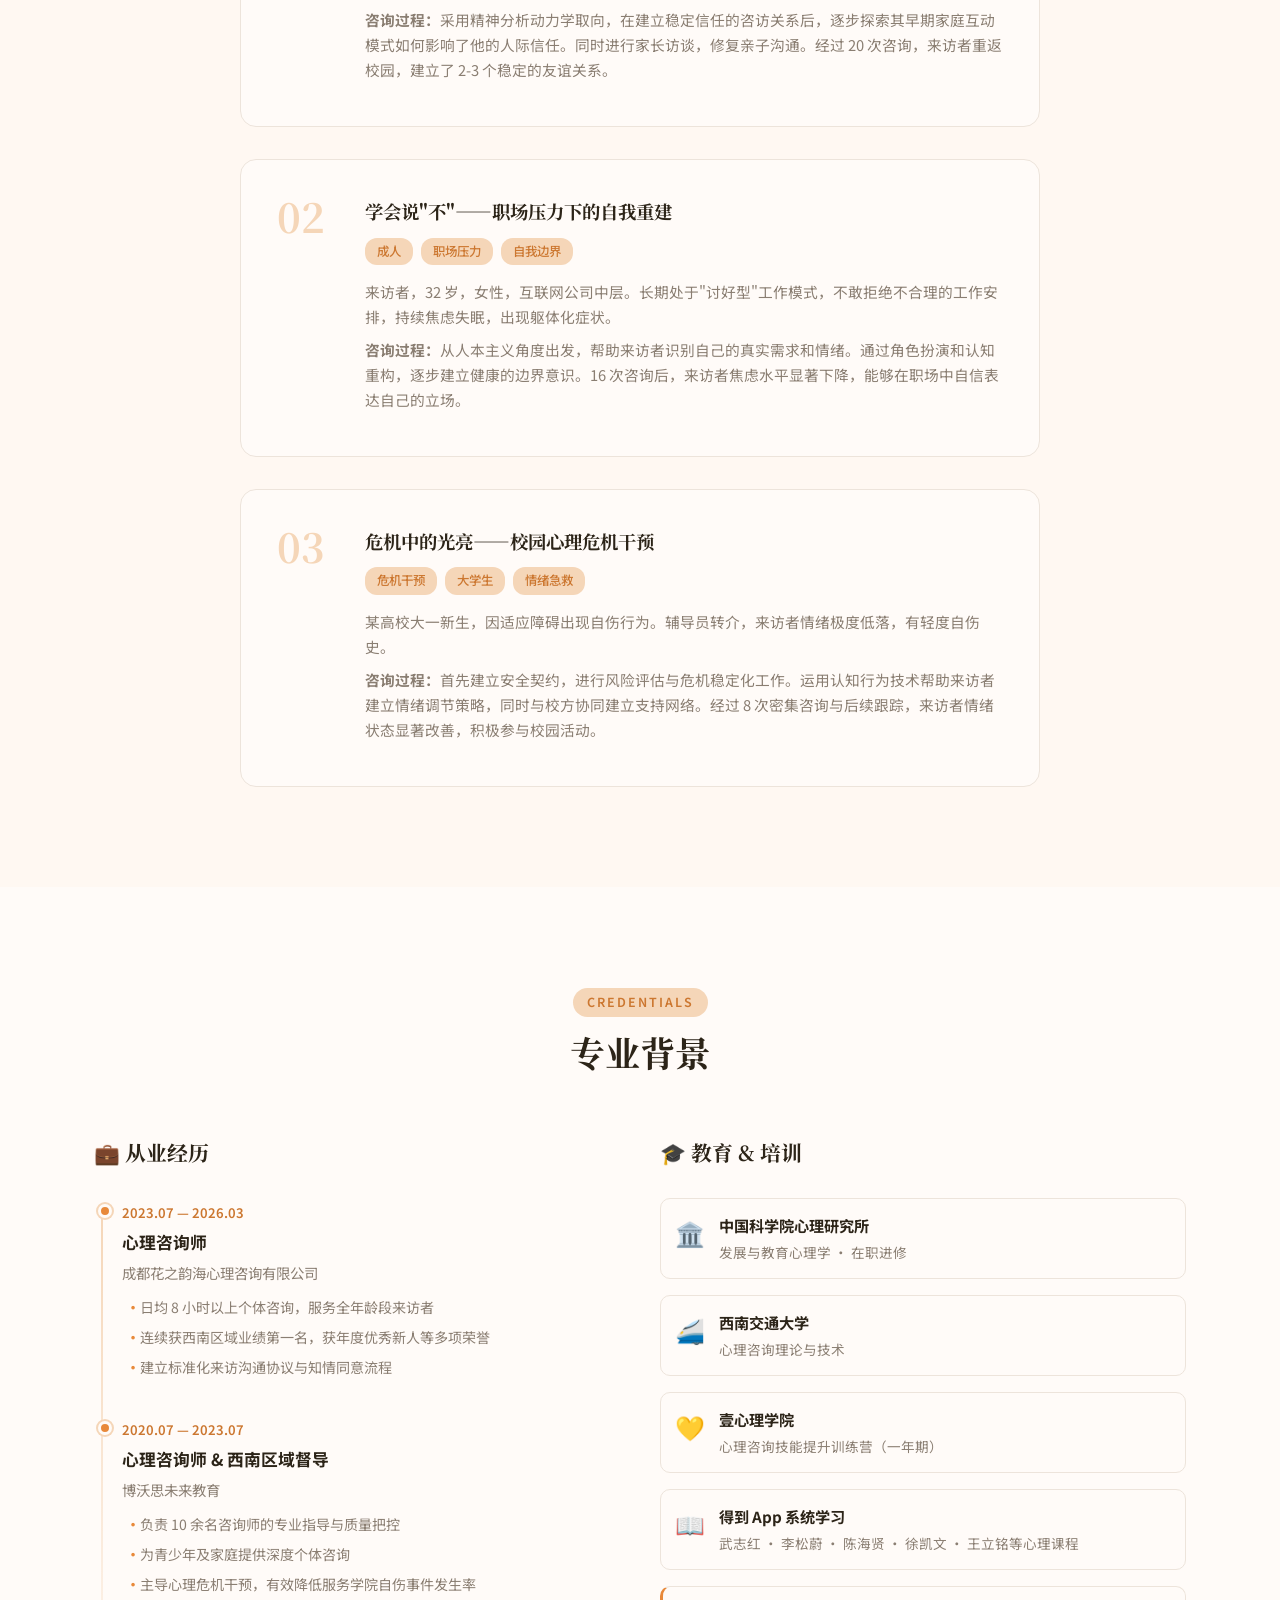
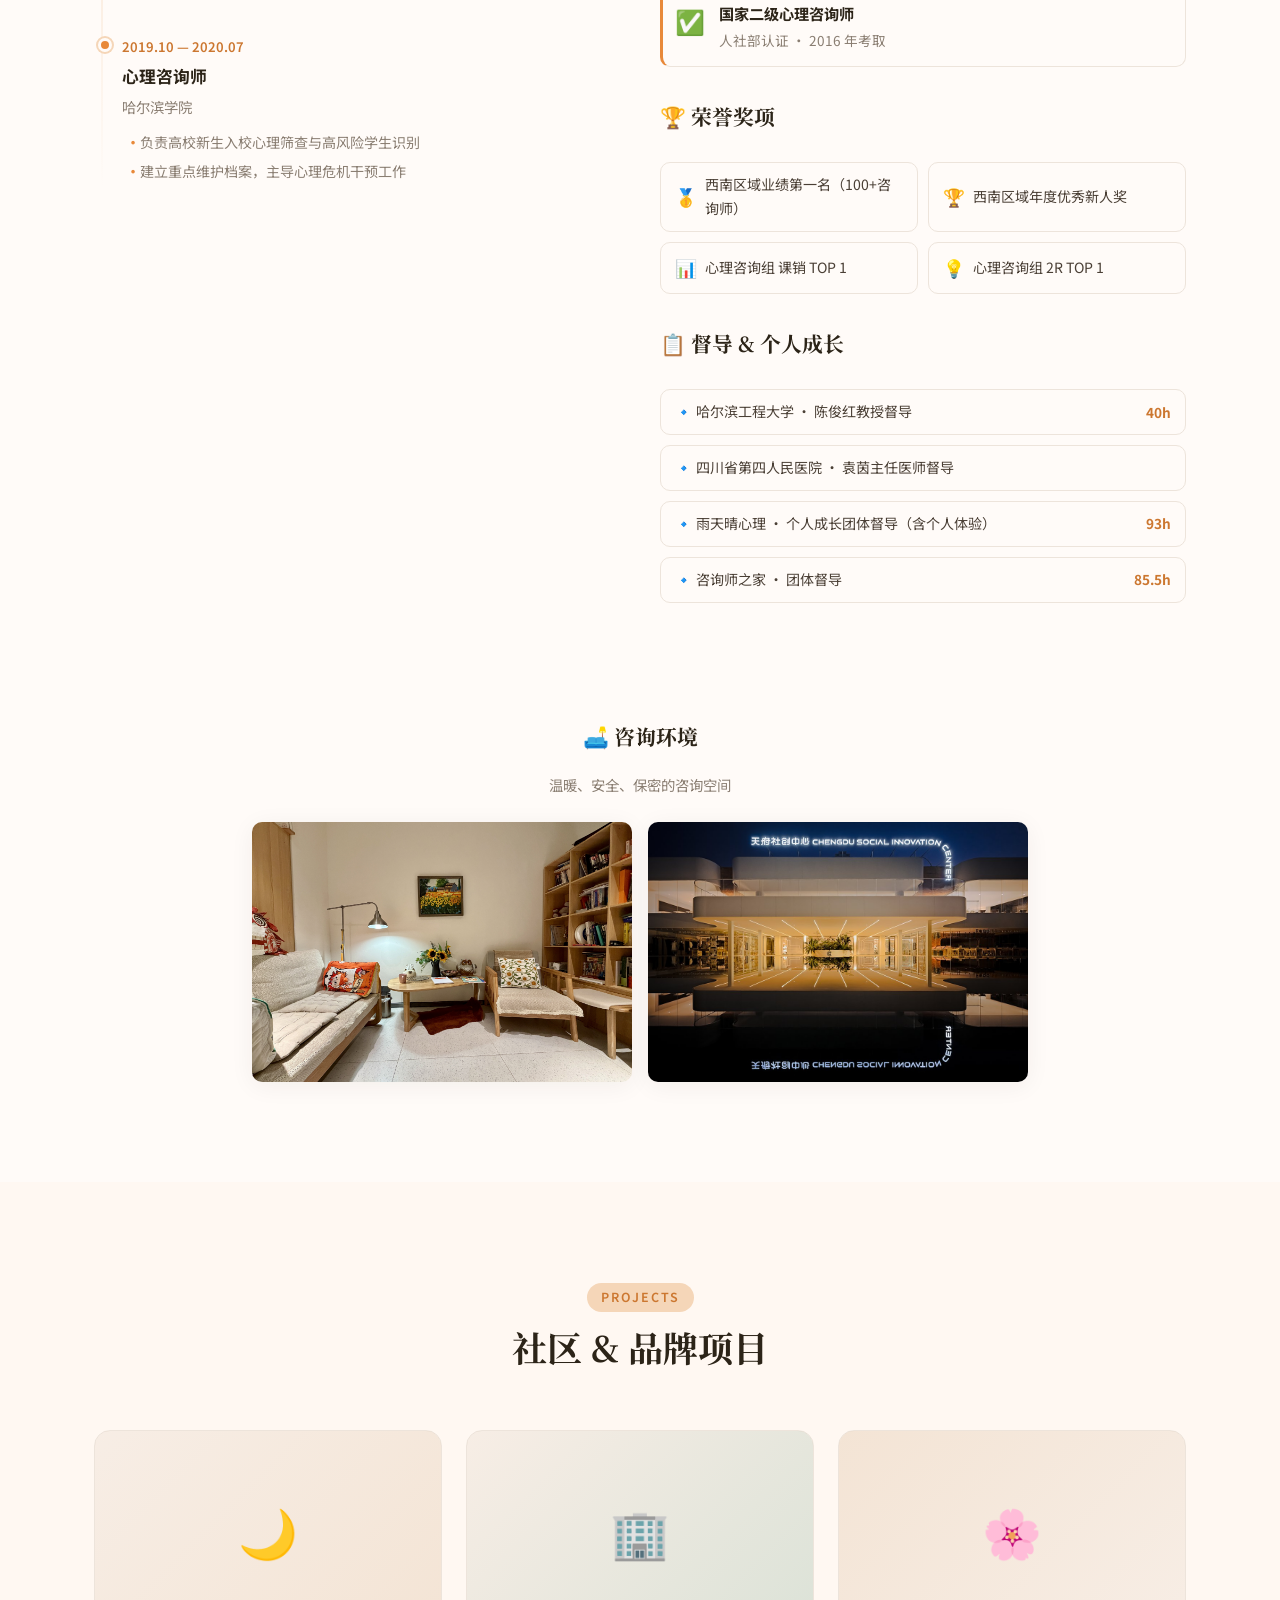
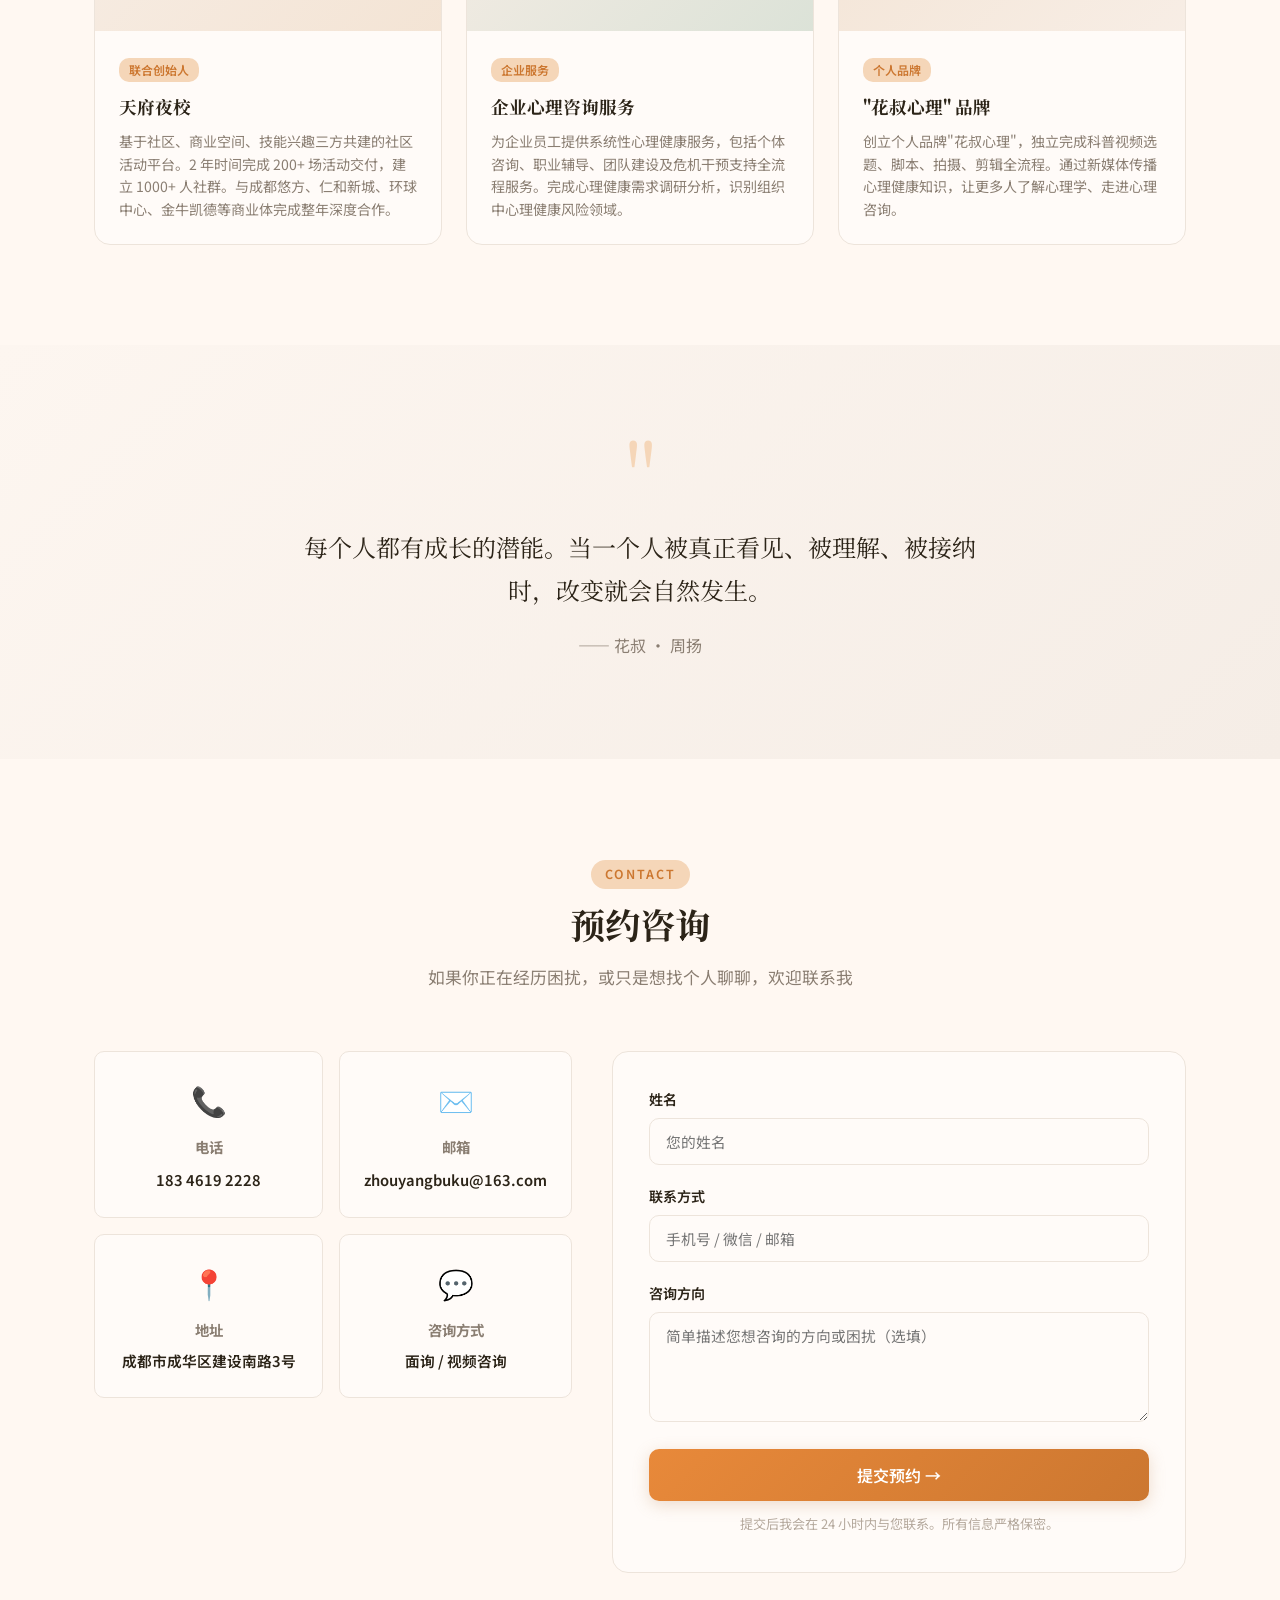
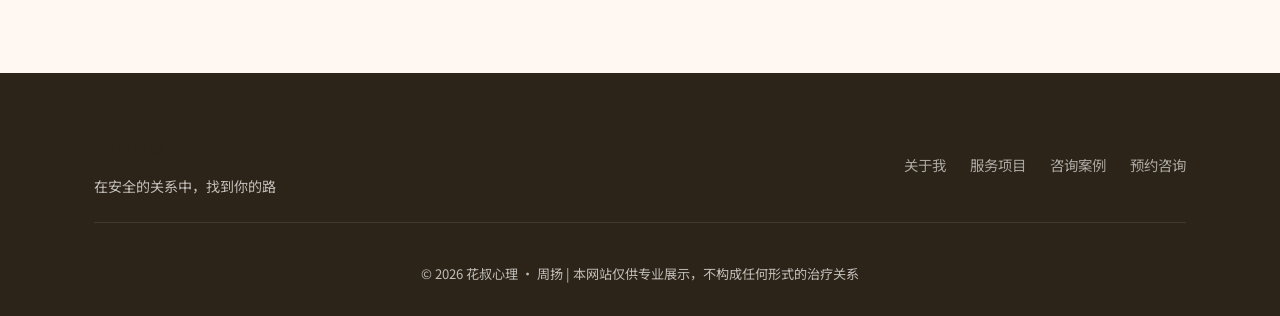
==== commit 3620bc3a: "remove 卓达数控 reference" ====
--- a/index.html
+++ b/index.html
@@ -390,7 +390,7 @@
                     <div class="project-info">
                         <div class="project-tag">企业服务</div>
                         <h3>企业心理咨询服务</h3>
-                        <p>为卓达数控等企业员工提供系统性心理健康服务，包括个体咨询、职业辅导、团队建设及危机干预支持全流程服务。完成心理健康需求调研分析，识别组织中心理健康风险领域。</p>
+                        <p>为企业员工提供系统性心理健康服务，包括个体咨询、职业辅导、团队建设及危机干预支持全流程服务。完成心理健康需求调研分析，识别组织中心理健康风险领域。</p>
                     </div>
                 </div>
                 <div class="project-card">
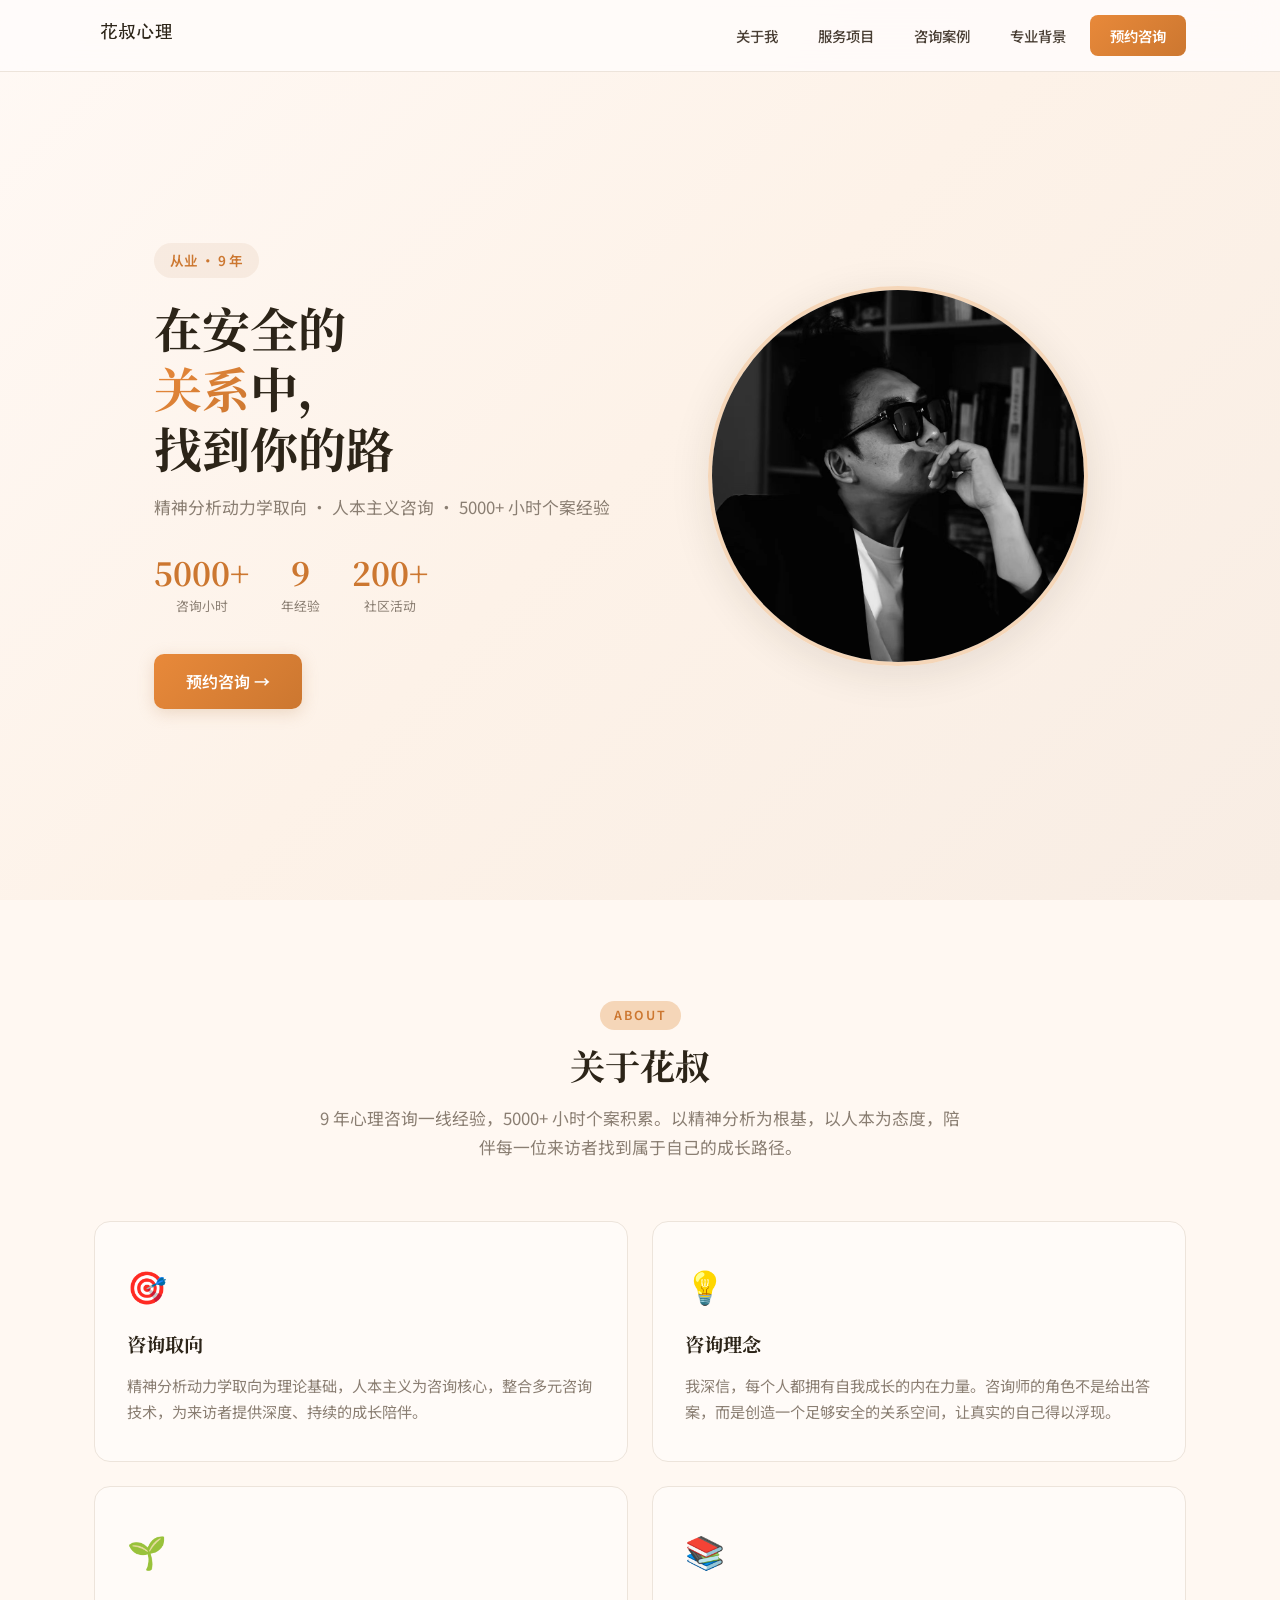
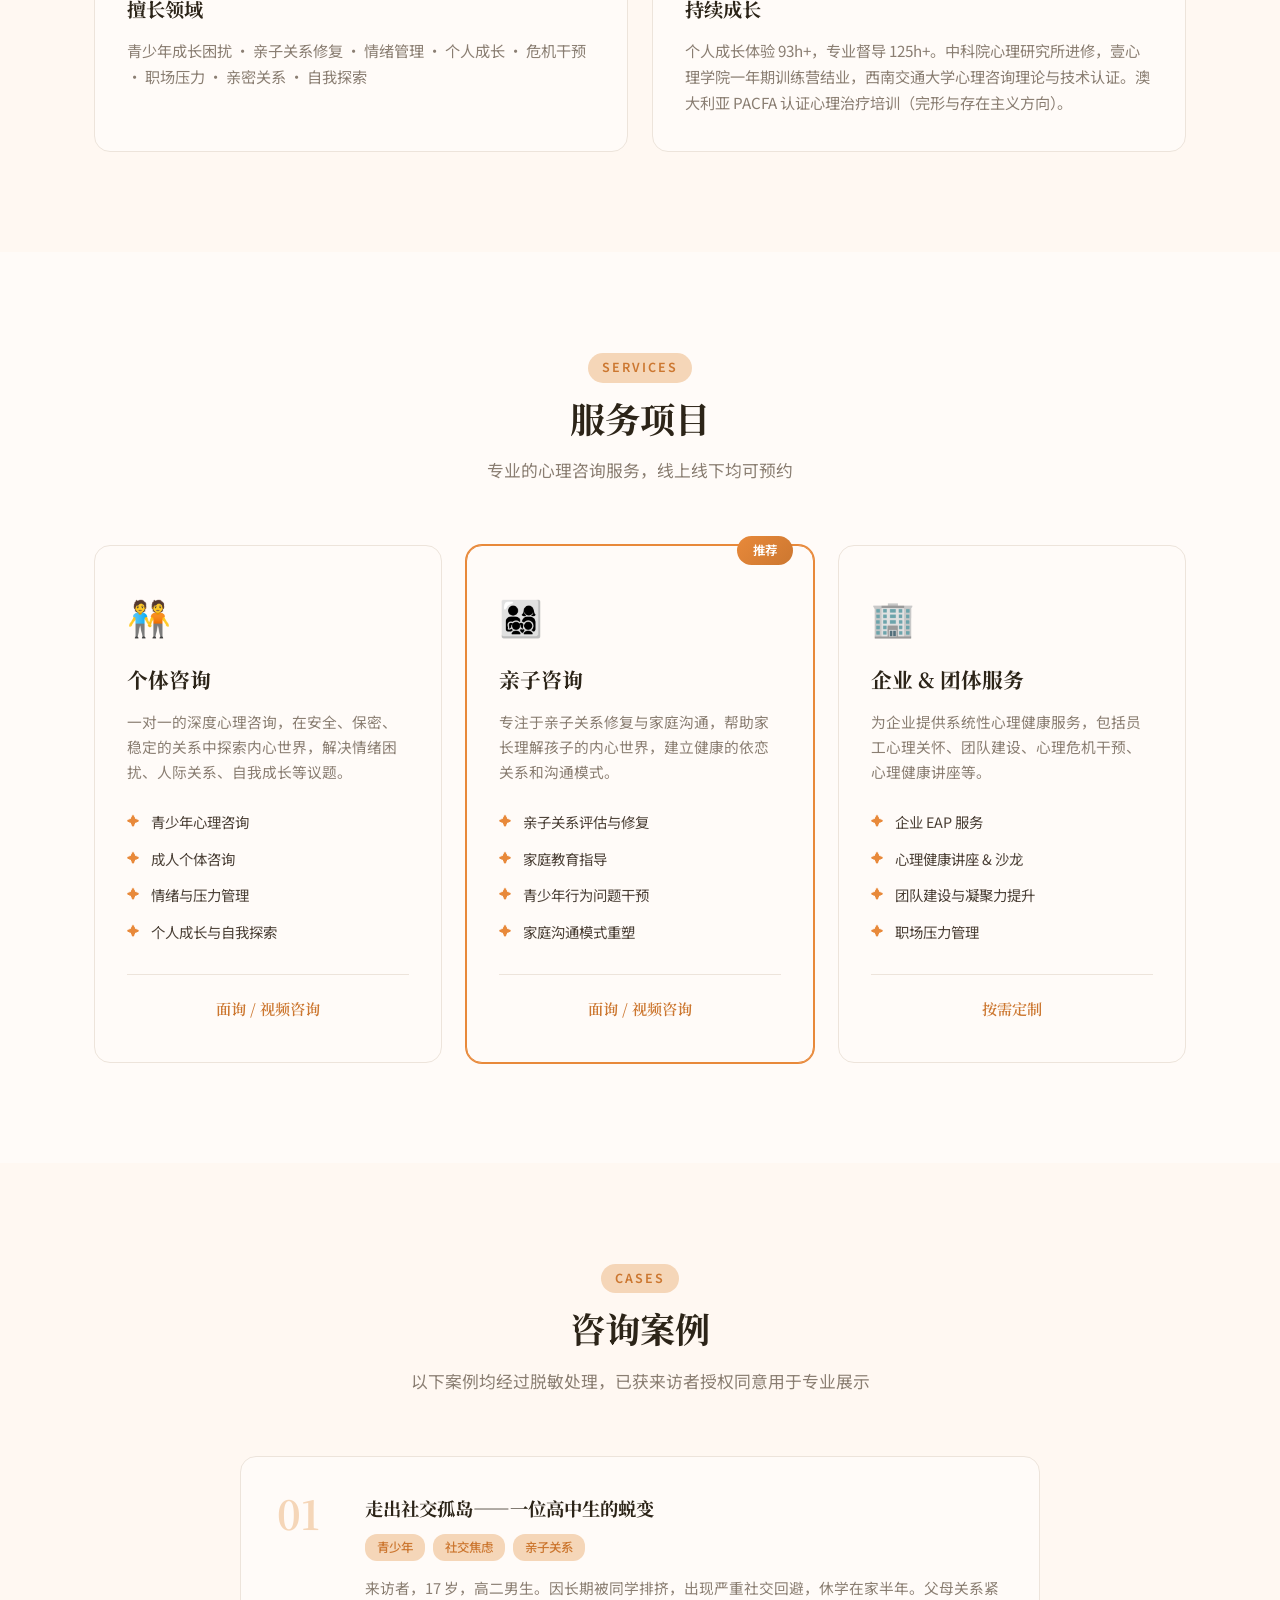
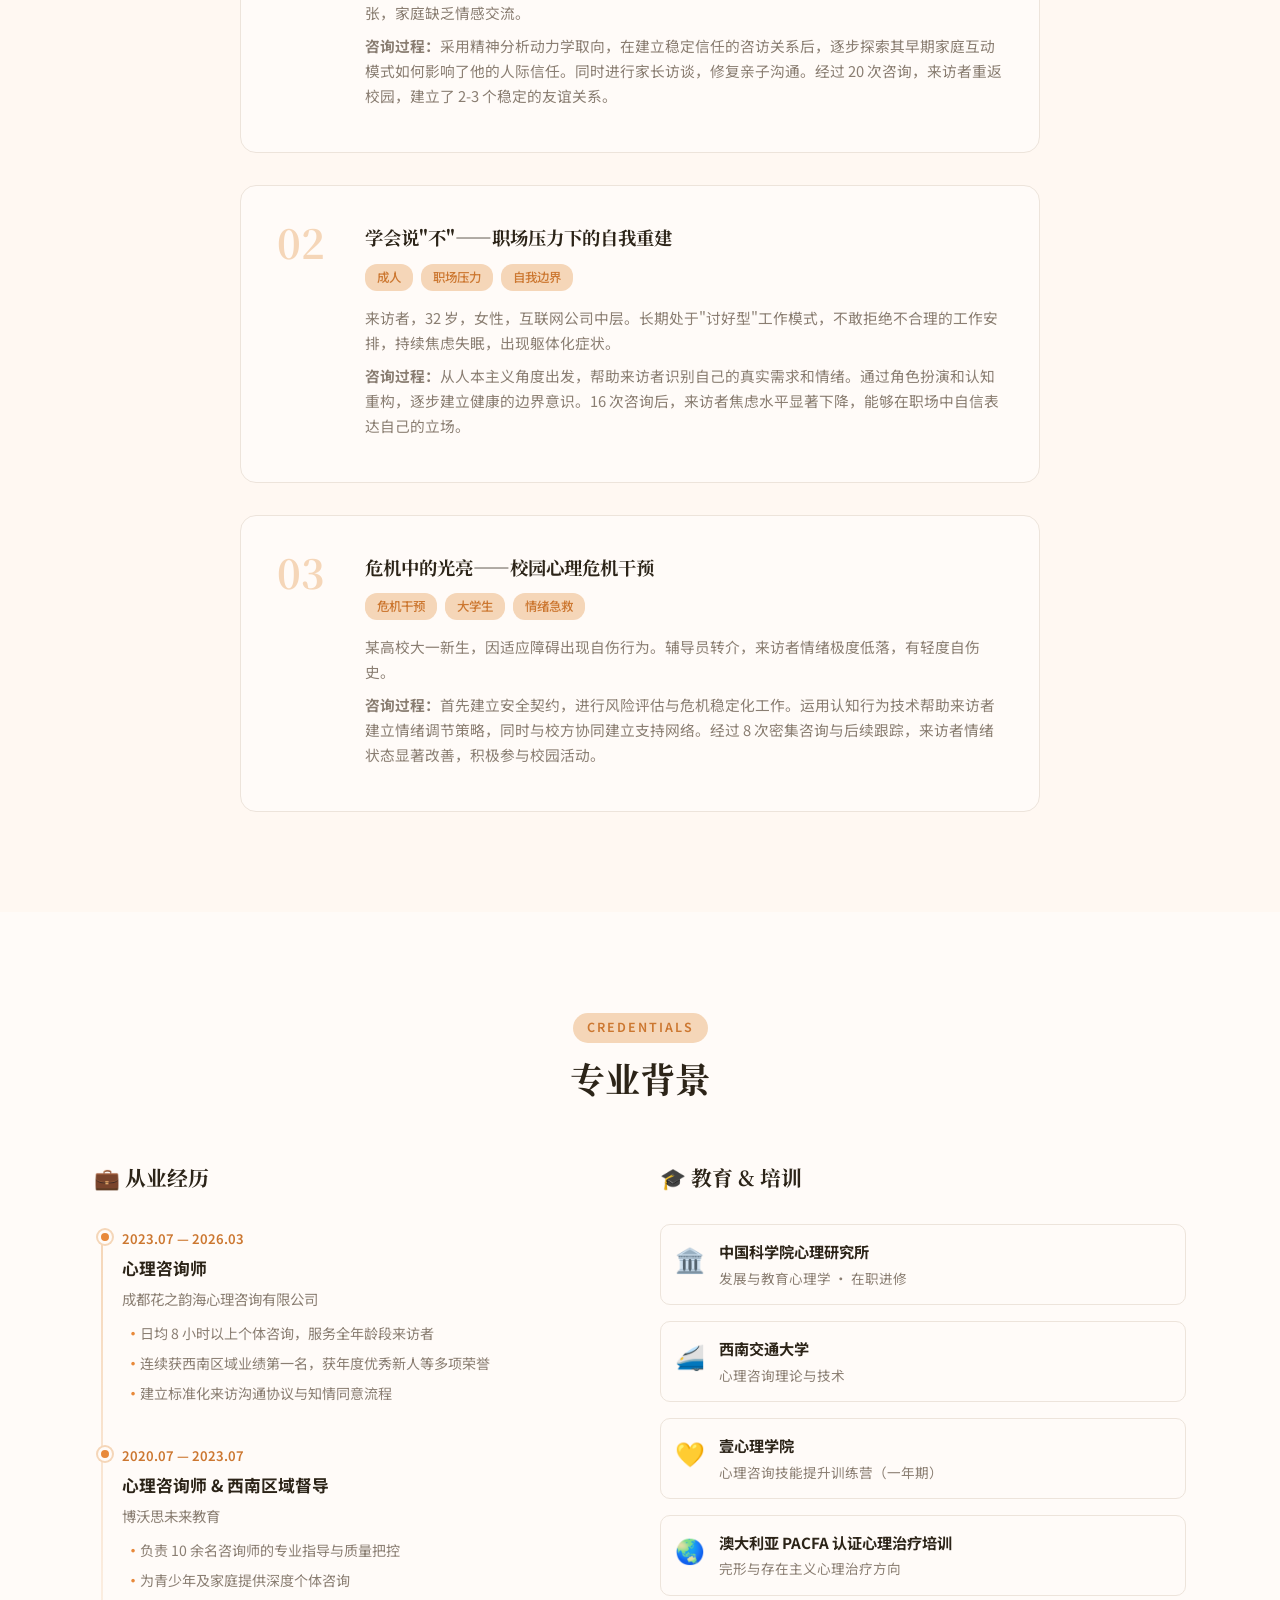
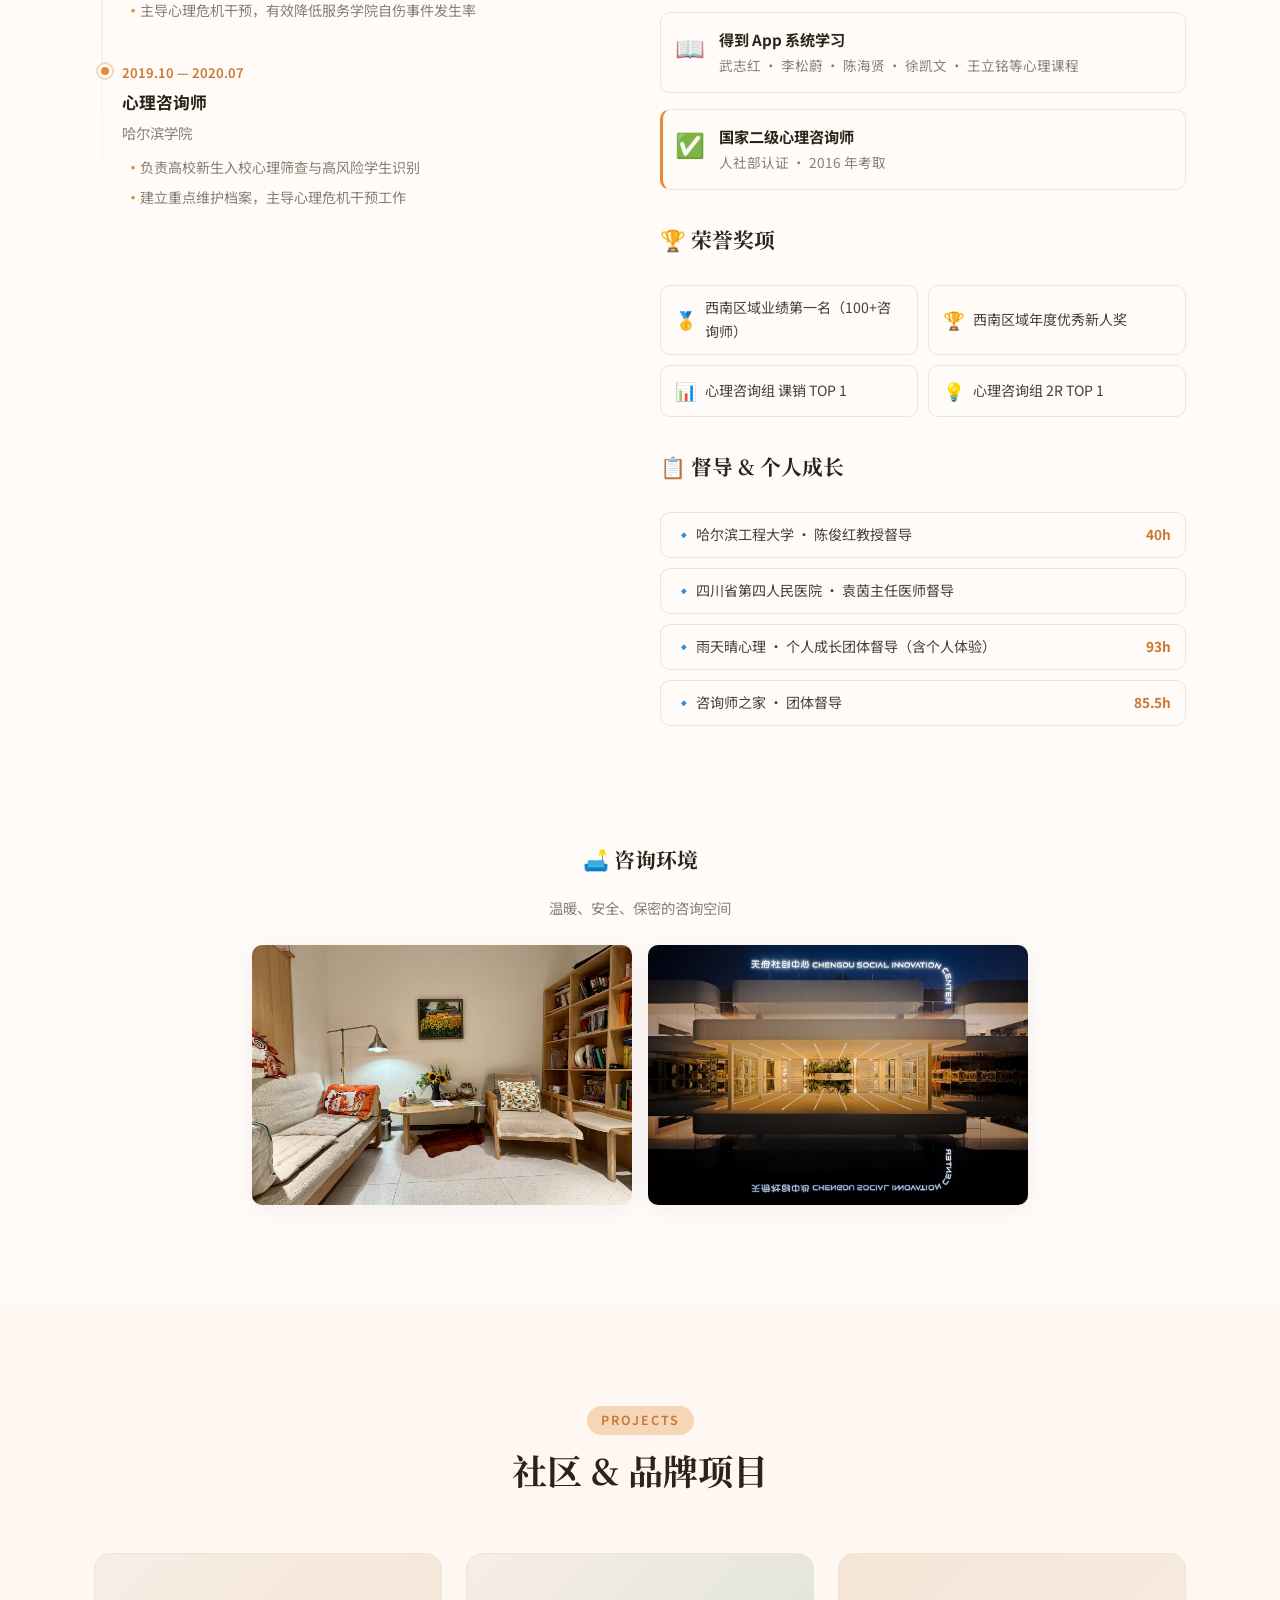
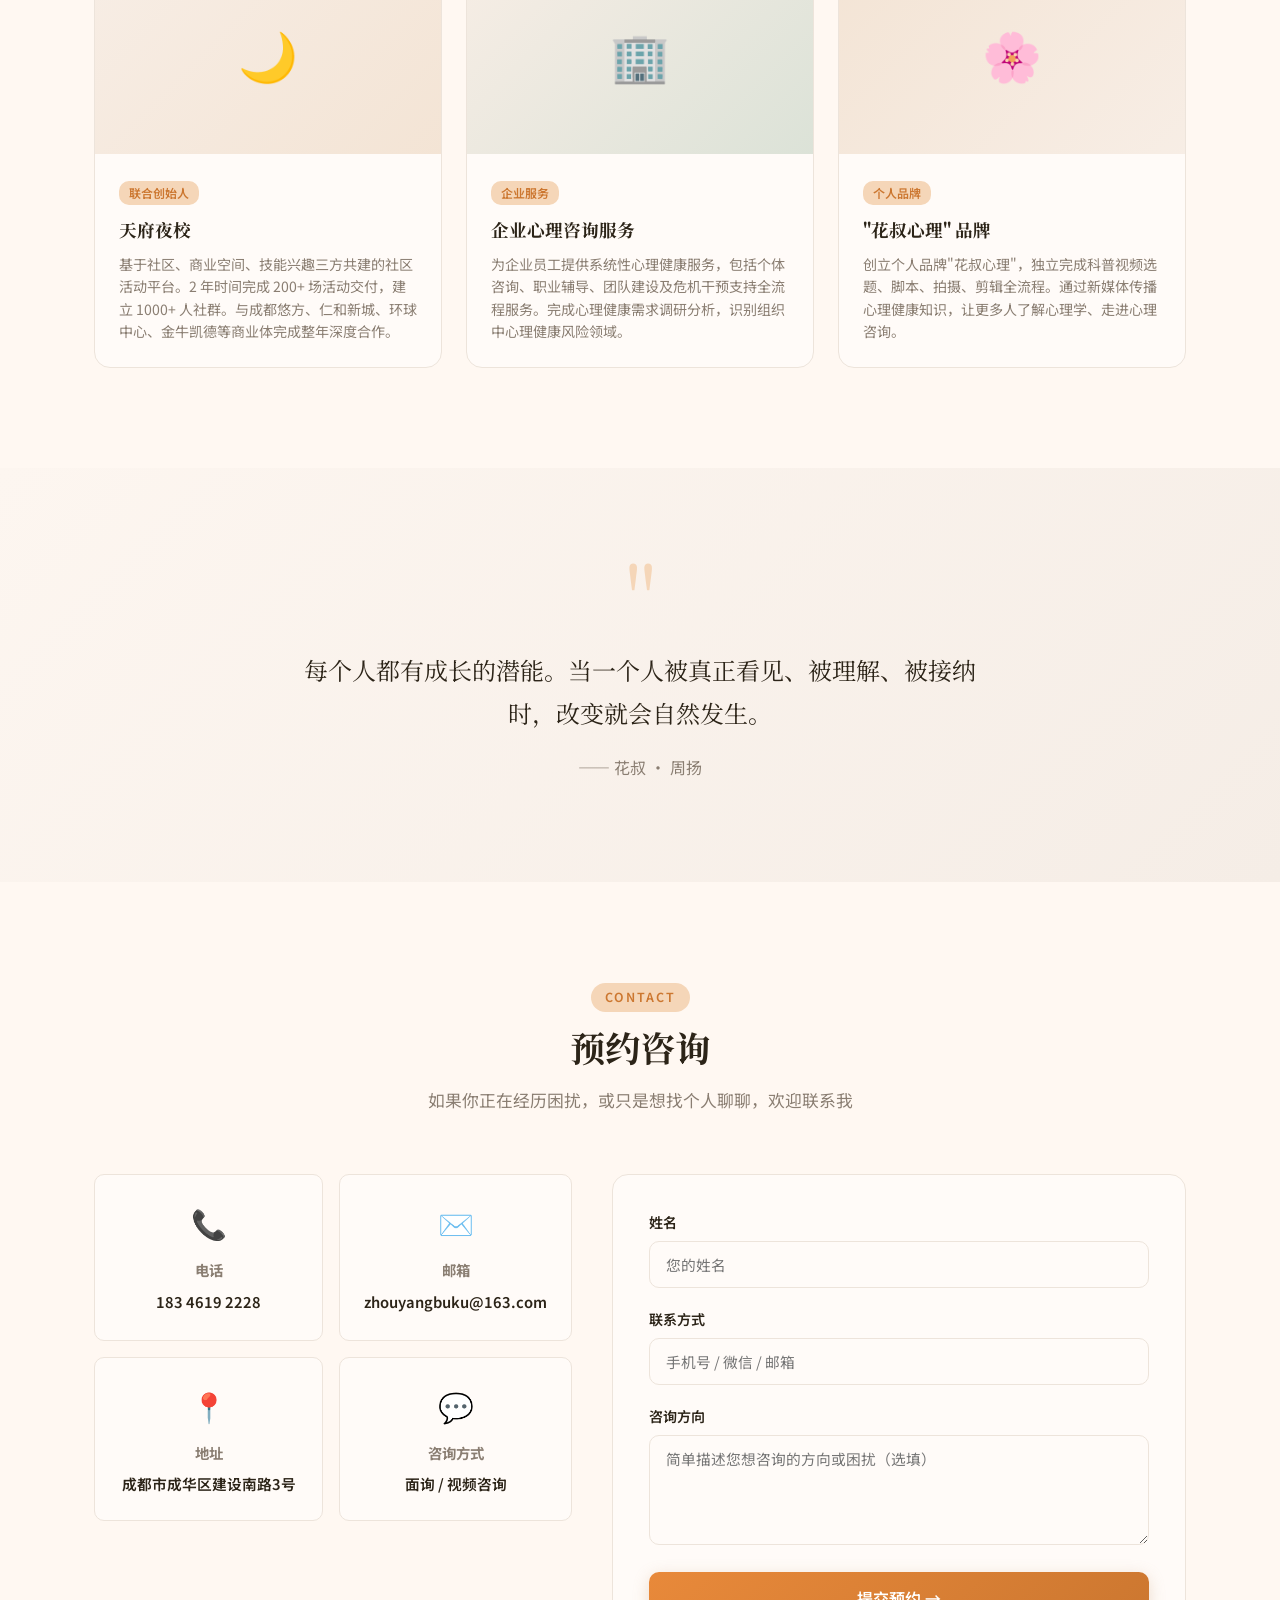
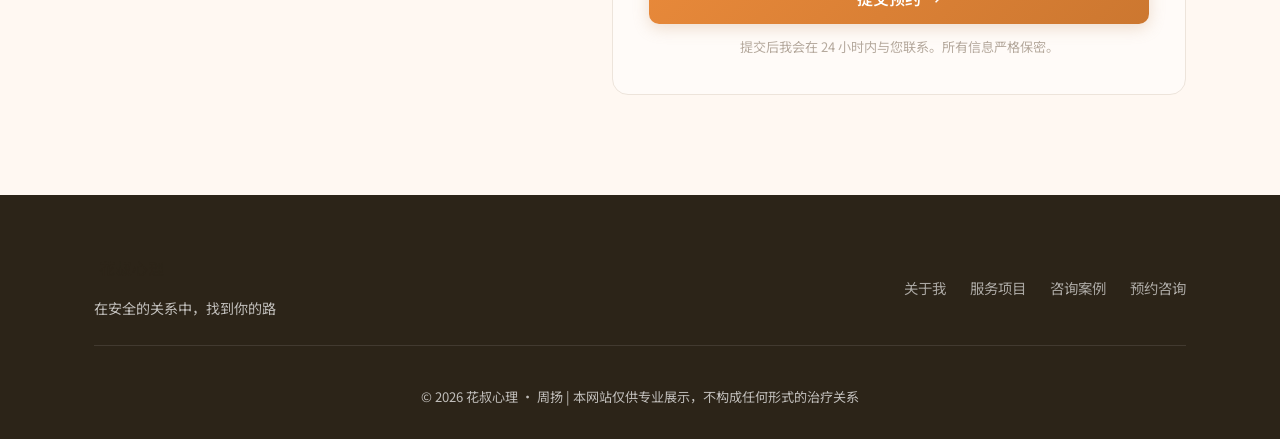
==== commit 3e8be05c: "add PACFA training to education and continuous growth" ====
--- a/index.html
+++ b/index.html
@@ -93,7 +93,7 @@
                 <div class="about-card">
                     <div class="about-card-icon">📚</div>
                     <h3>持续成长</h3>
-                    <p>个人成长体验 93h+，专业督导 125h+。中科院心理研究所进修，壹心理学院一年期训练营结业，西南交通大学心理咨询理论与技术认证。</p>
+                    <p>个人成长体验 93h+，专业督导 125h+。中科院心理研究所进修，壹心理学院一年期训练营结业，西南交通大学心理咨询理论与技术认证。澳大利亚 PACFA 认证心理治疗培训（完形与存在主义方向）。</p>
                 </div>
             </div>
         </div>
@@ -289,6 +289,13 @@
                             </div>
                         </div>
                         <div class="cred-item">
+                            <div class="cred-icon">🌏</div>
+                            <div>
+                                <h4>澳大利亚 PACFA 认证心理治疗培训</h4>
+                                <p>完形与存在主义心理治疗方向</p>
+                            </div>
+                        </div>
+                        <div class="cred-item">
                             <div class="cred-icon">📖</div>
                             <div>
                                 <h4>得到 App 系统学习</h4>
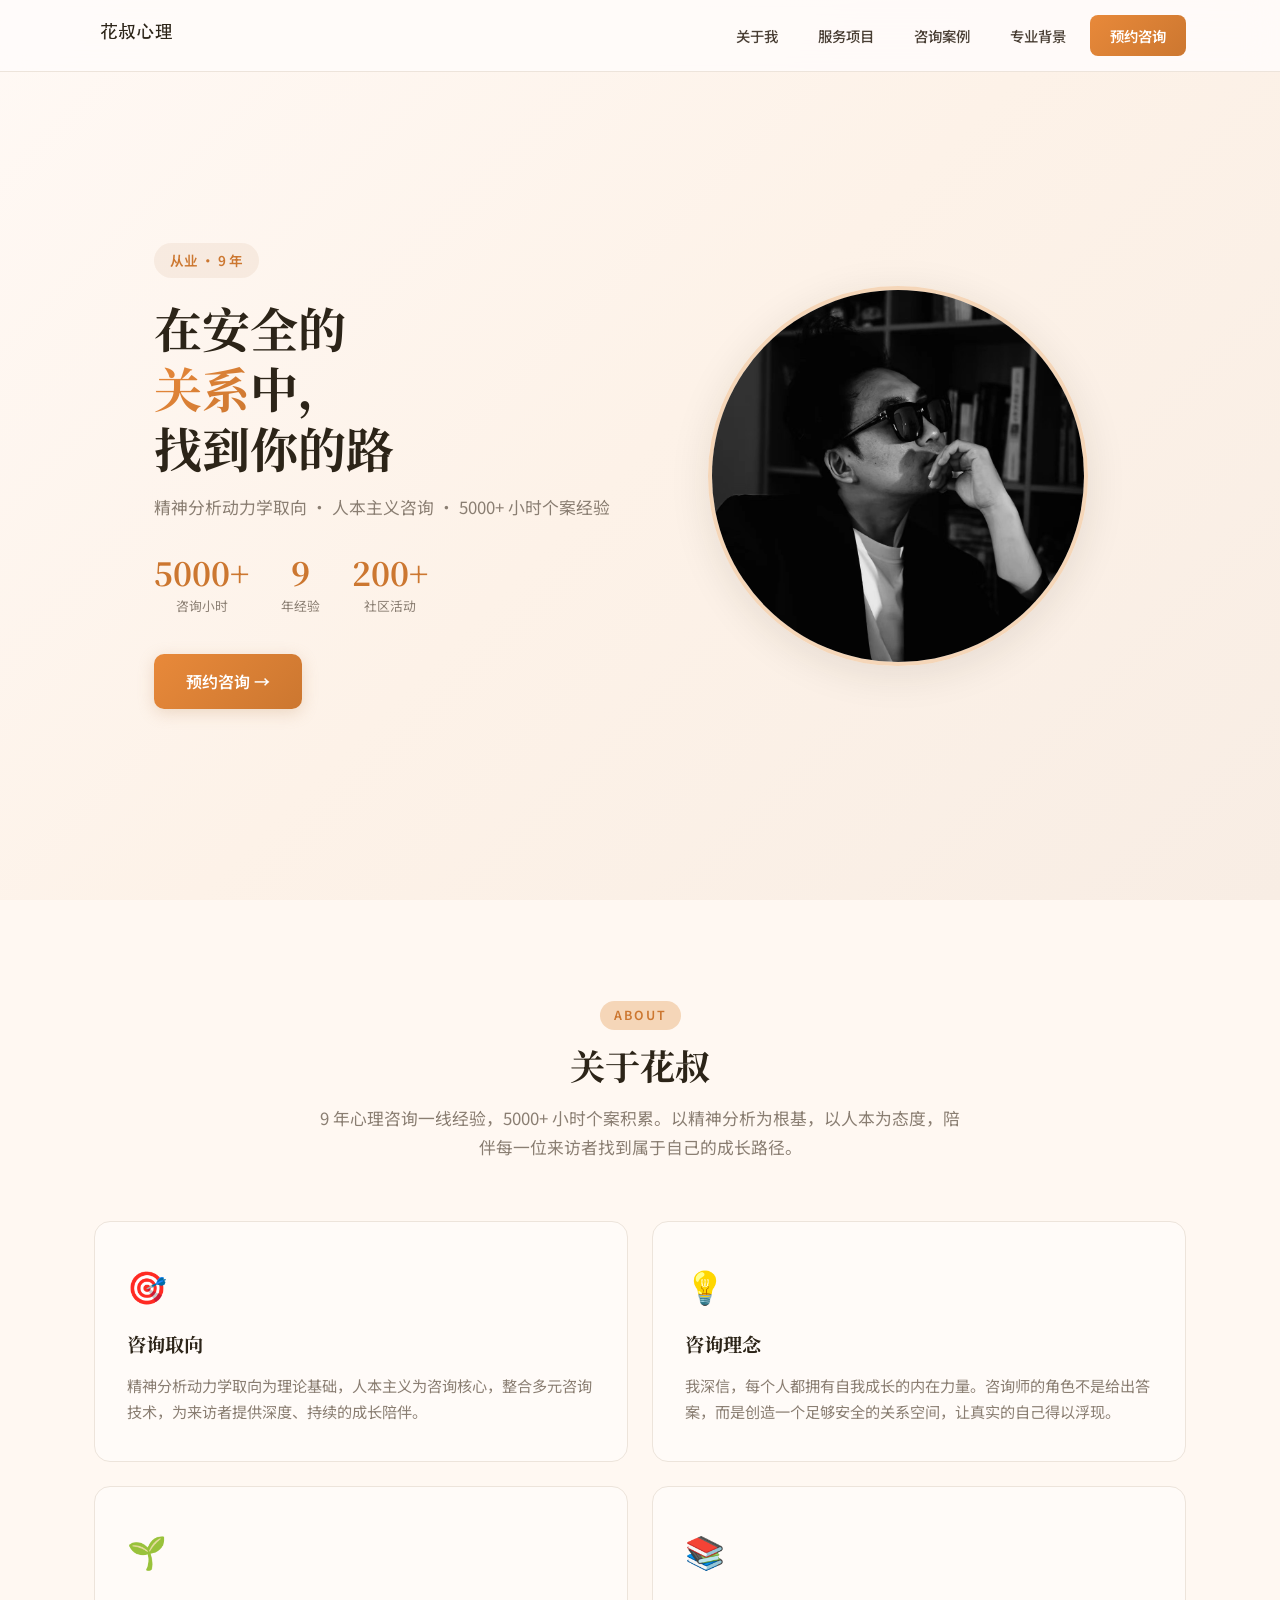
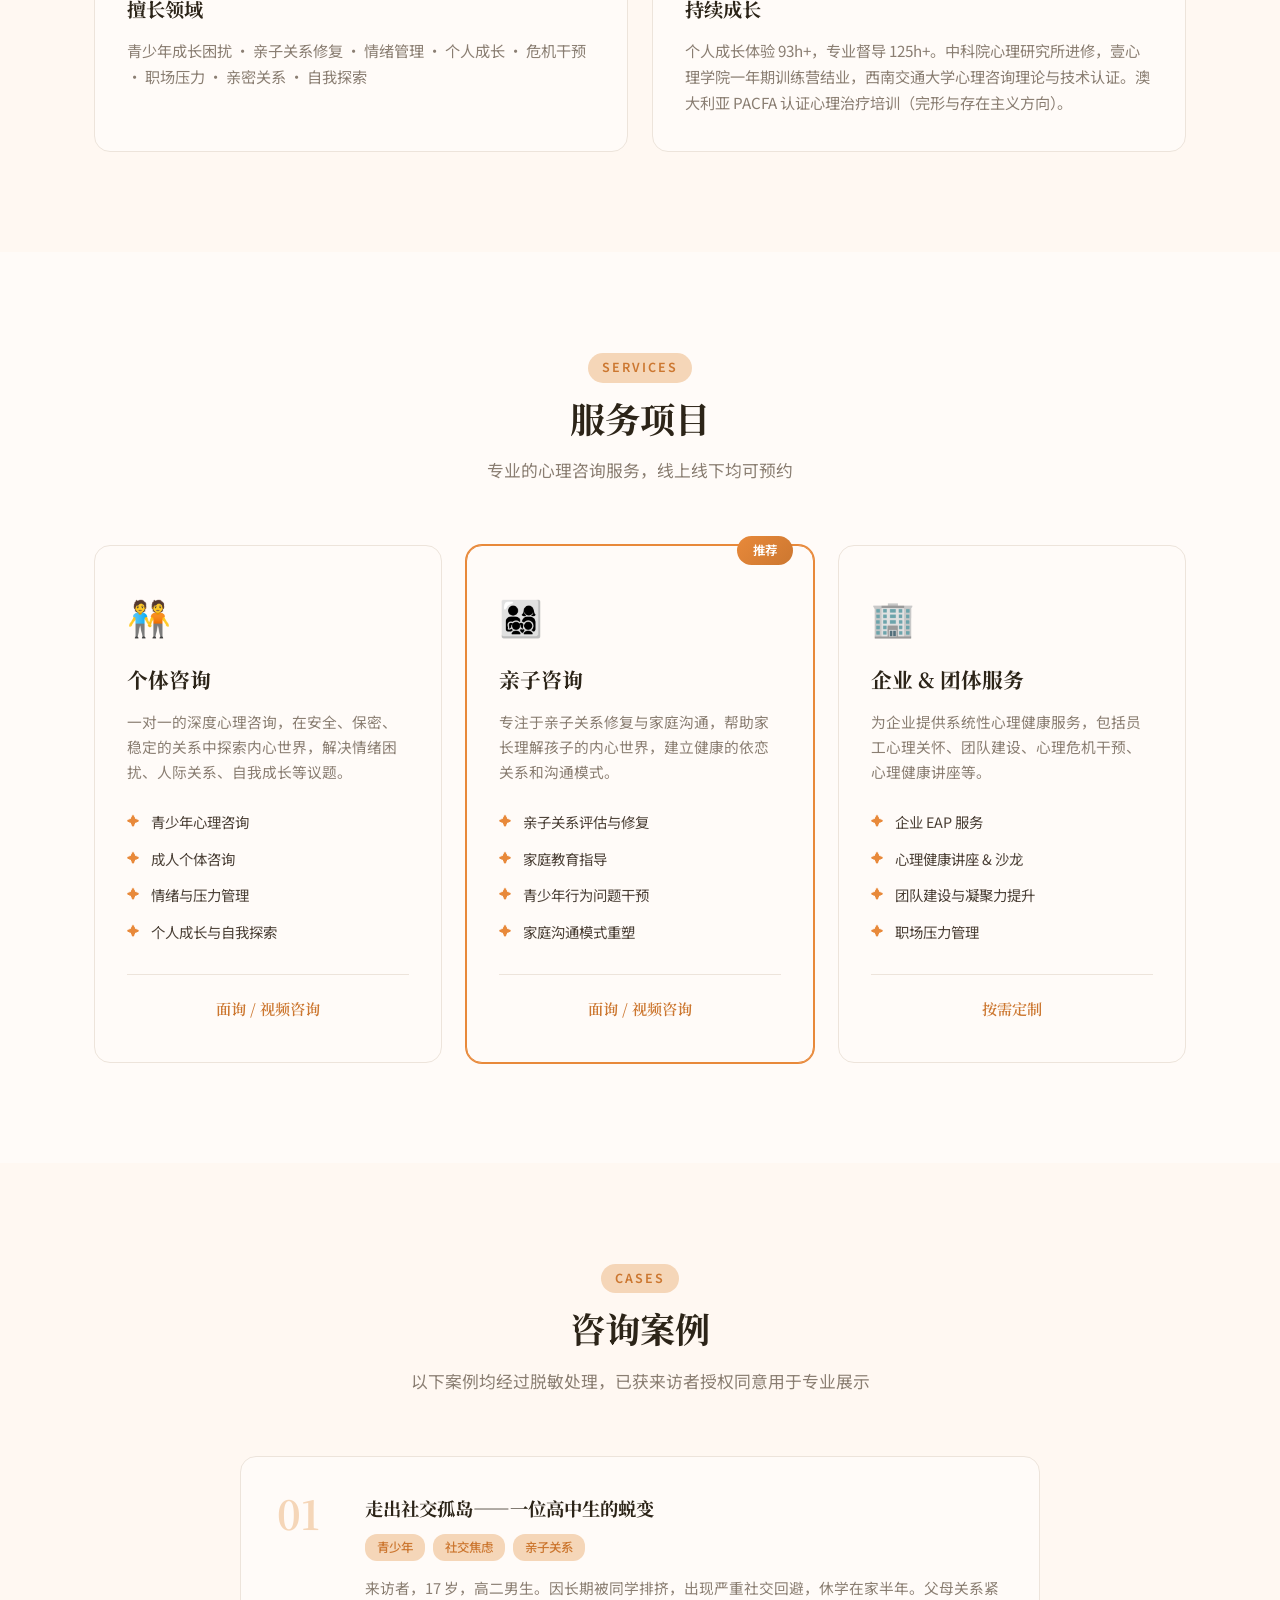
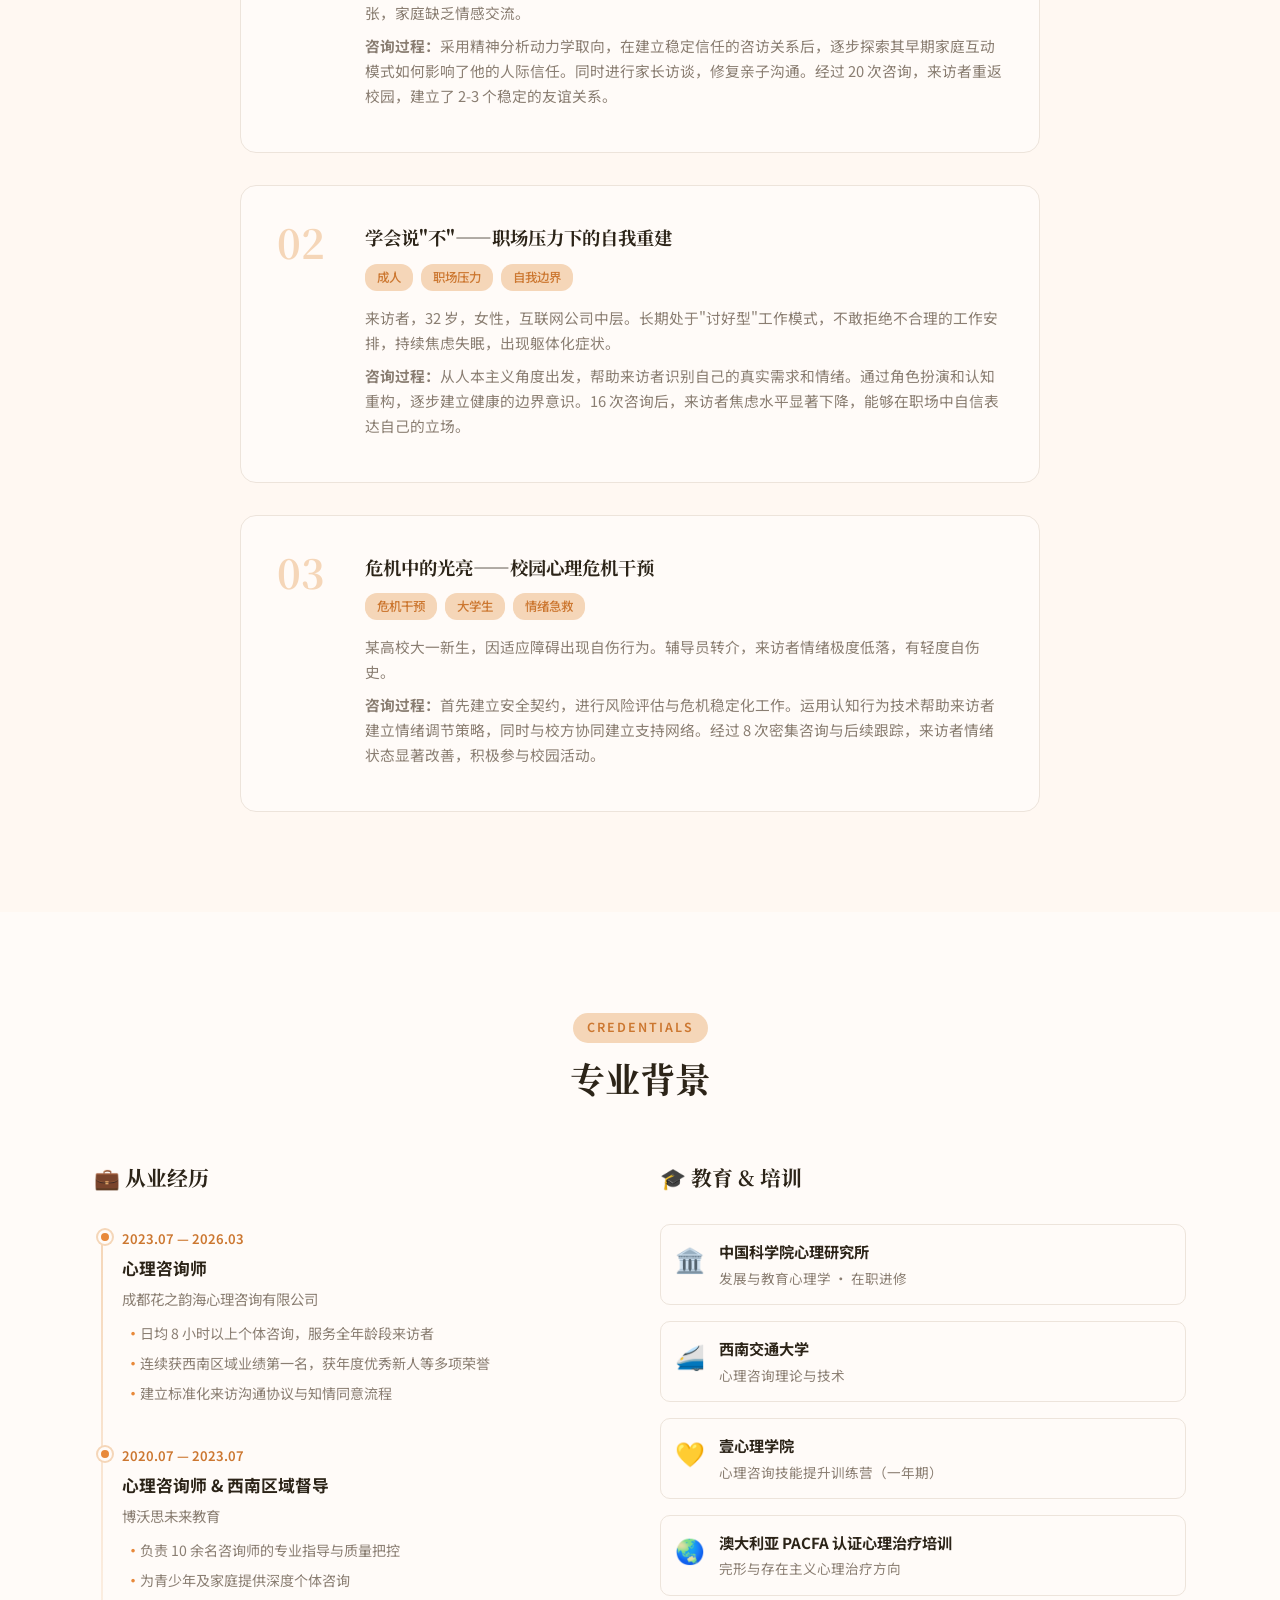
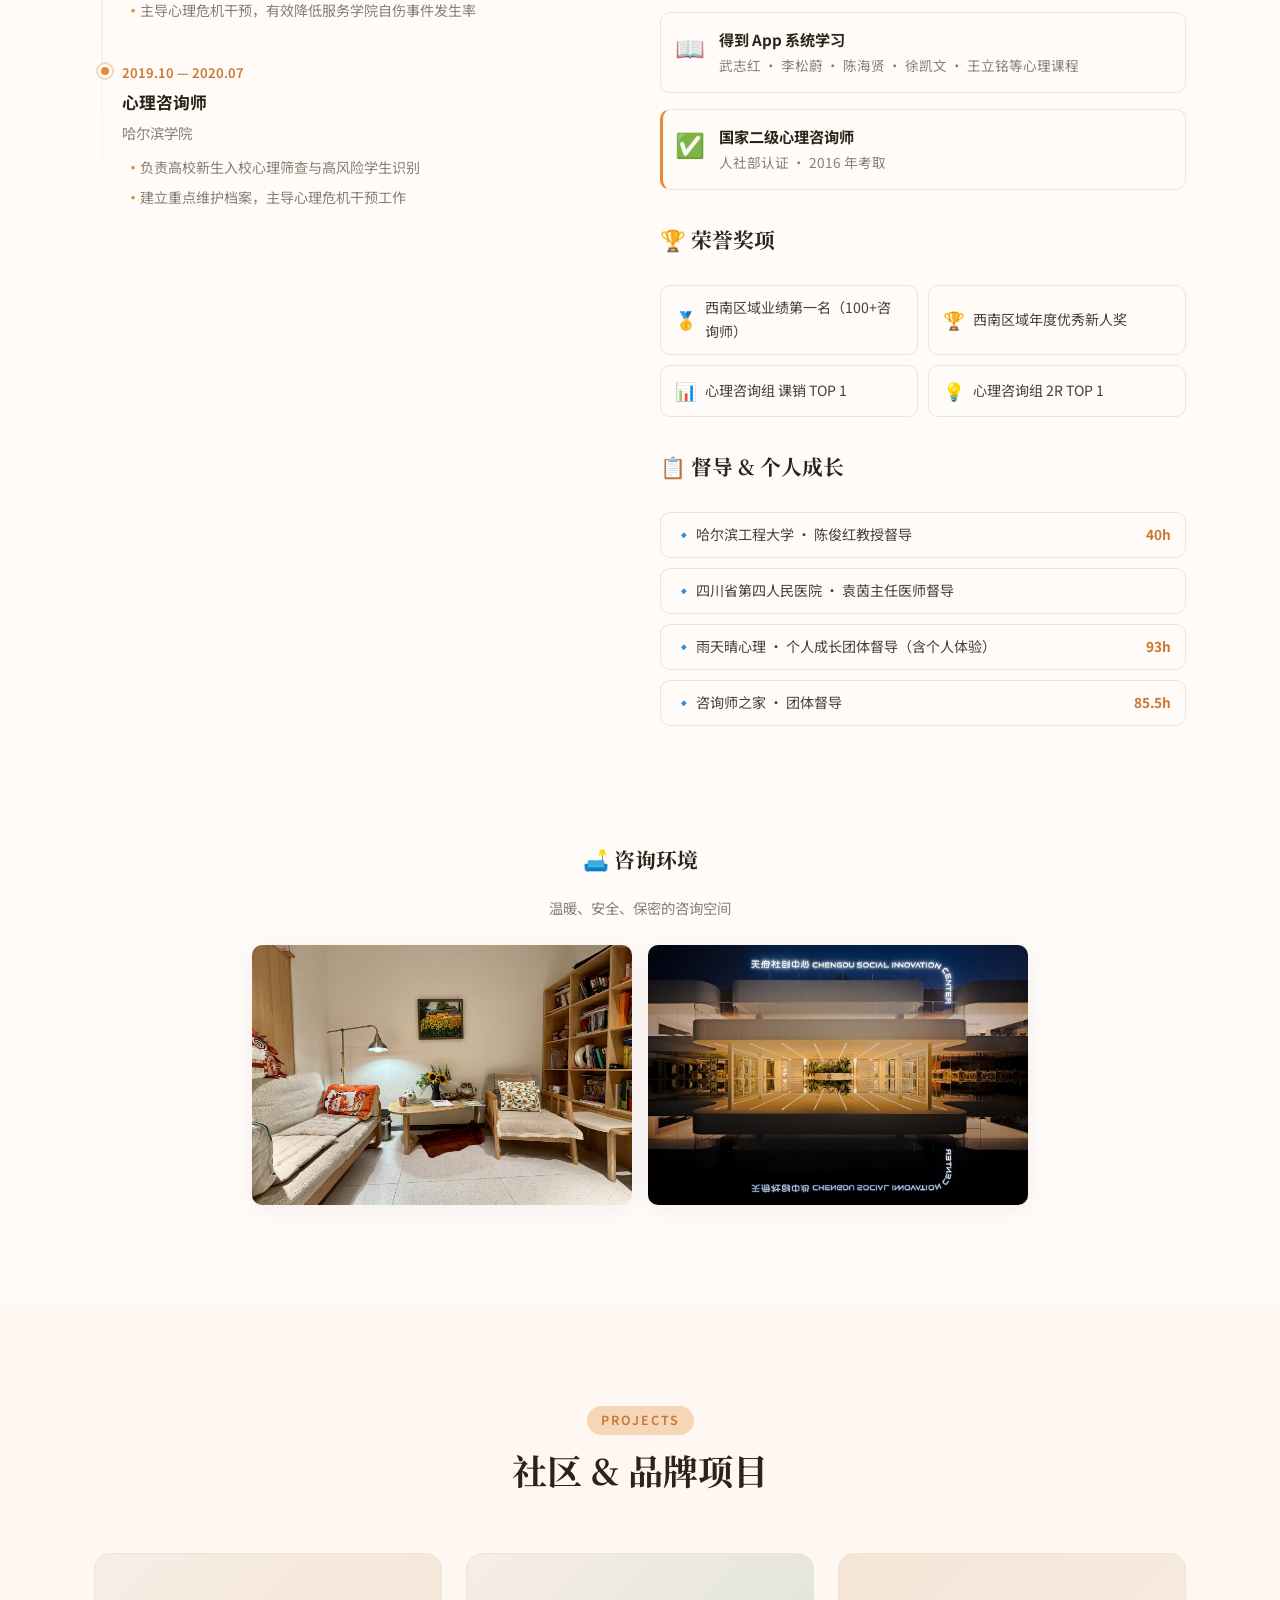
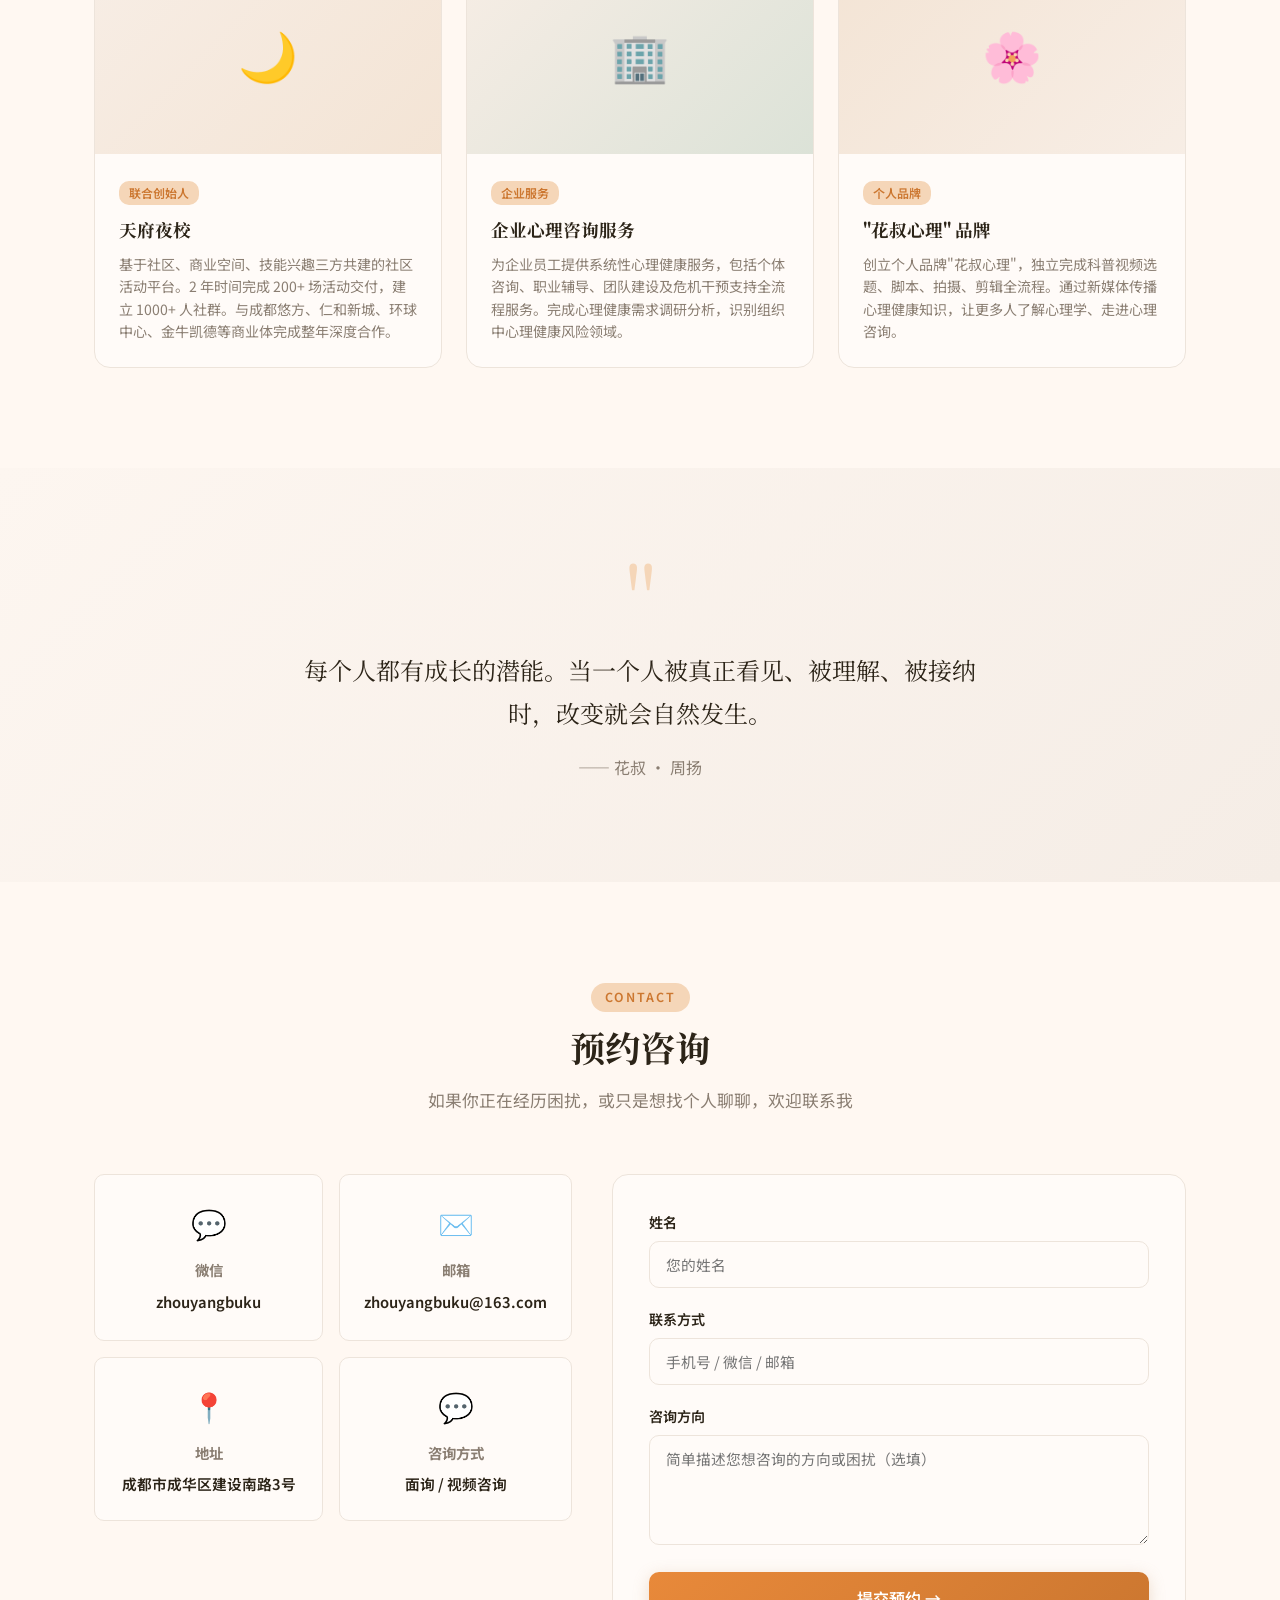
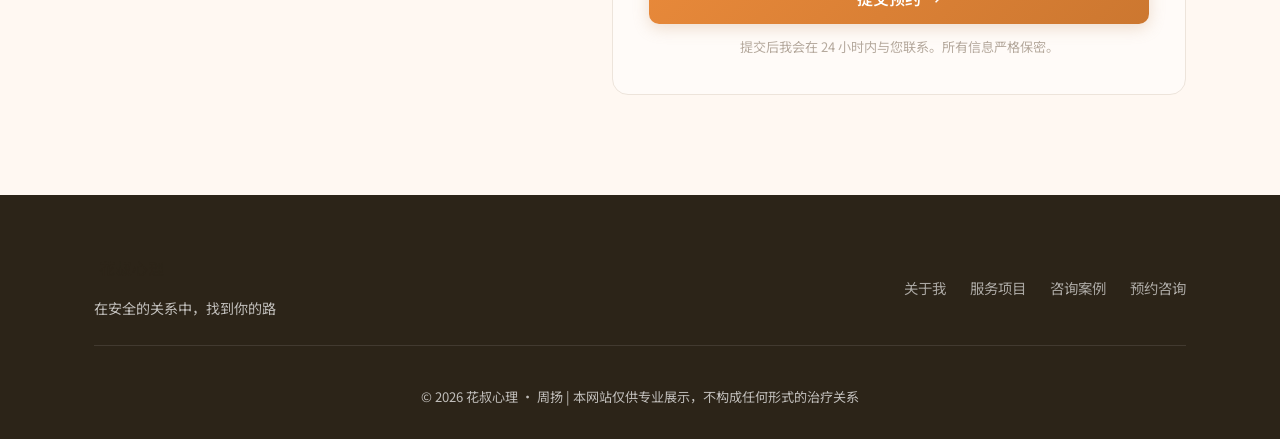
==== commit f8f544cd: "replace phone with WeChat" ====
--- a/index.html
+++ b/index.html
@@ -436,9 +436,9 @@
             <div class="contact-grid">
                 <div class="contact-info">
                     <div class="contact-card">
-                        <div class="contact-icon">📞</div>
-                        <h4>电话</h4>
-                        <a href="tel:18346192228">183 4619 2228</a>
+                        <div class="contact-icon">💬</div>
+                        <h4>微信</h4>
+                        <a>zhouyangbuku</a>
                     </div>
                     <div class="contact-card">
                         <div class="contact-icon">✉️</div>
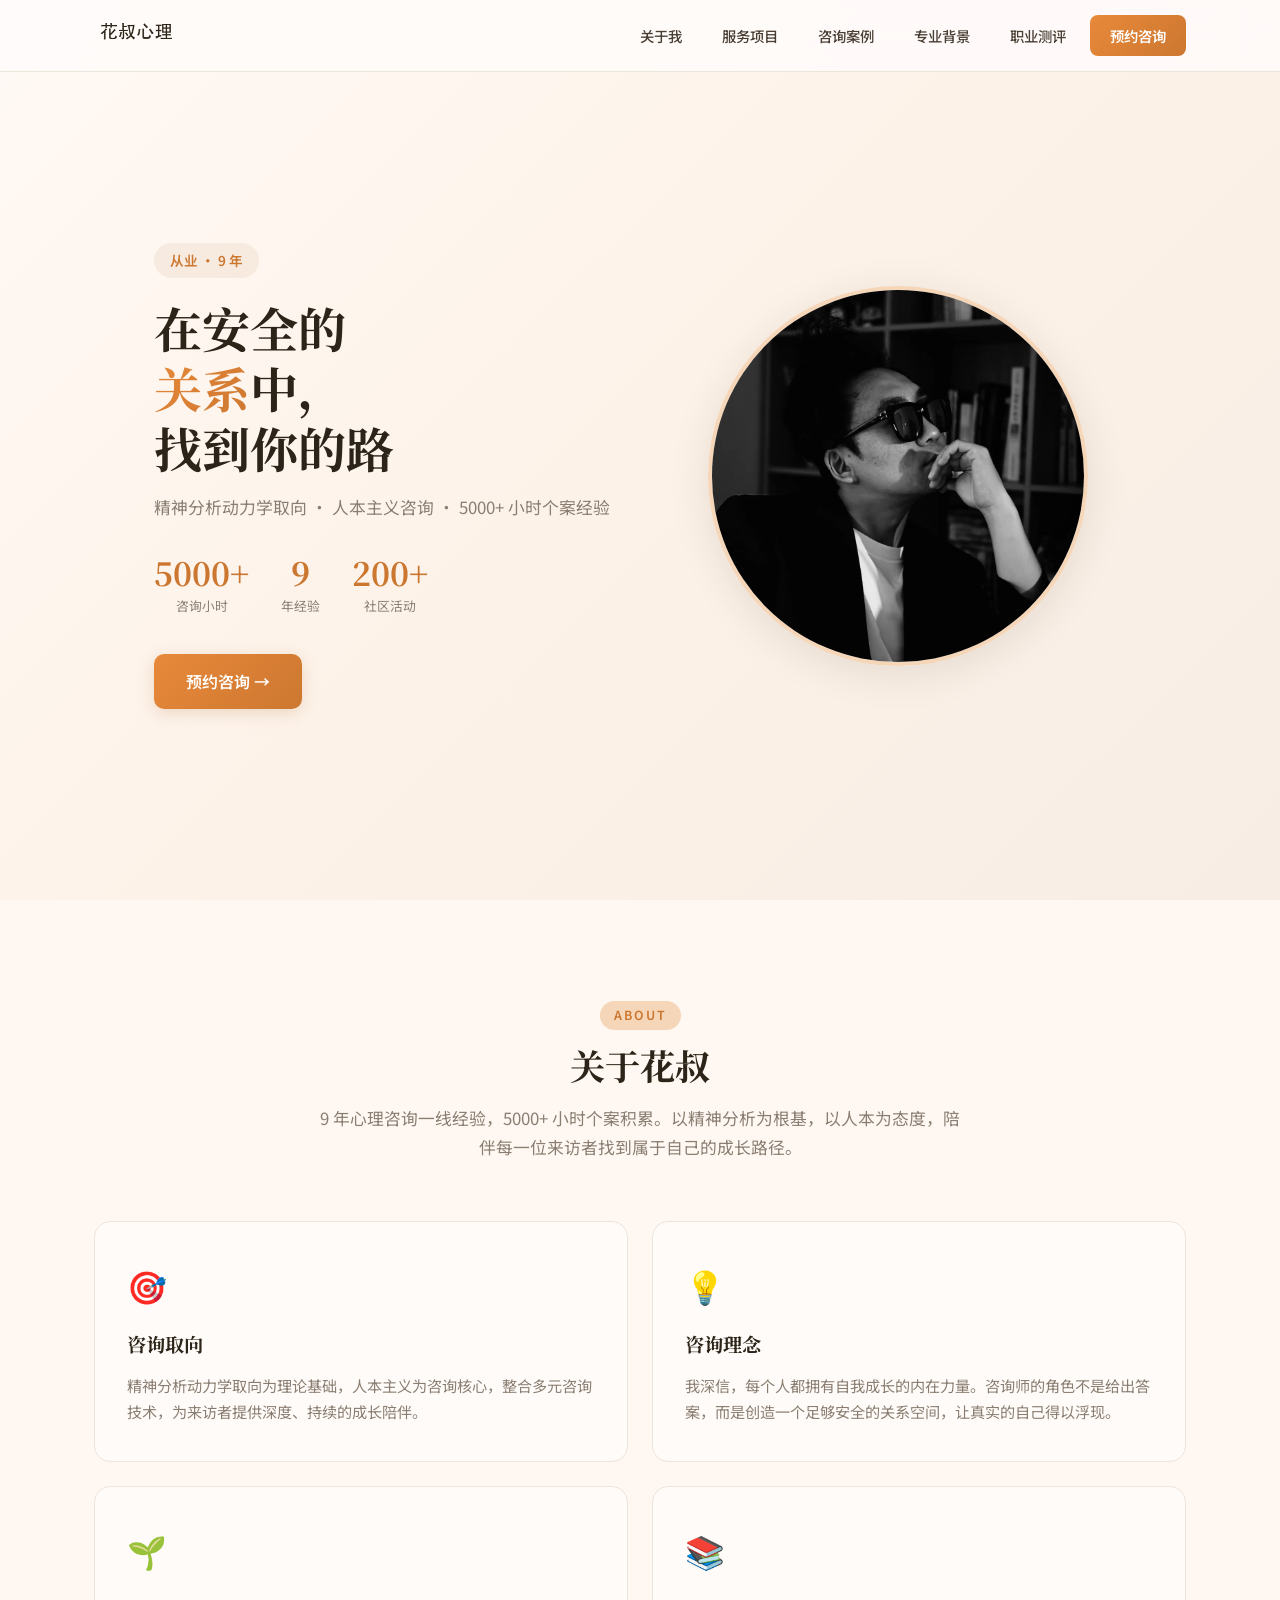
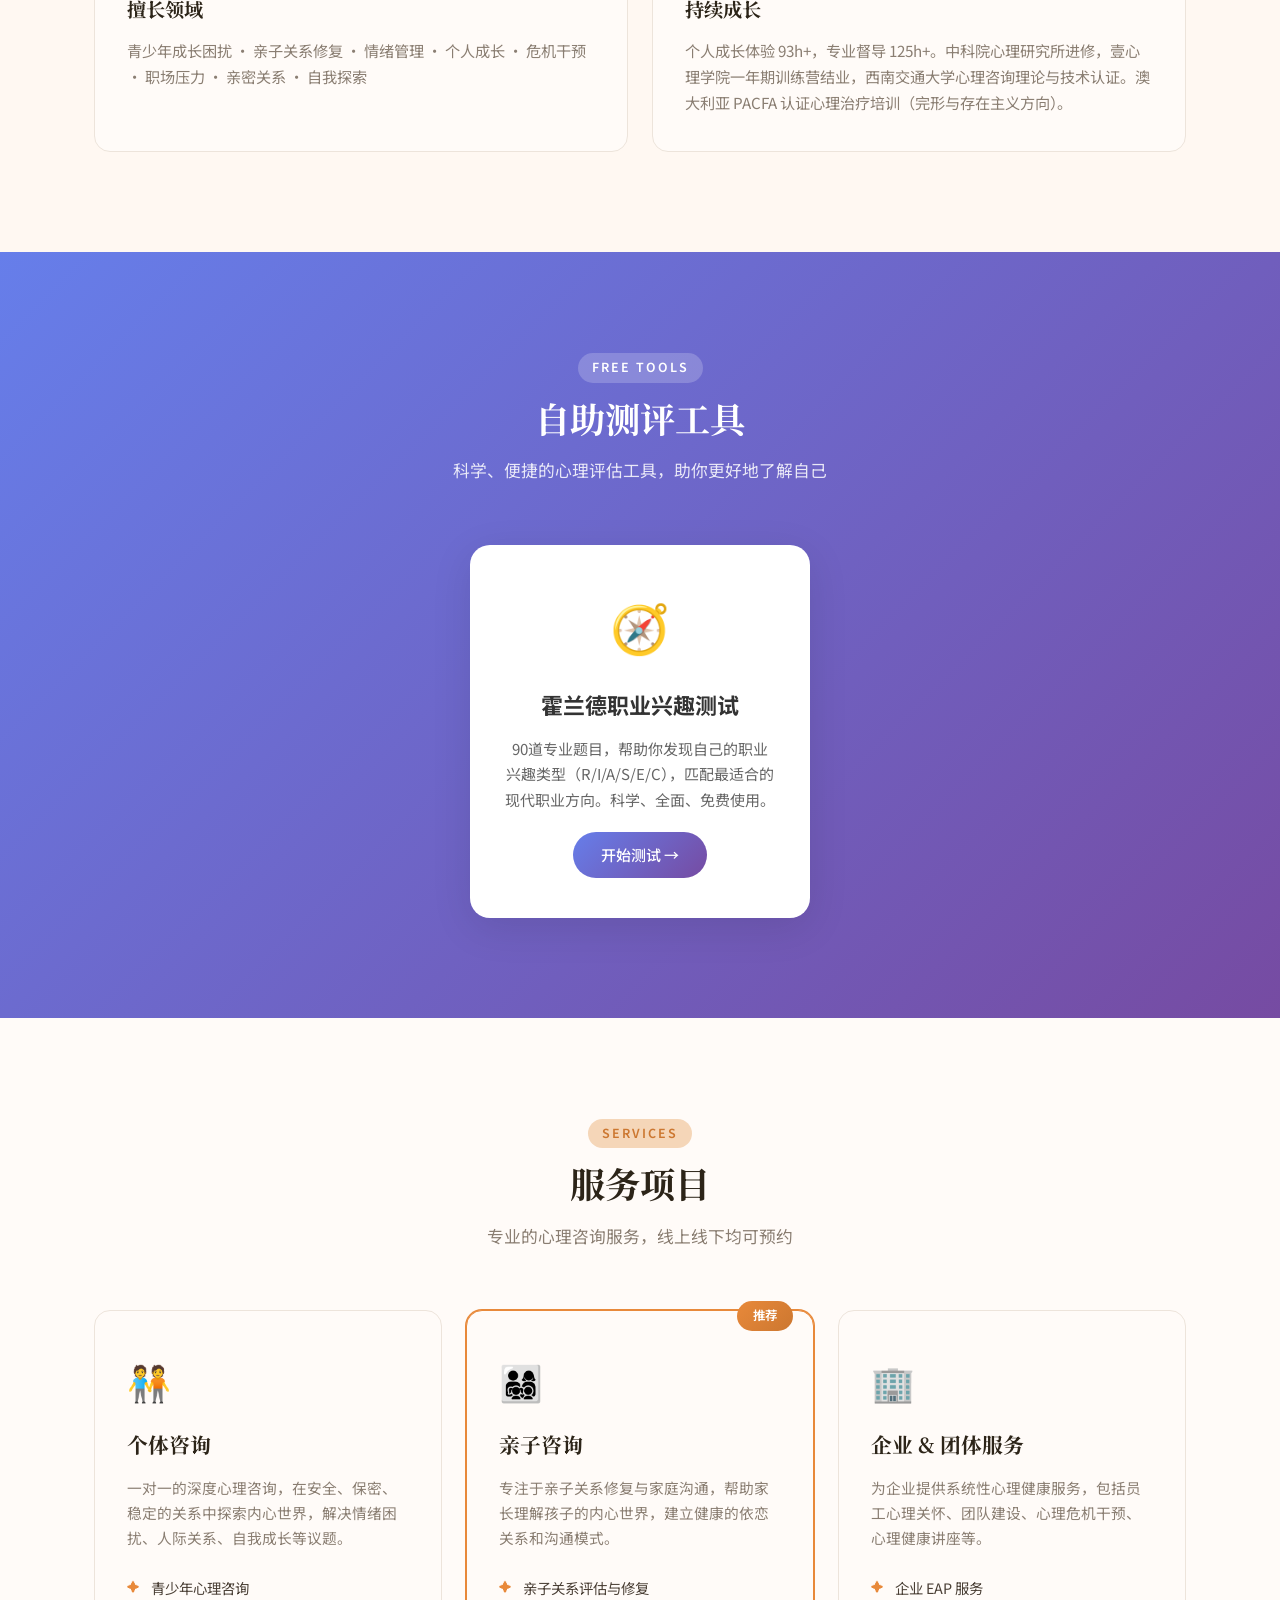
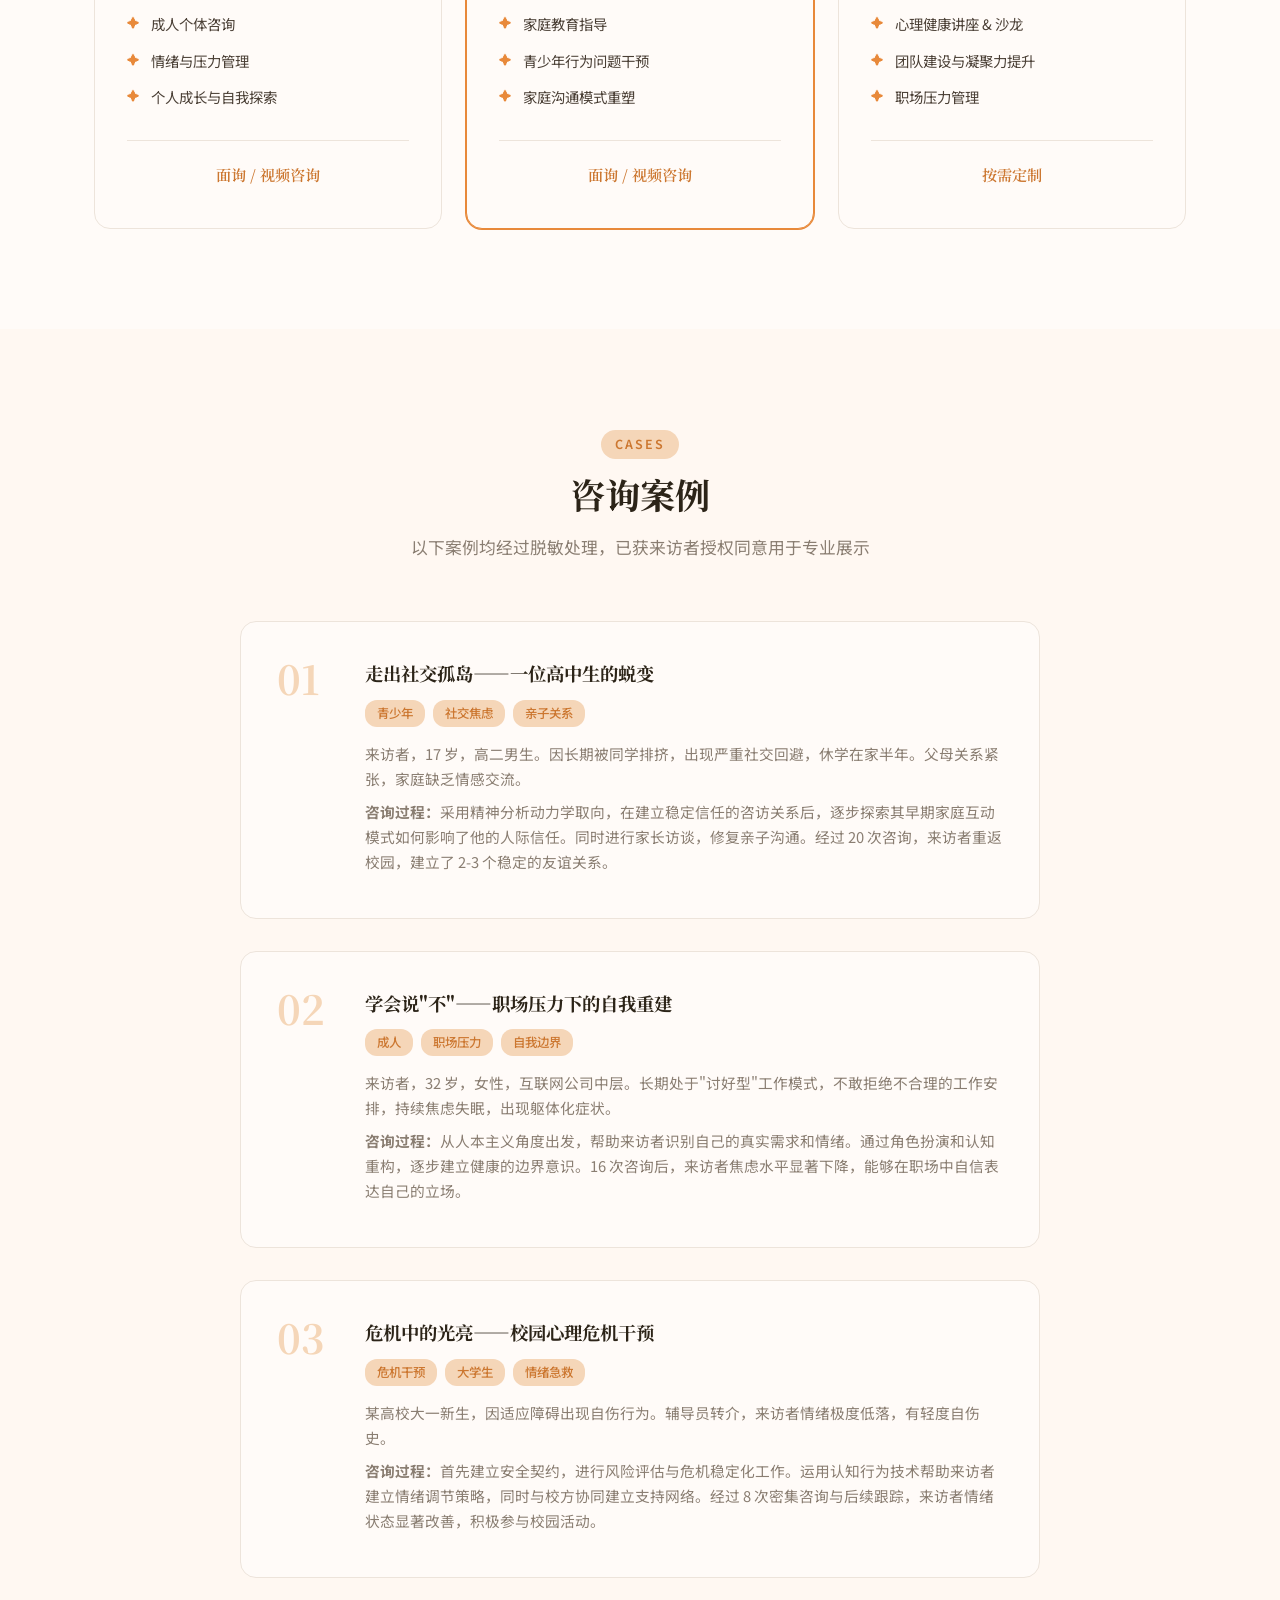
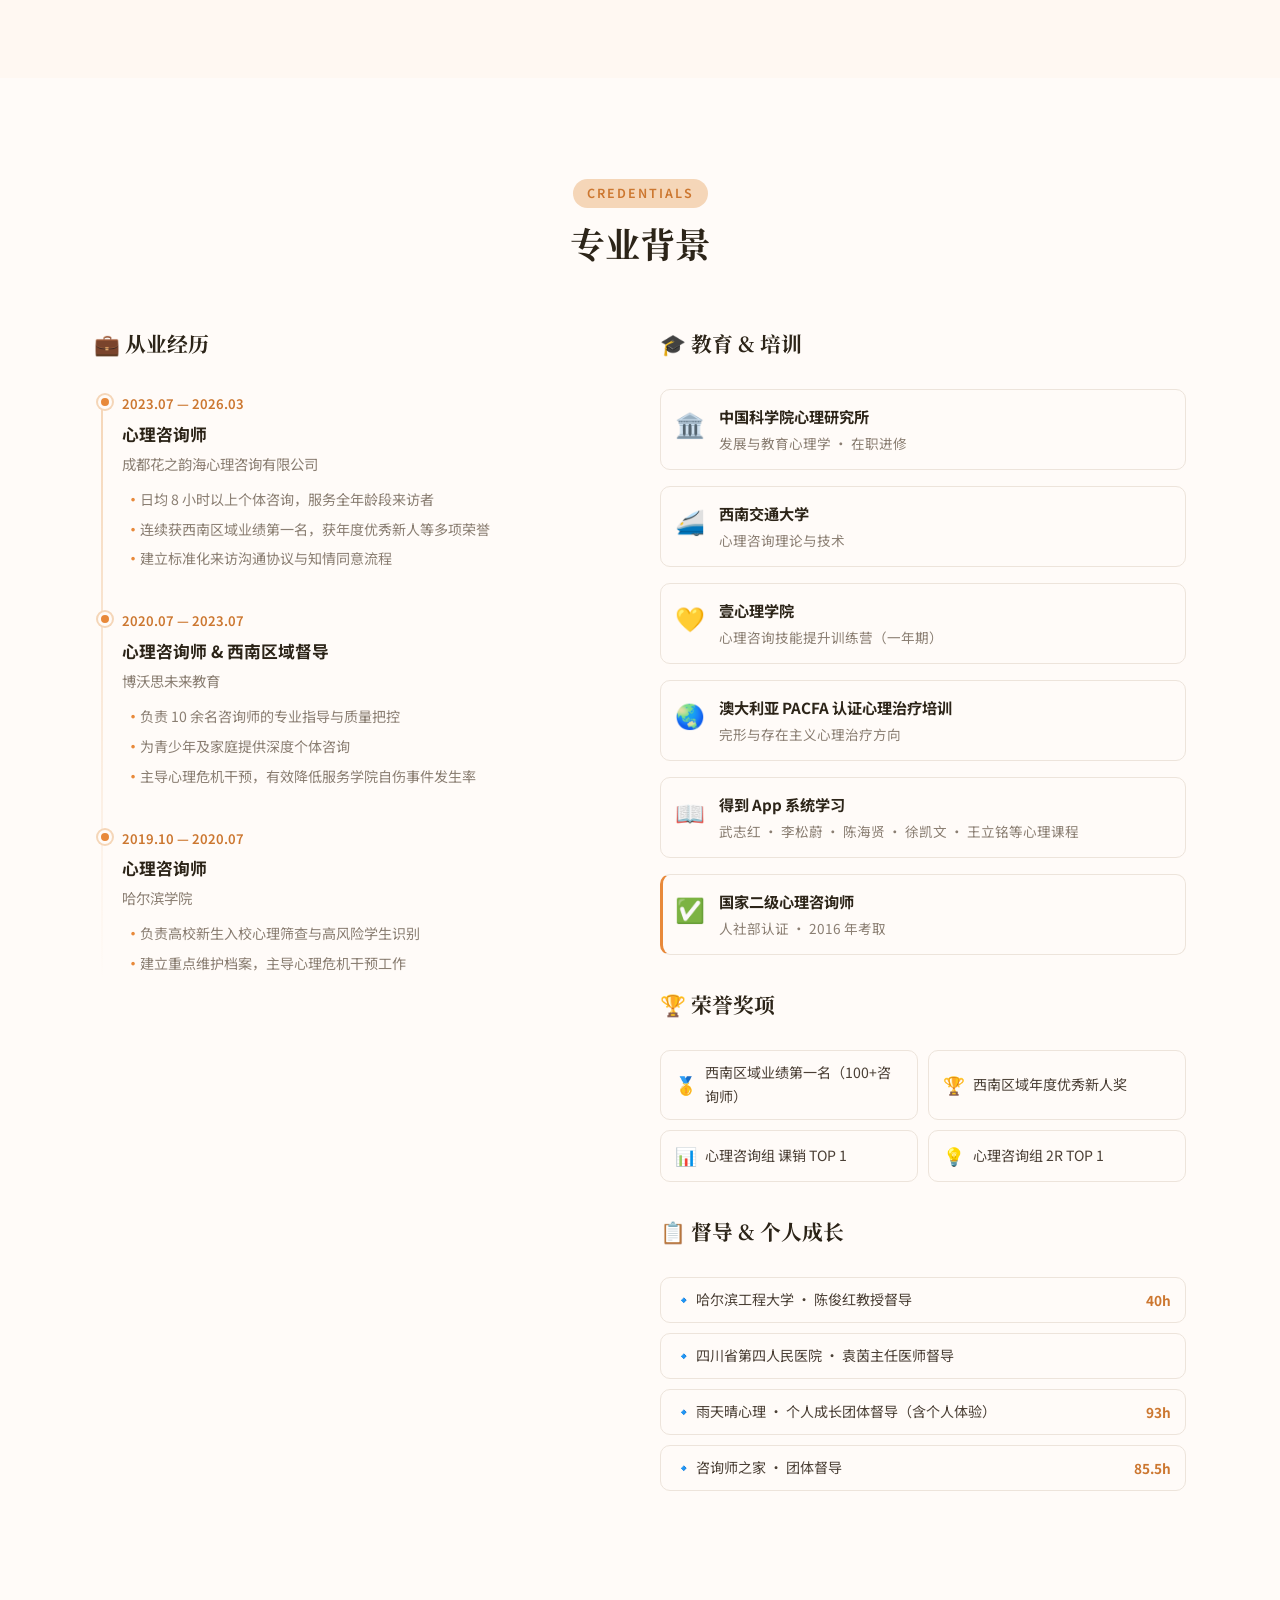
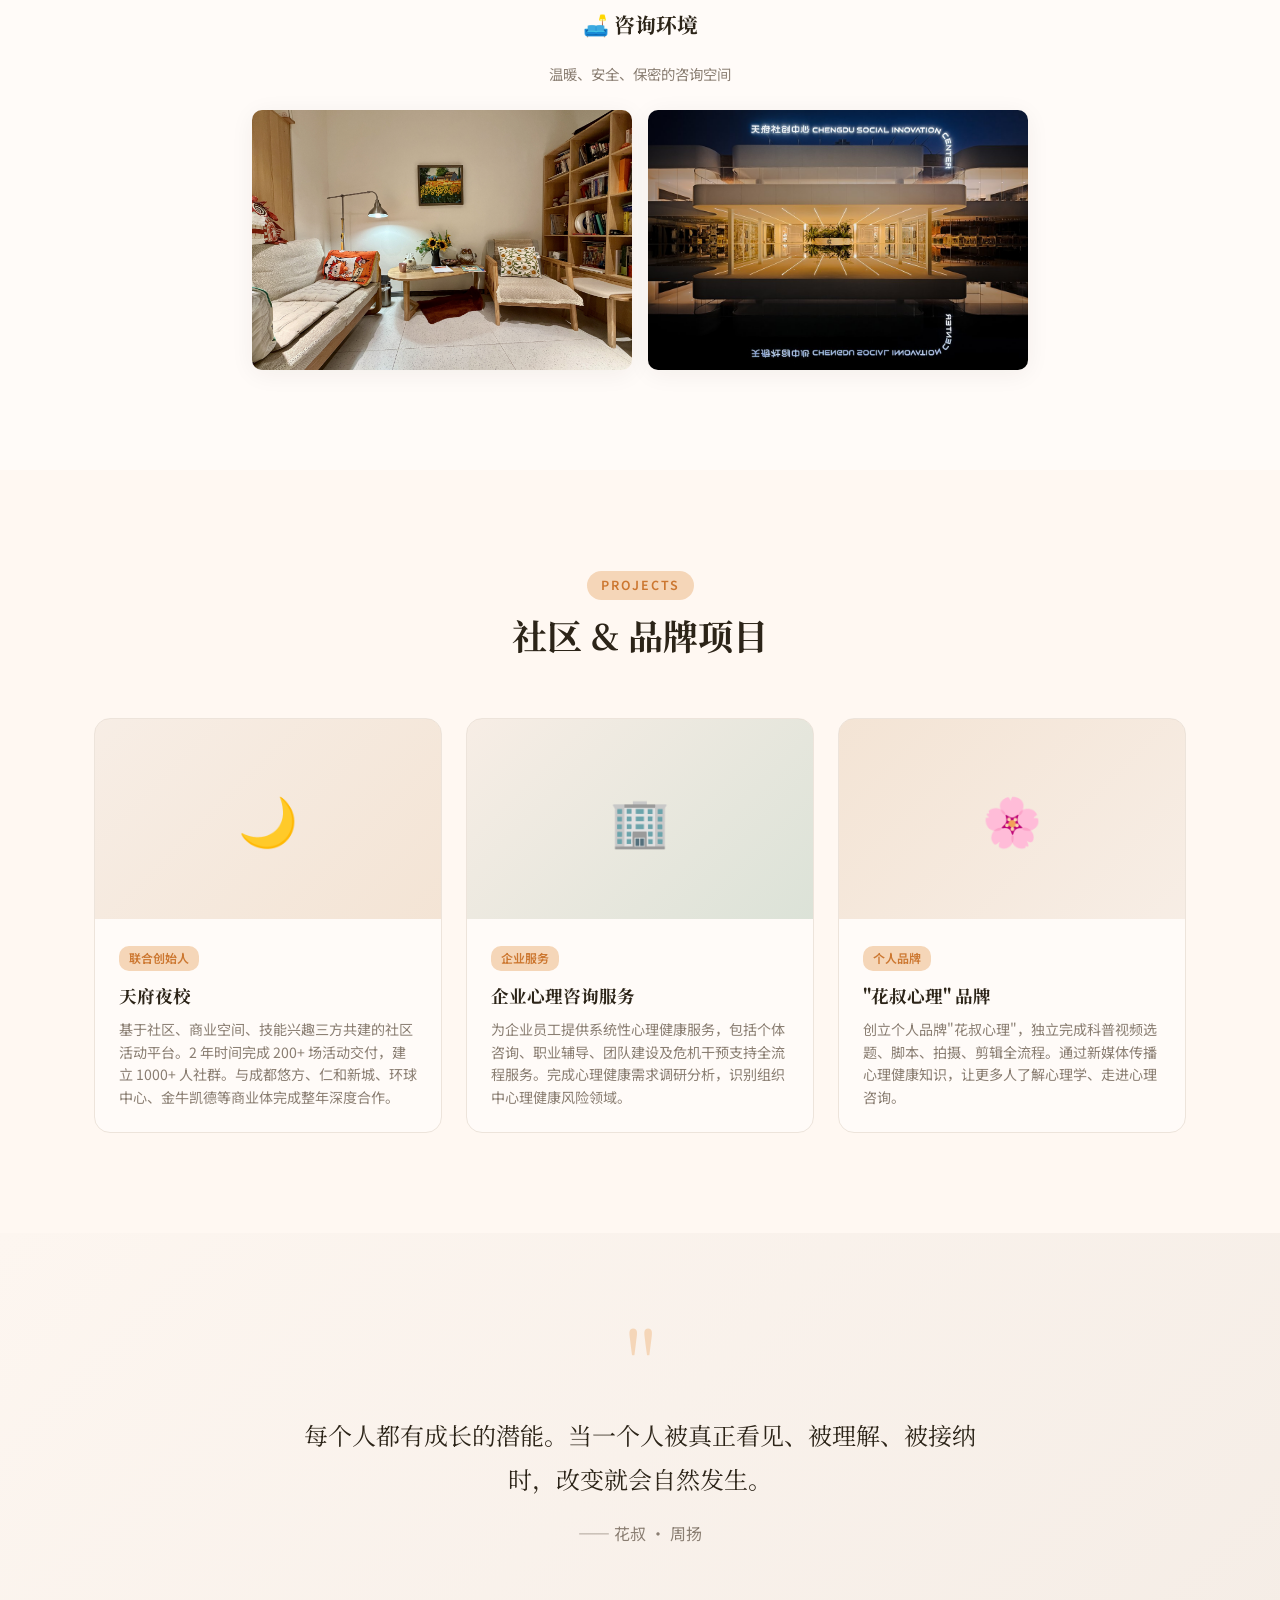
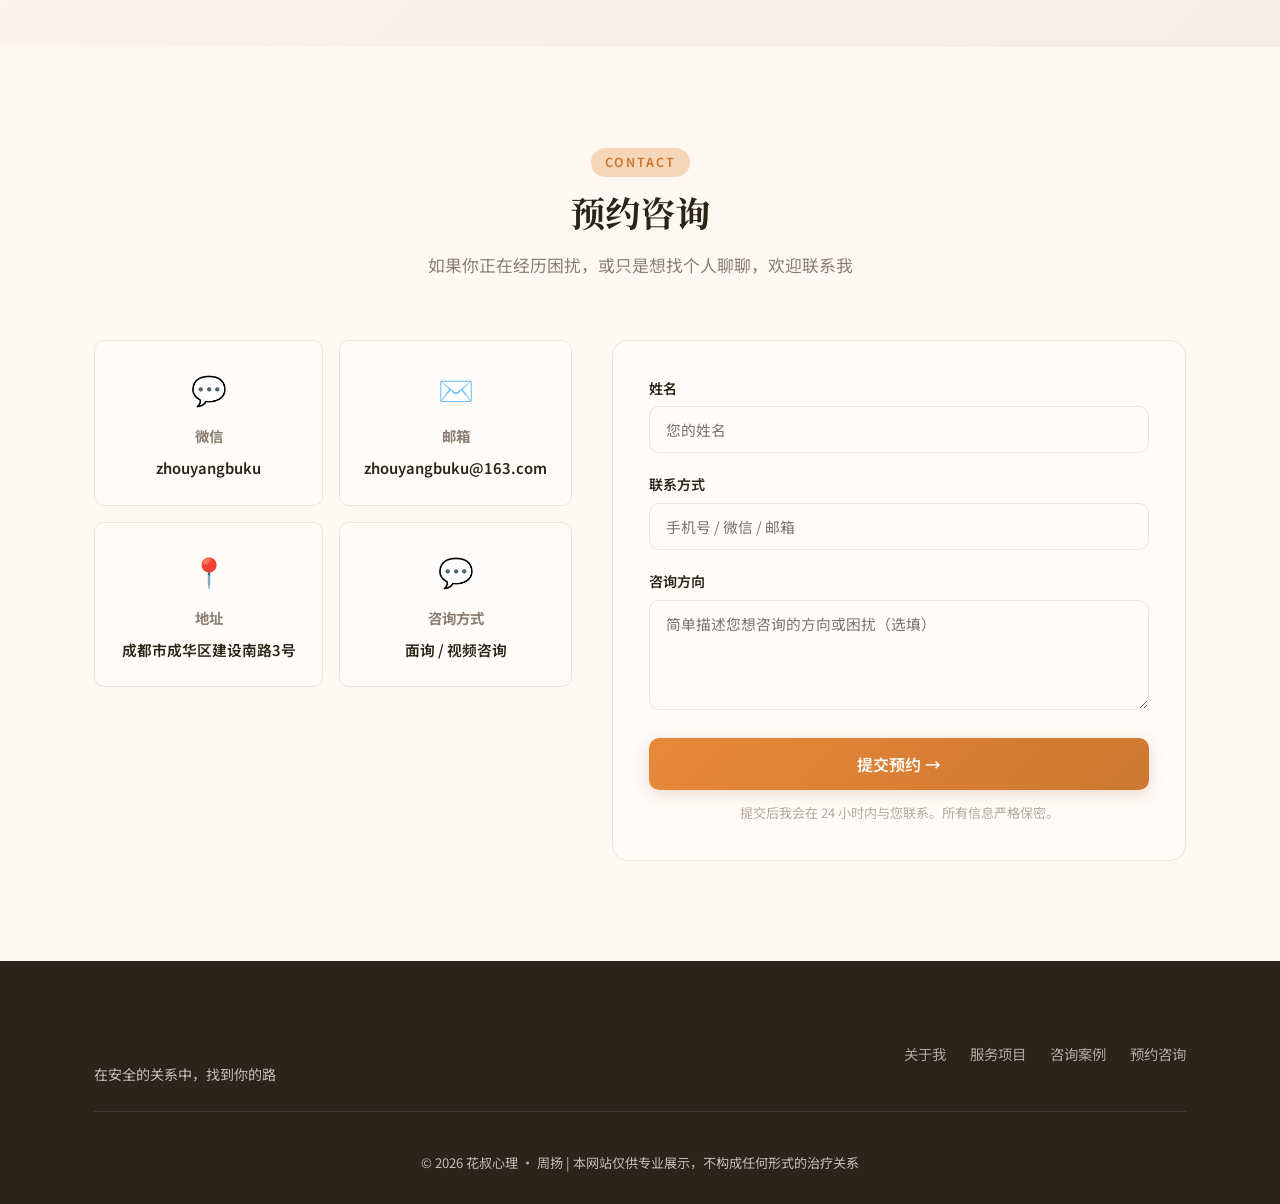
==== commit f33761a9: "feat: add Holland career interest test tool" ====
--- a/index.html
+++ b/index.html
@@ -25,6 +25,7 @@
                 <li><a href="#services" class="nav-link">服务项目</a></li>
                 <li><a href="#cases" class="nav-link">咨询案例</a></li>
                 <li><a href="#experience" class="nav-link">专业背景</a></li>
+                <li><a href="tools/holland-test/" class="nav-link">职业测评</a></li>
                 <li><a href="#contact" class="nav-link nav-cta">预约咨询</a></li>
             </ul>
         </div>
@@ -99,6 +100,25 @@
         </div>
     </section>
 
+    <!-- Tools -->
+    <section class="section" id="tools" style="padding: 100px 0; background: linear-gradient(135deg, #667eea 0%, #764ba2 100%);">
+        <div class="container" style="text-align: center;">
+            <div class="section-header">
+                <span class="section-tag" style="background: rgba(255,255,255,0.2); color: #fff;">Free Tools</span>
+                <h2 class="section-title" style="color: #fff;">自助测评工具</h2>
+                <p class="section-desc" style="color: rgba(255,255,255,0.85);">科学、便捷的心理评估工具，助你更好地了解自己</p>
+            </div>
+            <div style="display: flex; justify-content: center; gap: 30px; flex-wrap: wrap; margin-top: 50px;">
+                <a href="tools/holland-test/" style="display: block; background: #fff; border-radius: 20px; padding: 40px 35px; max-width: 340px; width: 100%; text-decoration: none; box-shadow: 0 10px 40px rgba(0,0,0,0.1); transition: transform 0.3s, box-shadow 0.3s;" onmouseover="this.style.transform='translateY(-8px)';this.style.boxShadow='0 20px 60px rgba(0,0,0,0.2)'" onmouseout="this.style.transform='';this.style.boxShadow='0 10px 40px rgba(0,0,0,0.1)'">
+                    <div style="font-size: 48px; margin-bottom: 20px;">🧭</div>
+                    <h3 style="font-size: 22px; font-weight: 700; color: #333; margin-bottom: 12px;">霍兰德职业兴趣测试</h3>
+                    <p style="font-size: 15px; color: #666; line-height: 1.7; margin-bottom: 20px;">90道专业题目，帮助你发现自己的职业兴趣类型（R/I/A/S/E/C），匹配最适合的现代职业方向。科学、全面、免费使用。</p>
+                    <span style="display: inline-block; background: linear-gradient(135deg, #667eea, #764ba2); color: #fff; padding: 10px 28px; border-radius: 25px; font-size: 15px; font-weight: 500;">开始测试 →</span>
+                </a>
+            </div>
+        </div>
+    </section>
+
     <!-- Services -->
     <section class="section services" id="services">
         <div class="container">
